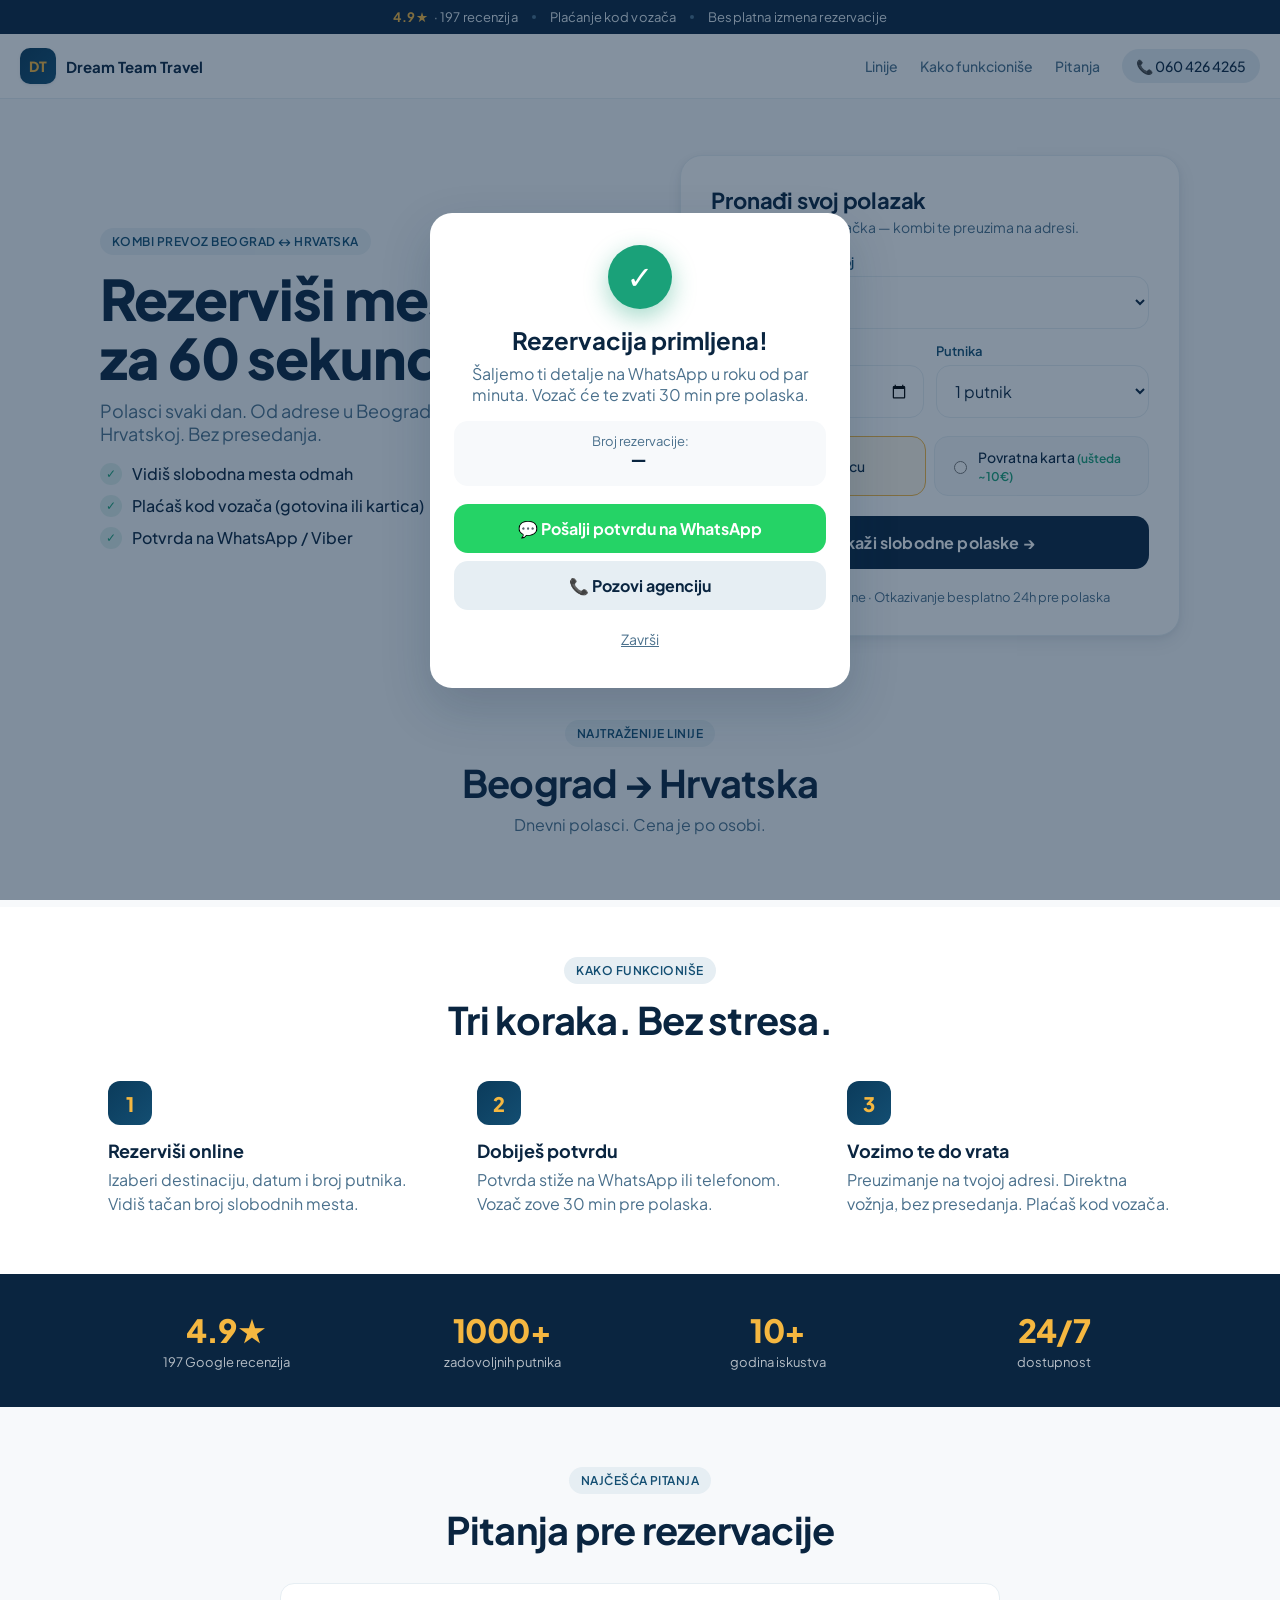
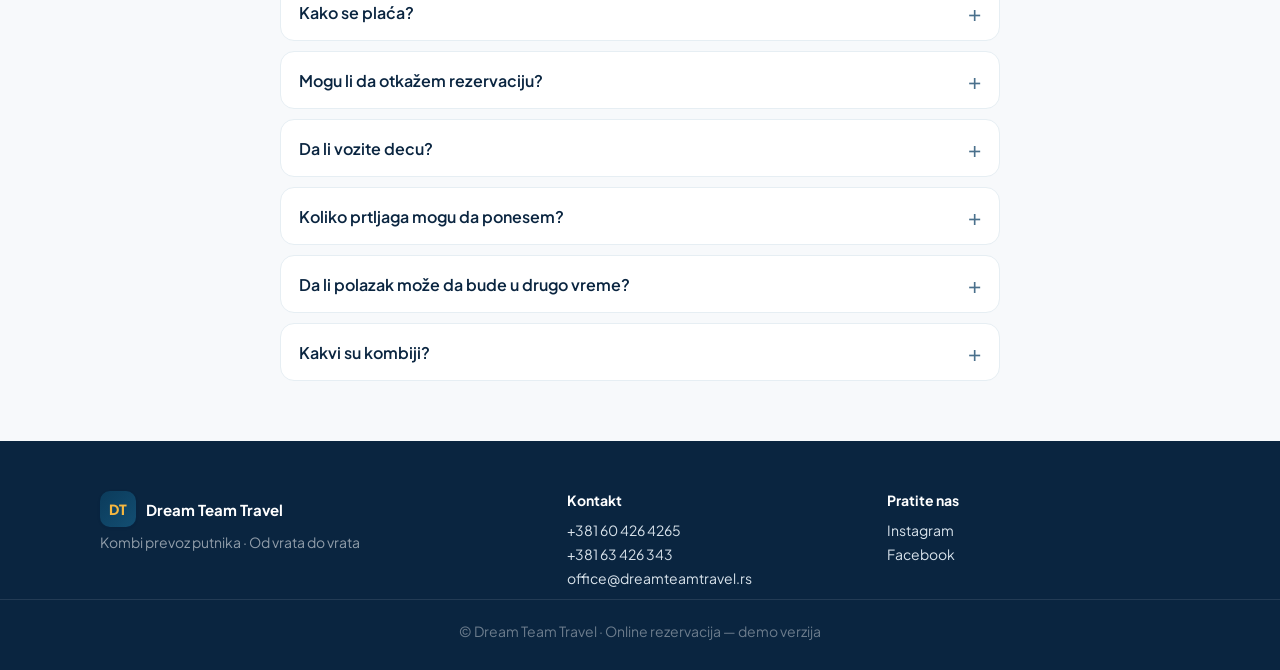
==== index.html @ 23966e34 "Initial demo — Dream Team Travel online booking" ====
<!DOCTYPE html>
<html lang="sr">
<head>
  <meta charset="UTF-8" />
  <meta name="viewport" content="width=device-width, initial-scale=1.0, viewport-fit=cover" />
  <meta name="theme-color" content="#0b3b5b" />
  <title>Dream Team Travel — Online rezervacija kombi prevoza</title>
  <meta name="description" content="Brza online rezervacija kombi prevoza iz Beograda za Hrvatsku, Sloveniju i šire. Od vrata do vrata, plaćanje kod vozača." />
  <link rel="preconnect" href="https://fonts.googleapis.com" />
  <link rel="preconnect" href="https://fonts.gstatic.com" crossorigin />
  <link href="https://fonts.googleapis.com/css2?family=Plus+Jakarta+Sans:wght@400;500;600;700;800&display=swap" rel="stylesheet" />
  <link rel="stylesheet" href="css/styles.css" />
</head>
<body>

  <!-- Trust bar -->
  <div class="trust-bar">
    <span><strong>4.9★</strong> · 197 recenzija</span>
    <span class="dot"></span>
    <span>Plaćanje kod vozača</span>
    <span class="dot hide-sm"></span>
    <span class="hide-sm">Besplatna izmena rezervacije</span>
  </div>

  <!-- Nav -->
  <header class="nav">
    <a href="#" class="brand" aria-label="Dream Team Travel početna">
      <span class="brand-mark">DT</span>
      <span class="brand-name">Dream Team Travel</span>
    </a>
    <nav class="nav-links">
      <a href="#linije">Linije</a>
      <a href="#kako">Kako funkcioniše</a>
      <a href="#faq">Pitanja</a>
      <a href="tel:+381604264265" class="nav-phone">📞 060 426 4265</a>
    </nav>
  </header>

  <!-- Hero / Booking entry -->
  <section class="hero">
    <div class="hero-text">
      <span class="eyebrow">Kombi prevoz Beograd ↔ Hrvatska</span>
      <h1>Rezerviši mesto<br/>za 60 sekundi.</h1>
      <p class="hero-sub">Polasci svaki dan. Od adrese u Beogradu do adrese u Hrvatskoj. Bez presedanja.</p>
      <ul class="hero-points">
        <li><span class="check">✓</span> Vidiš slobodna mesta odmah</li>
        <li><span class="check">✓</span> Plaćaš kod vozača (gotovina ili kartica)</li>
        <li><span class="check">✓</span> Potvrda na WhatsApp / Viber</li>
      </ul>
    </div>

    <!-- Booking card -->
    <div class="booking-card" id="booking">
      <div class="bc-header">
        <h2>Pronađi svoj polazak</h2>
        <p>Beograd je polazna tačka — kombi te preuzima na adresi.</p>
      </div>

      <form id="search-form" class="bc-form" novalidate>
        <label class="field">
          <span>Destinacija u Hrvatskoj</span>
          <select id="route" required></select>
        </label>

        <div class="grid-2">
          <label class="field">
            <span>Datum polaska</span>
            <input type="date" id="date" required />
          </label>
          <label class="field">
            <span>Putnika</span>
            <select id="pax" required>
              <option value="1">1 putnik</option>
              <option value="2">2 putnika</option>
              <option value="3">3 putnika</option>
              <option value="4">4 putnika</option>
              <option value="5">5 putnika</option>
              <option value="6">6 putnika</option>
              <option value="7">7 putnika</option>
              <option value="8">8 putnika</option>
            </select>
          </label>
        </div>

        <fieldset class="trip-type">
          <legend class="sr-only">Tip puta</legend>
          <label><input type="radio" name="tripType" value="oneWay" checked /><span>U jednom pravcu</span></label>
          <label><input type="radio" name="tripType" value="return" /><span>Povratna karta <em>(ušteda ~10€)</em></span></label>
        </fieldset>

        <button class="btn-primary btn-lg" type="submit">
          Prikaži slobodne polaske →
        </button>
        <p class="reassure">Bez plaćanja online · Otkazivanje besplatno 24h pre polaska</p>
      </form>
    </div>
  </section>

  <!-- Booking flow (skriveno, otvara se nakon submita) -->
  <section class="flow" id="flow" hidden>
    <div class="flow-inner">
      <div class="flow-header">
        <button class="back-btn" id="flow-back" aria-label="Nazad">‹</button>
        <div class="flow-progress">
          <div class="step" data-step="1">1</div>
          <div class="bar"></div>
          <div class="step" data-step="2">2</div>
          <div class="bar"></div>
          <div class="step" data-step="3">3</div>
        </div>
        <div class="flow-summary" id="flow-summary"></div>
      </div>

      <!-- KORAK 1: Izbor polaska -->
      <div class="flow-step" id="step-1">
        <h2>Slobodni polasci</h2>
        <p class="muted">Izaberi polazak. Kombi ima maksimalno 8 mesta.</p>
        <div class="departure-list" id="departure-list"></div>
      </div>

      <!-- KORAK 2: Pickup + putnici -->
      <div class="flow-step" id="step-2" hidden>
        <h2>Gde te preuzimamo?</h2>
        <p class="muted">Vozač dolazi na adresu u Beogradu. Bez dodatne naplate.</p>

        <label class="field">
          <span>Pickup adresa u Beogradu</span>
          <input type="text" id="pickup" placeholder="npr. Bulevar kralja Aleksandra 73, Vračar" />
          <small class="hint">Stan, hotel, aerodrom, restoran — gde god ti odgovara.</small>
        </label>

        <label class="field">
          <span>Adresa dolaska <span id="dropoff-city"></span></span>
          <input type="text" id="dropoff" placeholder="Hotel, apartman ili ulica" />
        </label>

        <h3 class="section-h3">Kontakt nosioca rezervacije</h3>
        <label class="field">
          <span>Ime i prezime</span>
          <input type="text" id="fullname" autocomplete="name" />
        </label>

        <div class="grid-2">
          <label class="field">
            <span>Telefon</span>
            <input type="tel" id="phone" placeholder="+381 ..." autocomplete="tel" />
          </label>
          <label class="field">
            <span>Email <em>(opciono)</em></span>
            <input type="email" id="email" autocomplete="email" />
          </label>
        </div>

        <label class="field">
          <span>Napomena za vozača <em>(opciono)</em></span>
          <textarea id="note" rows="2" placeholder="npr. Dete od 4 god — molim sedište. Veliki kofer."></textarea>
        </label>

        <label class="checkbox">
          <input type="checkbox" id="whatsapp-opt" checked />
          <span>Pošalji mi potvrdu i podsetnik na WhatsApp</span>
        </label>

        <button class="btn-primary btn-lg" id="to-step-3">Pregled rezervacije →</button>
      </div>

      <!-- KORAK 3: Pregled + potvrda -->
      <div class="flow-step" id="step-3" hidden>
        <h2>Pregled rezervacije</h2>
        <p class="muted">Pre potvrde proveri detalje. Plaćaš kod vozača.</p>

        <div class="review-card" id="review-card"></div>

        <div class="price-box">
          <div class="row"><span>Cena po osobi</span><span id="price-per"></span></div>
          <div class="row"><span>Broj putnika</span><span id="price-pax"></span></div>
          <div class="row total"><span>Ukupno</span><span id="price-total"></span></div>
          <small class="muted">Plaćanje kod vozača · EUR ili dinari po srednjem kursu</small>
        </div>

        <label class="checkbox">
          <input type="checkbox" id="terms" />
          <span>Slažem se sa <a href="#" onclick="return false">uslovima prevoza i otkazivanjem</a>.</span>
        </label>

        <button class="btn-primary btn-lg" id="confirm">Potvrdi rezervaciju</button>
        <p class="reassure">Bez online plaćanja · Slobodno otkazivanje 24h pre polaska</p>
      </div>
    </div>
  </section>

  <!-- Confirmation modal -->
  <div class="confirm-overlay" id="confirm-overlay" hidden>
    <div class="confirm-modal">
      <div class="confirm-icon">✓</div>
      <h2>Rezervacija primljena!</h2>
      <p>Šaljemo ti detalje na WhatsApp u roku od par minuta. Vozač će te zvati 30 min pre polaska.</p>
      <div class="confirm-ref">
        Broj rezervacije:<br/><strong id="confirm-code">—</strong>
      </div>
      <a class="btn-whatsapp" id="whatsapp-link" target="_blank" rel="noopener">
        💬 Pošalji potvrdu na WhatsApp
      </a>
      <a class="btn-secondary" href="tel:+381604264265">📞 Pozovi agenciju</a>
      <button class="btn-text" id="close-confirm">Završi</button>
    </div>
  </div>

  <!-- Routes section -->
  <section class="routes" id="linije">
    <div class="container">
      <span class="eyebrow center">Najtraženije linije</span>
      <h2 class="section-h2">Beograd → Hrvatska</h2>
      <p class="section-sub">Dnevni polasci. Cena je po osobi.</p>
      <div class="route-grid" id="route-grid"></div>
    </div>
  </section>

  <!-- How it works -->
  <section class="how" id="kako">
    <div class="container">
      <span class="eyebrow center">Kako funkcioniše</span>
      <h2 class="section-h2">Tri koraka. Bez stresa.</h2>
      <div class="how-grid">
        <div class="how-step">
          <div class="how-num">1</div>
          <h3>Rezerviši online</h3>
          <p>Izaberi destinaciju, datum i broj putnika. Vidiš tačan broj slobodnih mesta.</p>
        </div>
        <div class="how-step">
          <div class="how-num">2</div>
          <h3>Dobiješ potvrdu</h3>
          <p>Potvrda stiže na WhatsApp ili telefonom. Vozač zove 30 min pre polaska.</p>
        </div>
        <div class="how-step">
          <div class="how-num">3</div>
          <h3>Vozimo te do vrata</h3>
          <p>Preuzimanje na tvojoj adresi. Direktna vožnja, bez presedanja. Plaćaš kod vozača.</p>
        </div>
      </div>
    </div>
  </section>

  <!-- Social proof -->
  <section class="proof">
    <div class="container proof-grid">
      <div class="stat"><strong>4.9★</strong><span>197 Google recenzija</span></div>
      <div class="stat"><strong>1000+</strong><span>zadovoljnih putnika</span></div>
      <div class="stat"><strong>10+</strong><span>godina iskustva</span></div>
      <div class="stat"><strong>24/7</strong><span>dostupnost</span></div>
    </div>
  </section>

  <!-- FAQ -->
  <section class="faq" id="faq">
    <div class="container">
      <span class="eyebrow center">Najčešća pitanja</span>
      <h2 class="section-h2">Pitanja pre rezervacije</h2>
      <div class="faq-list">
        <details>
          <summary>Kako se plaća?</summary>
          <p>Plaćaš direktno kod vozača — gotovinski u EUR ili u dinarima po srednjem kursu NBS. Bez avansa, bez online plaćanja.</p>
        </details>
        <details>
          <summary>Mogu li da otkažem rezervaciju?</summary>
          <p>Da. Besplatno otkazivanje do 24h pre polaska. Pozovi nas ili odgovori na WhatsApp poruku sa potvrdom.</p>
        </details>
        <details>
          <summary>Da li vozite decu?</summary>
          <p>Naravno. Auto-sedište obezbeđujemo na zahtev — napomeni u rezervaciji uzrast deteta.</p>
        </details>
        <details>
          <summary>Koliko prtljaga mogu da ponesem?</summary>
          <p>Jedan kofer + ručni prtljag su standardno uključeni. Veći prtljag i sportsku opremu dogovorimo unapred.</p>
        </details>
        <details>
          <summary>Da li polazak može da bude u drugo vreme?</summary>
          <p>Standardni polazak za hrvatske linije je u 23:00 (preko noći). Za grupe od 4+ putnika dogovaramo i druge termine.</p>
        </details>
        <details>
          <summary>Kakvi su kombiji?</summary>
          <p>Novije generacije, sa klimom i WiFi-jem, do 8 putnika. Licencirani vozači sa višegodišnjim iskustvom.</p>
        </details>
      </div>
    </div>
  </section>

  <!-- Footer / Contact -->
  <footer class="foot">
    <div class="container foot-grid">
      <div>
        <div class="brand">
          <span class="brand-mark">DT</span>
          <span class="brand-name">Dream Team Travel</span>
        </div>
        <p class="foot-tag">Kombi prevoz putnika · Od vrata do vrata</p>
      </div>
      <div>
        <h4>Kontakt</h4>
        <p><a href="tel:+381604264265">+381 60 426 4265</a></p>
        <p><a href="tel:+381634263430">+381 63 426 343</a></p>
        <p><a href="mailto:office@dreamteamtravel.rs">office@dreamteamtravel.rs</a></p>
      </div>
      <div>
        <h4>Pratite nas</h4>
        <p><a href="https://www.instagram.com/dream.teamtravel/" target="_blank" rel="noopener">Instagram</a></p>
        <p><a href="https://www.facebook.com/Dream.Team.Travel.Kombi.Prevoz/" target="_blank" rel="noopener">Facebook</a></p>
      </div>
    </div>
    <p class="copyright">© Dream Team Travel · Online rezervacija — demo verzija</p>
  </footer>

  <!-- Sticky mobile CTA -->
  <a href="#booking" class="mobile-cta">Rezerviši mesto →</a>

  <script src="js/data.js"></script>
  <script src="js/app.js"></script>
</body>
</html>
---- css/styles.css ----
/* ============================================
   Dream Team Travel — Online rezervacija
   Mobile-first. Premium, ali jednostavno.
   ============================================ */

:root {
  /* Brand */
  --ink-900: #0a2540;
  --ink-800: #0b3b5b;
  --ink-700: #134e72;
  --ink-500: #4a708c;
  --ink-300: #9fb6c5;
  --ink-100: #e6eef3;
  --bg:      #f7f9fb;
  --paper:   #ffffff;

  --accent:    #f5b740; /* topli mediteranski žuti */
  --accent-d:  #d99a1f;
  --success:   #1aa179;
  --danger:    #d4524a;
  --whatsapp:  #25d366;

  /* Radii / shadows */
  --r-sm: 8px;
  --r-md: 14px;
  --r-lg: 22px;
  --shadow-sm: 0 1px 2px rgba(10,37,64,.06), 0 1px 4px rgba(10,37,64,.04);
  --shadow-md: 0 6px 18px rgba(10,37,64,.08), 0 2px 6px rgba(10,37,64,.05);
  --shadow-lg: 0 20px 50px rgba(10,37,64,.18);

  --maxw: 1120px;
  --gap:  16px;

  /* Type */
  --font: "Plus Jakarta Sans", system-ui, -apple-system, "Segoe UI", Roboto, Arial, sans-serif;
}

* { box-sizing: border-box; }
html, body {
  margin: 0; padding: 0;
  font-family: var(--font);
  background: var(--bg);
  color: var(--ink-900);
  -webkit-font-smoothing: antialiased;
  text-size-adjust: 100%;
}
body { padding-bottom: 80px; } /* prostor za mobile CTA */
@media (min-width: 820px) { body { padding-bottom: 0; } }

a { color: inherit; text-decoration: none; }
button { font-family: inherit; cursor: pointer; }
img { max-width: 100%; display: block; }

.sr-only { position: absolute; width: 1px; height: 1px; overflow: hidden; clip: rect(0 0 0 0); }
.container { max-width: var(--maxw); margin: 0 auto; padding: 0 20px; }
.hide-sm { display: none; }
@media (min-width: 720px) { .hide-sm { display: inline; } }

/* ============ Trust bar ============ */
.trust-bar {
  background: var(--ink-900);
  color: #e8eff5;
  font-size: 13px;
  display: flex; gap: 14px; align-items: center; justify-content: center;
  padding: 9px 16px;
  letter-spacing: .01em;
}
.trust-bar strong { color: var(--accent); margin-right: 4px; }
.trust-bar .dot {
  width: 4px; height: 4px; border-radius: 50%; background: #4a708c;
}

/* ============ Nav ============ */
.nav {
  display: flex; align-items: center; justify-content: space-between;
  padding: 14px 20px;
  background: var(--paper);
  border-bottom: 1px solid var(--ink-100);
  position: sticky; top: 0; z-index: 50;
  backdrop-filter: blur(8px);
  background: rgba(255,255,255,.92);
}
.brand { display: flex; align-items: center; gap: 10px; font-weight: 700; }
.brand-mark {
  width: 36px; height: 36px;
  background: linear-gradient(135deg, var(--ink-800), var(--ink-700));
  color: var(--accent);
  border-radius: 10px;
  display: grid; place-items: center;
  font-weight: 800; font-size: 14px;
  letter-spacing: .02em;
  box-shadow: var(--shadow-sm);
}
.brand-name { font-size: 15px; color: var(--ink-900); }
@media (max-width: 520px) {
  .brand-name { display: none; }
}
.nav-links { display: flex; align-items: center; gap: 22px; font-size: 14px; }
.nav-links a { color: var(--ink-500); font-weight: 500; }
.nav-links a:hover { color: var(--ink-900); }
.nav-phone {
  background: var(--ink-100); color: var(--ink-900) !important;
  padding: 8px 14px; border-radius: 999px; font-weight: 600;
}
@media (max-width: 720px) {
  .nav-links a:not(.nav-phone) { display: none; }
}

/* ============ Hero ============ */
.hero {
  display: grid; grid-template-columns: 1fr; gap: 24px;
  padding: 28px 20px 8px;
  max-width: var(--maxw); margin: 0 auto;
}
@media (min-width: 900px) {
  .hero {
    grid-template-columns: 1.05fr 1fr;
    gap: 56px;
    padding: 56px 20px 24px;
    align-items: center;
  }
}

.hero-text { padding-top: 4px; }
.eyebrow {
  display: inline-block;
  background: var(--ink-100); color: var(--ink-700);
  padding: 6px 12px; border-radius: 999px;
  font-size: 12px; font-weight: 600; letter-spacing: .04em;
  text-transform: uppercase;
}
.eyebrow.center { display: inline-block; }
.hero h1 {
  font-size: clamp(34px, 6.5vw, 56px);
  line-height: 1.05; letter-spacing: -.02em;
  margin: 14px 0 12px; font-weight: 800;
}
.hero-sub {
  color: var(--ink-500); font-size: clamp(16px, 1.6vw, 18px); margin: 0 0 18px;
  max-width: 480px;
}
.hero-points { list-style: none; padding: 0; margin: 0 0 18px; display: grid; gap: 10px; }
.hero-points li {
  display: flex; gap: 10px; align-items: center;
  color: var(--ink-900); font-weight: 500;
}
.check {
  width: 22px; height: 22px; flex-shrink: 0;
  background: rgba(26,161,121,.12); color: var(--success);
  border-radius: 50%; display: grid; place-items: center;
  font-weight: 800; font-size: 12px;
}

/* ============ Booking card ============ */
.booking-card {
  background: var(--paper);
  border-radius: var(--r-lg);
  box-shadow: var(--shadow-md);
  padding: 22px;
  border: 1px solid var(--ink-100);
}
@media (min-width: 900px) {
  .booking-card { padding: 30px; }
}
.bc-header h2 {
  font-size: 22px; margin: 0 0 4px; font-weight: 700;
  letter-spacing: -.01em;
}
.bc-header p { color: var(--ink-500); margin: 0 0 18px; font-size: 14px; }

.bc-form { display: grid; gap: 14px; }
.grid-2 { display: grid; grid-template-columns: 1fr 1fr; gap: 12px; }

.field { display: flex; flex-direction: column; gap: 6px; }
.field > span {
  font-size: 13px; font-weight: 600; color: var(--ink-700);
}
.field > span em { color: var(--ink-300); font-style: normal; font-weight: 400; }
.field input, .field select, .field textarea {
  padding: 14px 14px;
  border-radius: var(--r-md);
  border: 1.5px solid var(--ink-100);
  background: var(--paper);
  font-size: 16px; /* >=16 da iOS ne zumira */
  color: var(--ink-900);
  font-family: inherit;
  transition: border .15s, box-shadow .15s;
}
.field input:focus, .field select:focus, .field textarea:focus {
  outline: none;
  border-color: var(--ink-700);
  box-shadow: 0 0 0 3px rgba(19,78,114,.12);
}
.hint { color: var(--ink-300); font-size: 12px; margin-top: 4px; }

.trip-type {
  border: 0; padding: 0; margin: 4px 0 6px;
  display: flex; gap: 8px;
}
.trip-type label {
  flex: 1;
  display: flex; align-items: center; gap: 8px;
  padding: 11px 14px;
  background: var(--bg);
  border: 1.5px solid var(--ink-100);
  border-radius: var(--r-md);
  font-size: 14px; font-weight: 500;
  cursor: pointer;
  transition: all .15s;
}
.trip-type label:has(input:checked) {
  background: rgba(245,183,64,.12);
  border-color: var(--accent);
  color: var(--ink-900);
}
.trip-type input { accent-color: var(--ink-700); }
.trip-type em { color: var(--success); font-style: normal; font-weight: 600; font-size: 12px; }

.btn-primary {
  background: var(--ink-900);
  color: #fff;
  border: 0;
  padding: 14px 22px;
  border-radius: var(--r-md);
  font-size: 15px; font-weight: 700;
  letter-spacing: .01em;
  transition: transform .1s, background .15s;
}
.btn-primary:hover { background: var(--ink-800); }
.btn-primary:active { transform: scale(.985); }
.btn-lg { padding: 16px 22px; font-size: 16px; width: 100%; }

.reassure {
  text-align: center; color: var(--ink-500); font-size: 13px;
  margin: 6px 0 0;
}

/* ============ Flow ============ */
.flow {
  background: var(--bg);
  padding: 40px 20px 60px;
}
.flow-inner {
  max-width: 640px; margin: 0 auto;
  background: var(--paper);
  border-radius: var(--r-lg);
  padding: 22px;
  box-shadow: var(--shadow-md);
  border: 1px solid var(--ink-100);
}
@media (min-width: 720px) { .flow-inner { padding: 32px; } }

.flow-header {
  display: grid;
  grid-template-columns: 32px 1fr auto;
  align-items: center;
  gap: 12px;
  margin-bottom: 22px;
}
.back-btn {
  width: 36px; height: 36px;
  background: var(--ink-100); border: 0; border-radius: 50%;
  font-size: 22px; line-height: 1; color: var(--ink-700);
  display: grid; place-items: center;
}
.back-btn:hover { background: var(--ink-300); color: #fff; }
.flow-progress {
  display: flex; align-items: center; gap: 8px;
}
.flow-progress .step {
  width: 26px; height: 26px; border-radius: 50%;
  background: var(--ink-100); color: var(--ink-500);
  display: grid; place-items: center; font-size: 12px; font-weight: 700;
  transition: all .2s;
}
.flow-progress .step.active {
  background: var(--ink-900); color: #fff;
}
.flow-progress .step.done {
  background: var(--success); color: #fff;
}
.flow-progress .bar {
  flex: 1; height: 2px; background: var(--ink-100);
  min-width: 16px;
}
.flow-summary {
  font-size: 12px; color: var(--ink-500); text-align: right; line-height: 1.3;
}
.flow-summary strong { display: block; color: var(--ink-900); font-size: 13px; }

.flow-step h2 {
  font-size: 22px; margin: 0 0 6px; letter-spacing: -.01em;
}
.muted { color: var(--ink-500); font-size: 14px; margin: 0 0 18px; }
.section-h3 {
  font-size: 13px; text-transform: uppercase; letter-spacing: .06em;
  color: var(--ink-500); margin: 18px 0 4px; font-weight: 700;
}

/* Departure list */
.departure-list { display: grid; gap: 12px; margin-top: 6px; }
.departure {
  display: grid;
  grid-template-columns: auto 1fr auto;
  gap: 14px; align-items: center;
  padding: 16px;
  border: 1.5px solid var(--ink-100);
  border-radius: var(--r-md);
  background: var(--paper);
  text-align: left;
  transition: all .15s;
  cursor: pointer;
  width: 100%;
  font-family: inherit;
}
.departure:hover:not(:disabled) {
  border-color: var(--ink-700);
  box-shadow: var(--shadow-sm);
  transform: translateY(-1px);
}
.departure:disabled { opacity: .5; cursor: not-allowed; }
.dep-time {
  font-size: 22px; font-weight: 800; letter-spacing: -.02em;
  color: var(--ink-900);
}
.dep-time small { display: block; font-size: 11px; font-weight: 600; color: var(--ink-500); }
.dep-mid h3 { margin: 0 0 4px; font-size: 15px; font-weight: 700; }
.dep-mid p { margin: 0; color: var(--ink-500); font-size: 13px; }
.dep-right { text-align: right; }
.seats-pill {
  display: inline-block; padding: 4px 10px; border-radius: 999px;
  font-size: 12px; font-weight: 700;
}
.seats-pill.ok { background: rgba(26,161,121,.15); color: var(--success); }
.seats-pill.low { background: rgba(245,183,64,.18); color: var(--accent-d); }
.seats-pill.none { background: rgba(212,82,74,.12); color: var(--danger); }
.dep-price { font-size: 18px; font-weight: 800; margin-top: 6px; color: var(--ink-900); }
.dep-price small { font-size: 11px; color: var(--ink-500); font-weight: 500; display: block; }

.checkbox {
  display: flex; gap: 10px; align-items: flex-start;
  font-size: 14px; color: var(--ink-700);
  padding: 10px 0; cursor: pointer;
}
.checkbox input { margin-top: 2px; transform: scale(1.15); accent-color: var(--ink-900); }
.checkbox a { color: var(--ink-800); text-decoration: underline; }

/* Step 3 — review */
.review-card {
  background: var(--bg);
  border-radius: var(--r-md);
  padding: 16px;
  display: grid; gap: 10px;
  border: 1px solid var(--ink-100);
}
.review-card .r-row {
  display: grid; grid-template-columns: 110px 1fr; gap: 12px;
  font-size: 14px;
}
.review-card .r-row span:first-child { color: var(--ink-500); }
.review-card .r-row strong { color: var(--ink-900); font-weight: 600; }
.price-box {
  background: var(--ink-900); color: #fff;
  border-radius: var(--r-md);
  padding: 18px;
  margin: 18px 0;
}
.price-box .row {
  display: flex; justify-content: space-between; align-items: center;
  padding: 4px 0;
  color: rgba(255,255,255,.7); font-size: 14px;
}
.price-box .row.total {
  color: #fff; font-size: 22px; font-weight: 800;
  border-top: 1px solid rgba(255,255,255,.15);
  padding-top: 12px; margin-top: 4px;
}
.price-box .row.total span:last-child { color: var(--accent); }
.price-box small { color: rgba(255,255,255,.55); }

/* ============ Confirmation modal ============ */
.confirm-overlay {
  position: fixed; inset: 0;
  background: rgba(10,37,64,.5);
  display: grid; place-items: center;
  z-index: 100;
  padding: 16px;
  animation: fadeIn .2s;
}
@keyframes fadeIn { from { opacity: 0; } to { opacity: 1; } }
.confirm-modal {
  background: var(--paper);
  border-radius: var(--r-lg);
  padding: 32px 24px;
  max-width: 420px; width: 100%;
  text-align: center;
  box-shadow: var(--shadow-lg);
  animation: pop .25s cubic-bezier(.2,.9,.3,1.1);
}
@keyframes pop { from { transform: scale(.92); opacity: 0; } to { transform: scale(1); opacity: 1; } }
.confirm-icon {
  width: 64px; height: 64px;
  background: var(--success); color: #fff;
  border-radius: 50%;
  display: grid; place-items: center;
  font-size: 32px; font-weight: 800;
  margin: 0 auto 16px;
  box-shadow: 0 8px 24px rgba(26,161,121,.4);
}
.confirm-modal h2 { margin: 0 0 8px; font-size: 24px; }
.confirm-modal > p { color: var(--ink-500); margin: 0 0 16px; }
.confirm-ref {
  background: var(--bg); border-radius: var(--r-md);
  padding: 12px; font-size: 13px; color: var(--ink-500);
  margin: 12px 0 18px;
}
.confirm-ref strong {
  font-size: 22px; color: var(--ink-900); letter-spacing: .12em;
  font-family: ui-monospace, "SF Mono", Menlo, monospace;
}
.btn-whatsapp {
  display: block; width: 100%;
  background: var(--whatsapp); color: #fff;
  padding: 14px; border-radius: var(--r-md);
  font-weight: 700; margin-bottom: 8px;
  text-decoration: none;
}
.btn-secondary {
  display: block; width: 100%;
  background: var(--ink-100); color: var(--ink-900);
  padding: 14px; border-radius: var(--r-md);
  font-weight: 700;
}
.btn-text {
  background: none; border: 0; color: var(--ink-500);
  margin-top: 12px; font-size: 14px; padding: 8px;
  text-decoration: underline;
}

/* ============ Routes section ============ */
.routes { padding: 60px 0 40px; }
.section-h2 {
  font-size: clamp(28px, 4vw, 38px);
  margin: 12px 0 8px;
  letter-spacing: -.02em;
  text-align: center;
}
.section-sub { color: var(--ink-500); text-align: center; margin: 0 0 32px; }
.eyebrow.center { display: block; text-align: center; width: fit-content; margin: 0 auto; }

.route-grid {
  display: grid;
  grid-template-columns: 1fr;
  gap: 12px;
}
@media (min-width: 600px) { .route-grid { grid-template-columns: repeat(2, 1fr); } }
@media (min-width: 900px) { .route-grid { grid-template-columns: repeat(3, 1fr); gap: 16px; } }

.route-card {
  background: var(--paper);
  border: 1.5px solid var(--ink-100);
  border-radius: var(--r-md);
  padding: 18px 18px 16px;
  display: flex; flex-direction: column; gap: 4px;
  transition: all .15s;
  cursor: pointer;
  text-align: left;
  font-family: inherit;
}
.route-card:hover {
  border-color: var(--ink-700);
  transform: translateY(-2px);
  box-shadow: var(--shadow-md);
}
.route-card .route-flag { font-size: 22px; margin-bottom: 4px; }
.route-card h3 {
  margin: 0; font-size: 18px; font-weight: 700;
  display: flex; justify-content: space-between; align-items: baseline;
}
.route-card h3 .from-arrow { color: var(--ink-300); font-weight: 500; font-size: 14px; }
.route-card .region { color: var(--ink-500); font-size: 13px; margin: 2px 0 12px; }
.route-card .price-row {
  display: flex; justify-content: space-between; align-items: center;
  margin-top: auto;
  padding-top: 10px;
  border-top: 1px dashed var(--ink-100);
}
.route-card .price { font-size: 22px; font-weight: 800; color: var(--ink-900); }
.route-card .price small { font-size: 12px; font-weight: 500; color: var(--ink-500); }
.route-card .arrow {
  width: 32px; height: 32px; border-radius: 50%;
  background: var(--ink-100); color: var(--ink-700);
  display: grid; place-items: center;
  transition: all .15s;
  font-weight: 700;
}
.route-card:hover .arrow { background: var(--accent); color: var(--ink-900); }

/* ============ How it works ============ */
.how { padding: 50px 0; background: var(--paper); }
.how-grid {
  display: grid; gap: 22px;
  grid-template-columns: 1fr;
  margin-top: 30px;
}
@media (min-width: 720px) { .how-grid { grid-template-columns: repeat(3, 1fr); gap: 28px; } }
.how-step { padding: 8px; }
.how-num {
  width: 44px; height: 44px;
  background: linear-gradient(135deg, var(--ink-800), var(--ink-700));
  color: var(--accent);
  border-radius: 12px;
  display: grid; place-items: center;
  font-size: 20px; font-weight: 800;
  margin-bottom: 14px;
}
.how-step h3 { margin: 0 0 6px; font-size: 18px; }
.how-step p { color: var(--ink-500); margin: 0; line-height: 1.5; }

/* ============ Social proof ============ */
.proof { padding: 36px 0; background: var(--ink-900); color: #fff; }
.proof-grid {
  display: grid; gap: 24px;
  grid-template-columns: repeat(2, 1fr);
}
@media (min-width: 720px) { .proof-grid { grid-template-columns: repeat(4, 1fr); } }
.stat { text-align: center; }
.stat strong {
  display: block; font-size: 32px; font-weight: 800;
  color: var(--accent); letter-spacing: -.02em;
}
.stat span { font-size: 13px; color: rgba(255,255,255,.7); }

/* ============ FAQ ============ */
.faq { padding: 60px 0; }
.faq-list { max-width: 720px; margin: 30px auto 0; display: grid; gap: 10px; }
.faq details {
  background: var(--paper);
  border: 1.5px solid var(--ink-100);
  border-radius: var(--r-md);
  padding: 14px 18px;
  transition: border .15s;
}
.faq details[open] { border-color: var(--ink-700); }
.faq summary {
  font-weight: 600; cursor: pointer; list-style: none;
  display: flex; justify-content: space-between; align-items: center;
}
.faq summary::-webkit-details-marker { display: none; }
.faq summary::after {
  content: "+";
  font-size: 22px; color: var(--ink-500); font-weight: 400;
  transition: transform .2s;
}
.faq details[open] summary::after { content: "−"; }
.faq details p { margin: 10px 0 0; color: var(--ink-500); line-height: 1.55; }

/* ============ Footer ============ */
.foot { background: var(--ink-900); color: #d9e3eb; padding: 50px 0 24px; }
.foot-grid {
  display: grid; gap: 28px;
  grid-template-columns: 1fr;
}
@media (min-width: 720px) { .foot-grid { grid-template-columns: 1.5fr 1fr 1fr; } }
.foot h4 { color: #fff; font-size: 14px; margin: 0 0 12px; }
.foot p { margin: 6px 0; font-size: 14px; }
.foot a { color: #d9e3eb; }
.foot a:hover { color: var(--accent); }
.foot .brand-name { color: #fff; }
.foot-tag { color: rgba(255,255,255,.55); font-size: 14px; margin-top: 12px; }
.copyright {
  text-align: center;
  border-top: 1px solid rgba(255,255,255,.1);
  margin-top: 30px; padding-top: 22px;
  color: rgba(255,255,255,.4); font-size: 13px;
}

/* ============ Mobile sticky CTA ============ */
.mobile-cta {
  position: fixed; left: 12px; right: 12px; bottom: 12px;
  background: var(--ink-900); color: #fff;
  padding: 16px;
  border-radius: var(--r-md);
  text-align: center; font-weight: 700;
  box-shadow: 0 10px 30px rgba(10,37,64,.3);
  z-index: 40;
  font-size: 15px;
}
@media (min-width: 820px) { .mobile-cta { display: none; } }
.mobile-cta:active { transform: scale(.98); }

/* small refinements */
::placeholder { color: var(--ink-300); }
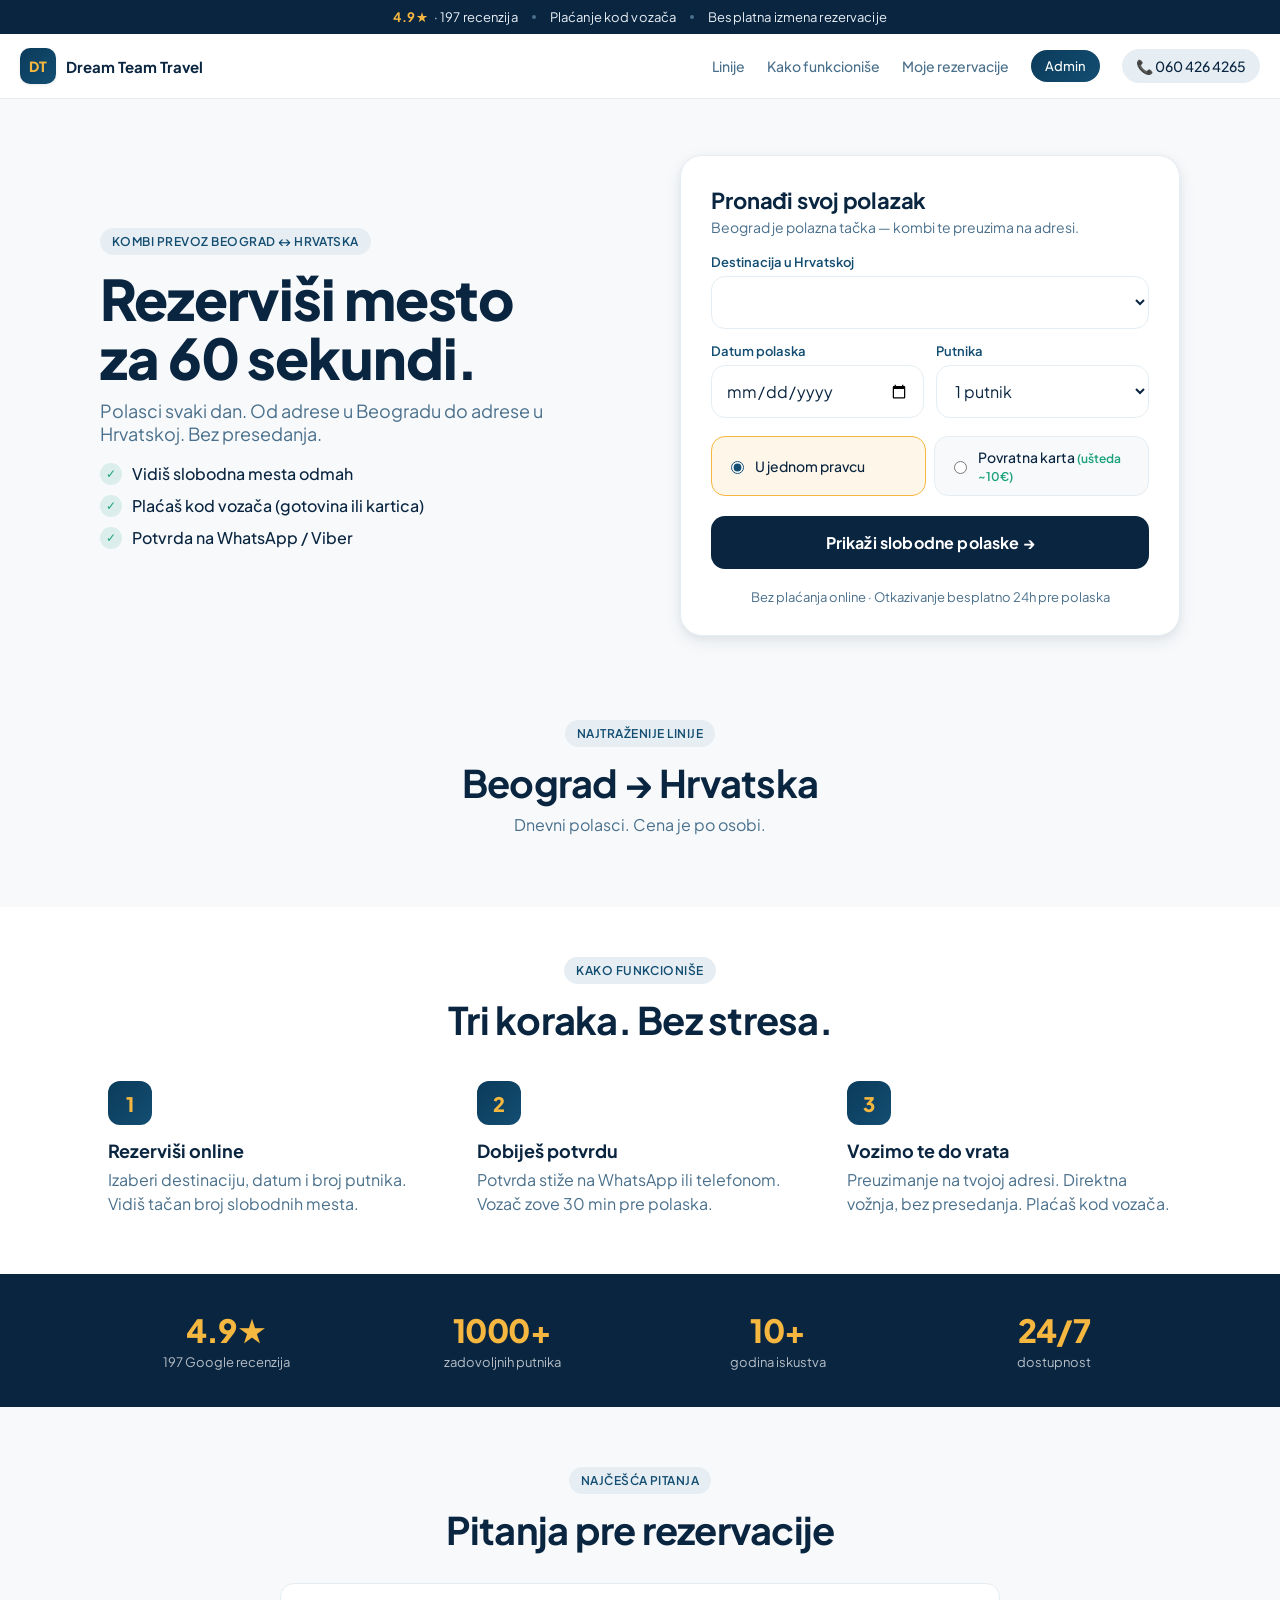
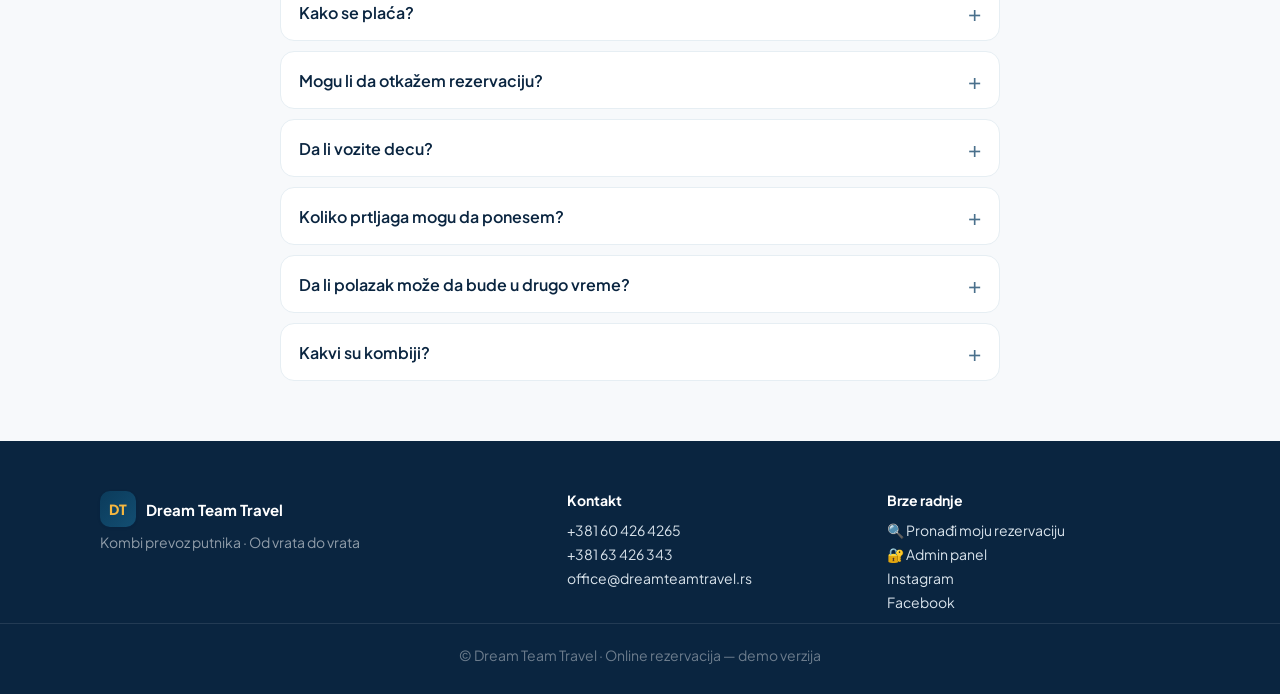
==== commit a4e40eef: "Make demo functional: persistent store + admin panel + lookup + calendar - Add js/store.js: localSto" ====
--- a/index.html
+++ b/index.html
@@ -31,7 +31,8 @@
     <nav class="nav-links">
       <a href="#linije">Linije</a>
       <a href="#kako">Kako funkcioniše</a>
-      <a href="#faq">Pitanja</a>
+      <a href="#" id="open-lookup">Moje rezervacije</a>
+      <a href="admin.html" class="nav-admin" target="_blank" rel="noopener">Admin</a>
       <a href="tel:+381604264265" class="nav-phone">📞 060 426 4265</a>
     </nav>
   </header>
@@ -113,8 +114,12 @@
 
       <!-- KORAK 1: Izbor polaska -->
       <div class="flow-step" id="step-1">
-        <h2>Slobodni polasci</h2>
-        <p class="muted">Izaberi polazak. Kombi ima maksimalno 8 mesta.</p>
+        <h2>Izaberi datum i polazak</h2>
+        <p class="muted">Klikni na dan u kalendaru — vidi tačan broj slobodnih mesta. Kombi ima 8 mesta.</p>
+
+        <div class="week-calendar" id="week-calendar"></div>
+
+        <div class="day-label">Polasci za <strong id="step-1-date"></strong></div>
         <div class="departure-list" id="departure-list"></div>
       </div>
 
@@ -302,7 +307,9 @@
         <p><a href="mailto:office@dreamteamtravel.rs">office@dreamteamtravel.rs</a></p>
       </div>
       <div>
-        <h4>Pratite nas</h4>
+        <h4>Brze radnje</h4>
+        <p><a href="#" id="open-lookup-foot">🔍 Pronađi moju rezervaciju</a></p>
+        <p><a href="admin.html" target="_blank" rel="noopener">🔐 Admin panel</a></p>
         <p><a href="https://www.instagram.com/dream.teamtravel/" target="_blank" rel="noopener">Instagram</a></p>
         <p><a href="https://www.facebook.com/Dream.Team.Travel.Kombi.Prevoz/" target="_blank" rel="noopener">Facebook</a></p>
       </div>
@@ -310,10 +317,28 @@
     <p class="copyright">© Dream Team Travel · Online rezervacija — demo verzija</p>
   </footer>
 
+  <!-- "Moje rezervacije" lookup modal -->
+  <div class="confirm-overlay" id="lookup-overlay" hidden>
+    <div class="confirm-modal lookup-modal">
+      <h2>Moje rezervacije</h2>
+      <p class="muted">Unesi telefonski broj sa kojim si rezervisao.</p>
+      <form id="lookup-form">
+        <label class="field">
+          <span>Telefon</span>
+          <input type="tel" id="lookup-phone" placeholder="+381 ..." />
+        </label>
+        <button class="btn-primary btn-lg" type="submit">Pronađi</button>
+      </form>
+      <div class="lookup-results" id="lookup-results"></div>
+      <button class="btn-text" id="close-lookup">Zatvori</button>
+    </div>
+  </div>
+
   <!-- Sticky mobile CTA -->
   <a href="#booking" class="mobile-cta">Rezerviši mesto →</a>
 
   <script src="js/data.js"></script>
+  <script src="js/store.js"></script>
   <script src="js/app.js"></script>
 </body>
 </html>
--- a/css/styles.css
+++ b/css/styles.css
@@ -36,6 +36,7 @@
 }
 
 * { box-sizing: border-box; }
+[hidden] { display: none !important; }
 html, body {
   margin: 0; padding: 0;
   font-family: var(--font);
@@ -103,7 +104,11 @@
   padding: 8px 14px; border-radius: 999px; font-weight: 600;
 }
 @media (max-width: 720px) {
-  .nav-links a:not(.nav-phone) { display: none; }
+  .nav-links a:not(.nav-phone):not(#open-lookup) { display: none; }
+  .nav-links #open-lookup { font-size: 13px; color: var(--ink-700); }
+}
+@media (max-width: 480px) {
+  .nav-links #open-lookup { display: none; }
 }
 
 /* ============ Hero ============ */
@@ -591,3 +596,388 @@
 
 /* small refinements */
 ::placeholder { color: var(--ink-300); }
+
+/* ============================================
+   WEEK CALENDAR (Step 1)
+   ============================================ */
+.week-calendar {
+  display: grid;
+  grid-template-columns: repeat(7, 1fr);
+  gap: 6px;
+  margin: 4px 0 16px;
+}
+.cal-day {
+  display: flex; flex-direction: column; align-items: center;
+  gap: 2px;
+  padding: 10px 4px;
+  background: var(--bg);
+  border: 1.5px solid transparent;
+  border-radius: var(--r-md);
+  font-family: inherit;
+  cursor: pointer;
+  transition: all .15s;
+}
+.cal-day:hover:not(:disabled) { border-color: var(--ink-300); }
+.cal-day.active {
+  background: var(--ink-900); color: #fff;
+  border-color: var(--ink-900);
+}
+.cal-day.active .cal-seats { color: var(--accent); }
+.cal-day.full { opacity: .55; }
+.cal-day.full .cal-seats { color: var(--danger); font-weight: 600; }
+.cal-day:disabled { cursor: not-allowed; }
+.cal-dow {
+  font-size: 11px; text-transform: uppercase; letter-spacing: .04em;
+  color: var(--ink-500); font-weight: 600;
+}
+.cal-day.active .cal-dow { color: rgba(255,255,255,.7); }
+.cal-day-num {
+  font-size: 22px; font-weight: 800; line-height: 1; margin: 2px 0;
+}
+.cal-seats {
+  font-size: 10px; color: var(--ink-500); font-weight: 600;
+}
+.day-label {
+  font-size: 14px; color: var(--ink-500); margin: 8px 0 4px;
+}
+.day-label strong { color: var(--ink-900); text-transform: capitalize; }
+.empty-banner {
+  padding: 14px; border-radius: 14px;
+  background: rgba(212,82,74,.08); color: #7a2620;
+  font-size: 14px; margin-top: 6px;
+}
+
+/* ============================================
+   LOOKUP modal
+   ============================================ */
+.lookup-modal {
+  max-width: 460px;
+  text-align: left;
+}
+.lookup-modal h2 { text-align: center; }
+.lookup-modal .muted { text-align: center; }
+.lookup-results { margin-top: 16px; max-height: 50vh; overflow-y: auto; }
+.lookup-item {
+  background: var(--bg); border-radius: var(--r-md);
+  padding: 14px; margin-bottom: 10px;
+  border: 1px solid var(--ink-100);
+}
+.lookup-item.cancelled { opacity: .55; }
+.li-head { display: flex; justify-content: space-between; align-items: center; gap: 10px; }
+.li-meta { color: var(--ink-500); font-size: 13px; margin-top: 4px; }
+.li-ref { font-size: 12px; color: var(--ink-500); margin-top: 4px; font-family: ui-monospace, monospace; }
+.li-ref strong { color: var(--ink-900); }
+.btn-cancel {
+  margin-top: 10px;
+  background: none; border: 1.5px solid var(--danger);
+  color: var(--danger);
+  padding: 8px 14px; border-radius: 10px;
+  font-size: 13px; font-weight: 600;
+}
+.btn-cancel:hover { background: rgba(212,82,74,.08); }
+
+.status-pill {
+  display: inline-block; padding: 3px 10px; border-radius: 999px;
+  font-size: 11px; font-weight: 700;
+}
+.status-pill.ok { background: rgba(26,161,121,.15); color: var(--success); }
+.status-pill.cancel { background: rgba(212,82,74,.12); color: var(--danger); }
+.status-pill.done { background: var(--ink-100); color: var(--ink-500); }
+
+.nav-admin {
+  background: linear-gradient(135deg, var(--ink-800), var(--ink-700));
+  color: #fff !important;
+  padding: 8px 14px; border-radius: 999px; font-weight: 600;
+  font-size: 13px;
+}
+.nav-admin:hover { color: var(--accent) !important; }
+
+/* ============================================
+   ADMIN PANEL
+   ============================================ */
+.admin-body { background: var(--bg); padding-bottom: 0; }
+
+/* gate */
+.admin-gate {
+  min-height: 100vh;
+  display: grid; place-items: center;
+  background: linear-gradient(135deg, var(--ink-900), var(--ink-700));
+  padding: 20px;
+}
+.gate-card {
+  background: var(--paper);
+  border-radius: var(--r-lg);
+  padding: 36px 28px;
+  width: 100%; max-width: 380px;
+  box-shadow: var(--shadow-lg);
+}
+.gate-card .brand.center {
+  justify-content: center; margin-bottom: 24px;
+}
+.gate-card h2 { margin: 0 0 4px; font-size: 22px; text-align: center; }
+.gate-card .muted { text-align: center; margin-bottom: 18px; }
+.gate-card code {
+  background: var(--ink-100); padding: 2px 8px; border-radius: 6px;
+  font-size: 13px; color: var(--ink-900); font-weight: 600;
+}
+.gate-card form { display: grid; gap: 14px; }
+.gate-card .reassure a { color: var(--ink-700); text-decoration: underline; }
+
+/* admin app */
+.admin-app { min-height: 100vh; }
+.admin-nav {
+  display: flex; justify-content: space-between; align-items: center;
+  padding: 14px 24px;
+  background: var(--ink-900); color: #fff;
+  position: sticky; top: 0; z-index: 30;
+}
+.admin-nav .brand-name { color: #fff; }
+.admin-nav .brand-name em { color: var(--accent); font-style: normal; font-weight: 500; }
+.admin-actions { display: flex; gap: 8px; }
+.btn-ghost {
+  background: rgba(255,255,255,.08); color: #fff;
+  border: 1px solid rgba(255,255,255,.15);
+  padding: 8px 14px; border-radius: 8px;
+  font-size: 13px; font-weight: 600;
+}
+.btn-ghost:hover { background: rgba(255,255,255,.15); }
+@media (max-width: 600px) {
+  .admin-actions .btn-ghost { padding: 8px 10px; font-size: 12px; }
+  #reseed-btn { display: none; }
+}
+
+/* KPI row */
+.kpi-row {
+  display: grid; gap: 12px;
+  grid-template-columns: repeat(2, 1fr);
+  padding: 20px 24px;
+  max-width: 1400px; margin: 0 auto;
+}
+@media (min-width: 720px) { .kpi-row { grid-template-columns: repeat(4, 1fr); } }
+.kpi {
+  background: var(--paper);
+  padding: 16px 18px;
+  border-radius: var(--r-md);
+  border: 1px solid var(--ink-100);
+  box-shadow: var(--shadow-sm);
+}
+.kpi span {
+  display: block; font-size: 12px; color: var(--ink-500);
+  text-transform: uppercase; letter-spacing: .04em; font-weight: 600;
+  margin-bottom: 6px;
+}
+.kpi strong {
+  display: block; font-size: 28px; font-weight: 800;
+  color: var(--ink-900); letter-spacing: -.02em;
+}
+
+/* tabs */
+.admin-tabs {
+  display: flex; gap: 4px;
+  padding: 0 24px;
+  max-width: 1400px; margin: 0 auto;
+  border-bottom: 1px solid var(--ink-100);
+  overflow-x: auto;
+}
+.admin-tabs button {
+  background: none; border: 0;
+  padding: 14px 18px;
+  font-size: 14px; font-weight: 600;
+  color: var(--ink-500);
+  border-bottom: 3px solid transparent;
+  margin-bottom: -1px;
+  white-space: nowrap;
+  cursor: pointer;
+}
+.admin-tabs button:hover { color: var(--ink-900); }
+.admin-tabs button.active {
+  color: var(--ink-900); border-bottom-color: var(--accent);
+}
+
+.admin-section {
+  padding: 24px;
+  max-width: 1400px; margin: 0 auto;
+}
+.section-h {
+  display: flex; justify-content: space-between; align-items: center;
+  gap: 16px; flex-wrap: wrap;
+  margin-bottom: 16px;
+}
+.section-h h2 { margin: 0; font-size: 22px; }
+.muted-sm { color: var(--ink-500); font-size: 13px; }
+#all-search {
+  padding: 10px 14px; border: 1.5px solid var(--ink-100);
+  border-radius: 10px; font-size: 14px;
+  font-family: inherit; min-width: 240px;
+}
+.empty {
+  background: var(--paper); padding: 32px;
+  border-radius: var(--r-md); text-align: center;
+  color: var(--ink-500); border: 1px dashed var(--ink-100);
+}
+
+/* Departure rows table */
+.dep-table { display: grid; gap: 18px; }
+.date-group {
+  background: var(--paper);
+  border-radius: var(--r-md);
+  border: 1px solid var(--ink-100);
+  overflow: hidden;
+}
+.date-head {
+  padding: 12px 18px;
+  background: var(--ink-100);
+  font-size: 13px; font-weight: 700;
+  text-transform: capitalize;
+  color: var(--ink-700);
+  letter-spacing: .02em;
+}
+.dep-row {
+  display: grid;
+  grid-template-columns: 60px 1fr 220px 80px 60px;
+  gap: 12px; align-items: center;
+  padding: 14px 18px;
+  border-top: 1px solid var(--ink-100);
+  cursor: pointer;
+  transition: background .12s;
+}
+.dep-row:first-of-type { border-top: 0; }
+.dep-row:hover { background: var(--bg); }
+.dep-row.closed { opacity: .65; }
+.dr-time { font-weight: 800; font-size: 16px; color: var(--ink-900); }
+.dr-route strong { display: block; font-size: 14px; }
+.dr-route small { color: var(--ink-500); font-size: 12px; }
+.dr-fill .fill-bar {
+  height: 8px; background: var(--ink-100); border-radius: 4px;
+  overflow: hidden;
+}
+.dr-fill .fill-fg { height: 100%; transition: width .3s; }
+.dr-fill .fill-fg.low  { background: var(--success); }
+.dr-fill .fill-fg.mid  { background: var(--accent); }
+.dr-fill .fill-fg.high { background: var(--accent-d); }
+.dr-fill .fill-fg.full { background: var(--danger); }
+.dr-fill .fill-text { font-size: 11px; color: var(--ink-500); margin-top: 4px; }
+.dr-revenue { font-weight: 700; color: var(--ink-900); text-align: right; }
+.dr-status { display: flex; justify-content: flex-end; align-items: center; gap: 8px; }
+.dr-status .chev { font-size: 22px; color: var(--ink-300); }
+@media (max-width: 800px) {
+  .dep-row { grid-template-columns: 50px 1fr auto; row-gap: 6px; }
+  .dr-fill { grid-column: 1 / -1; }
+  .dr-revenue { font-size: 14px; }
+  .dr-status { grid-column: 3; }
+}
+
+/* All bookings table */
+.bookings-table { background: var(--paper); border-radius: var(--r-md); border: 1px solid var(--ink-100); overflow: hidden; }
+.b-row {
+  display: grid;
+  grid-template-columns: 110px 1.4fr 1.2fr 1fr 60px 80px 110px;
+  gap: 12px; align-items: center;
+  padding: 12px 16px;
+  font-size: 14px;
+  border-top: 1px solid var(--ink-100);
+}
+.b-row:first-of-type { border-top: 0; }
+.b-row.b-head {
+  background: var(--ink-100); color: var(--ink-500);
+  font-size: 11px; text-transform: uppercase;
+  letter-spacing: .04em; font-weight: 700;
+}
+.b-row small { display: block; color: var(--ink-500); font-size: 12px; }
+.b-ref { font-family: ui-monospace, monospace; font-size: 13px; }
+.b-row.cancelled { opacity: .55; }
+@media (max-width: 900px) {
+  .b-row { grid-template-columns: 1fr 1fr; }
+  .b-row.b-head { display: none; }
+  .b-row > div::before {
+    content: attr(data-label);
+    display: block; font-size: 10px; color: var(--ink-500);
+    text-transform: uppercase; letter-spacing: .04em;
+  }
+}
+
+/* Routes table */
+.routes-table { background: var(--paper); border-radius: var(--r-md); border: 1px solid var(--ink-100); overflow: hidden; }
+.r-row {
+  display: grid;
+  grid-template-columns: 2fr 1fr 1fr 1fr 1fr;
+  gap: 12px; padding: 14px 16px;
+  border-top: 1px solid var(--ink-100);
+  font-size: 14px;
+}
+.r-row:first-of-type { border-top: 0; }
+.r-row.r-head {
+  background: var(--ink-100); color: var(--ink-500);
+  font-size: 11px; text-transform: uppercase;
+  letter-spacing: .04em; font-weight: 700;
+}
+.r-row small { color: var(--ink-500); font-weight: 400; }
+
+/* Manifest modal */
+.manifest-modal {
+  max-width: 640px; width: 100%;
+  text-align: left;
+  max-height: 90vh; overflow-y: auto;
+}
+.manifest-head {
+  display: flex; justify-content: space-between; align-items: flex-start;
+  gap: 12px;
+}
+.manifest-head h2 { margin: 0; font-size: 22px; flex: 1; }
+.manifest-sub { color: var(--ink-500); font-size: 13px; margin: 4px 0 18px; text-transform: capitalize; }
+.manifest-body { display: grid; gap: 12px; margin-bottom: 18px; }
+.mf-row {
+  background: var(--bg);
+  border-radius: var(--r-md);
+  padding: 14px; border: 1px solid var(--ink-100);
+}
+.mf-row.cancelled { opacity: .5; }
+.mf-main {
+  display: flex; justify-content: space-between; align-items: center;
+  gap: 10px; margin-bottom: 6px;
+}
+.mf-meta { font-size: 13px; color: var(--ink-500); margin-bottom: 4px; }
+.mf-meta a { color: var(--ink-800); text-decoration: underline; }
+.mf-pickup { font-size: 13px; color: var(--ink-700); margin: 2px 0; }
+.mf-pickup em { font-style: normal; color: var(--ink-500); font-size: 11px; text-transform: uppercase; margin-right: 4px; }
+.mf-note {
+  font-size: 13px; color: var(--ink-900);
+  background: rgba(245,183,64,.12); padding: 6px 10px; border-radius: 8px;
+  margin-top: 6px;
+}
+.btn-cancel-sm {
+  margin-top: 8px;
+  background: none; border: 1px solid var(--danger); color: var(--danger);
+  padding: 6px 12px; border-radius: 8px;
+  font-size: 12px; font-weight: 600;
+}
+.manifest-actions {
+  display: flex; gap: 10px; padding-top: 12px;
+  border-top: 1px solid var(--ink-100);
+}
+.manifest-actions button { flex: 1; }
+
+/* New booking modal */
+.new-modal {
+  max-width: 540px; text-align: left;
+  max-height: 90vh; overflow-y: auto;
+}
+.new-modal h2 { text-align: center; }
+.new-modal .muted { text-align: center; }
+.new-modal form { display: grid; gap: 12px; margin-top: 12px; }
+.new-price {
+  background: var(--ink-900); color: #fff;
+  padding: 12px 14px; border-radius: var(--r-md);
+  text-align: center; font-weight: 700;
+}
+.new-actions { display: flex; gap: 10px; margin-top: 8px; }
+.new-actions button { flex: 1; }
+
+/* Print: cisti manifest za vozača */
+@media print {
+  .admin-nav, .kpi-row, .admin-tabs, .admin-section,
+  .manifest-actions, #close-manifest, .btn-cancel-sm { display: none !important; }
+  .confirm-overlay { position: static; background: none; padding: 0; }
+  .manifest-modal { box-shadow: none; max-width: 100%; }
+}
+
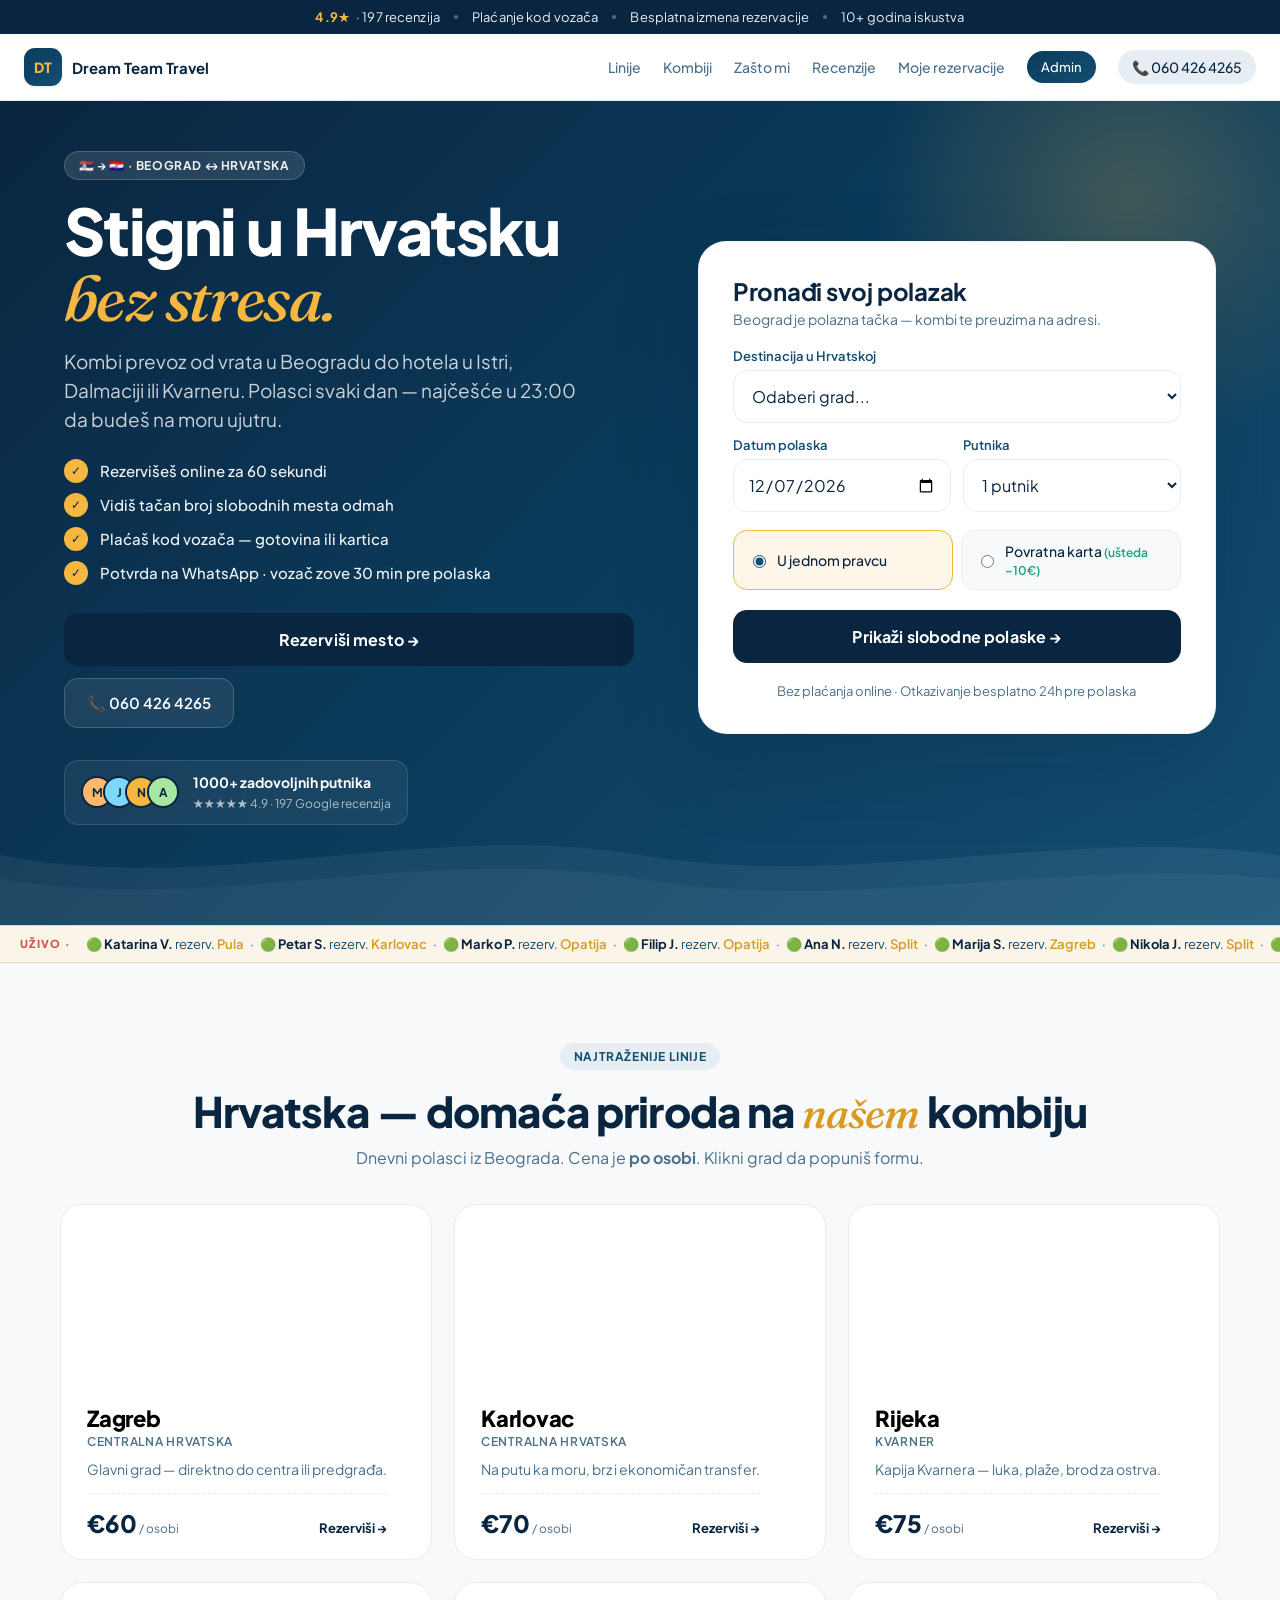
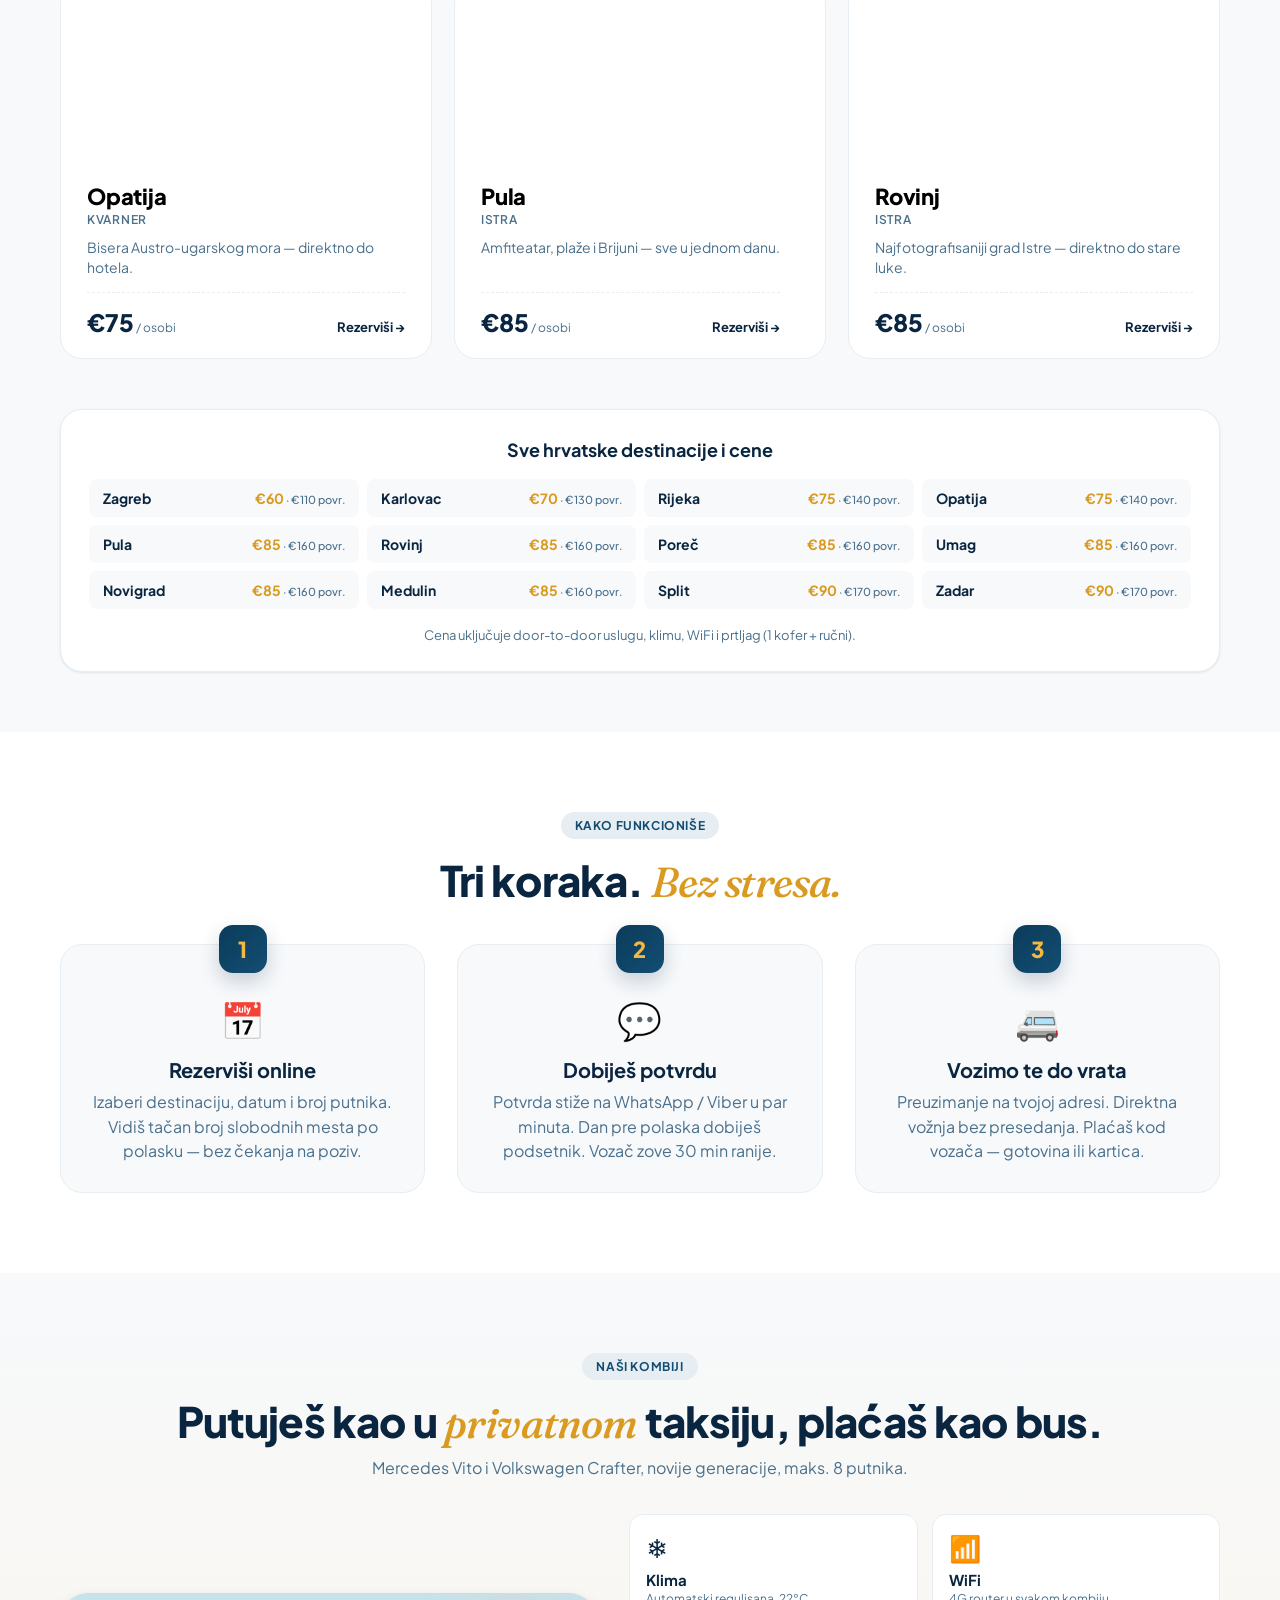
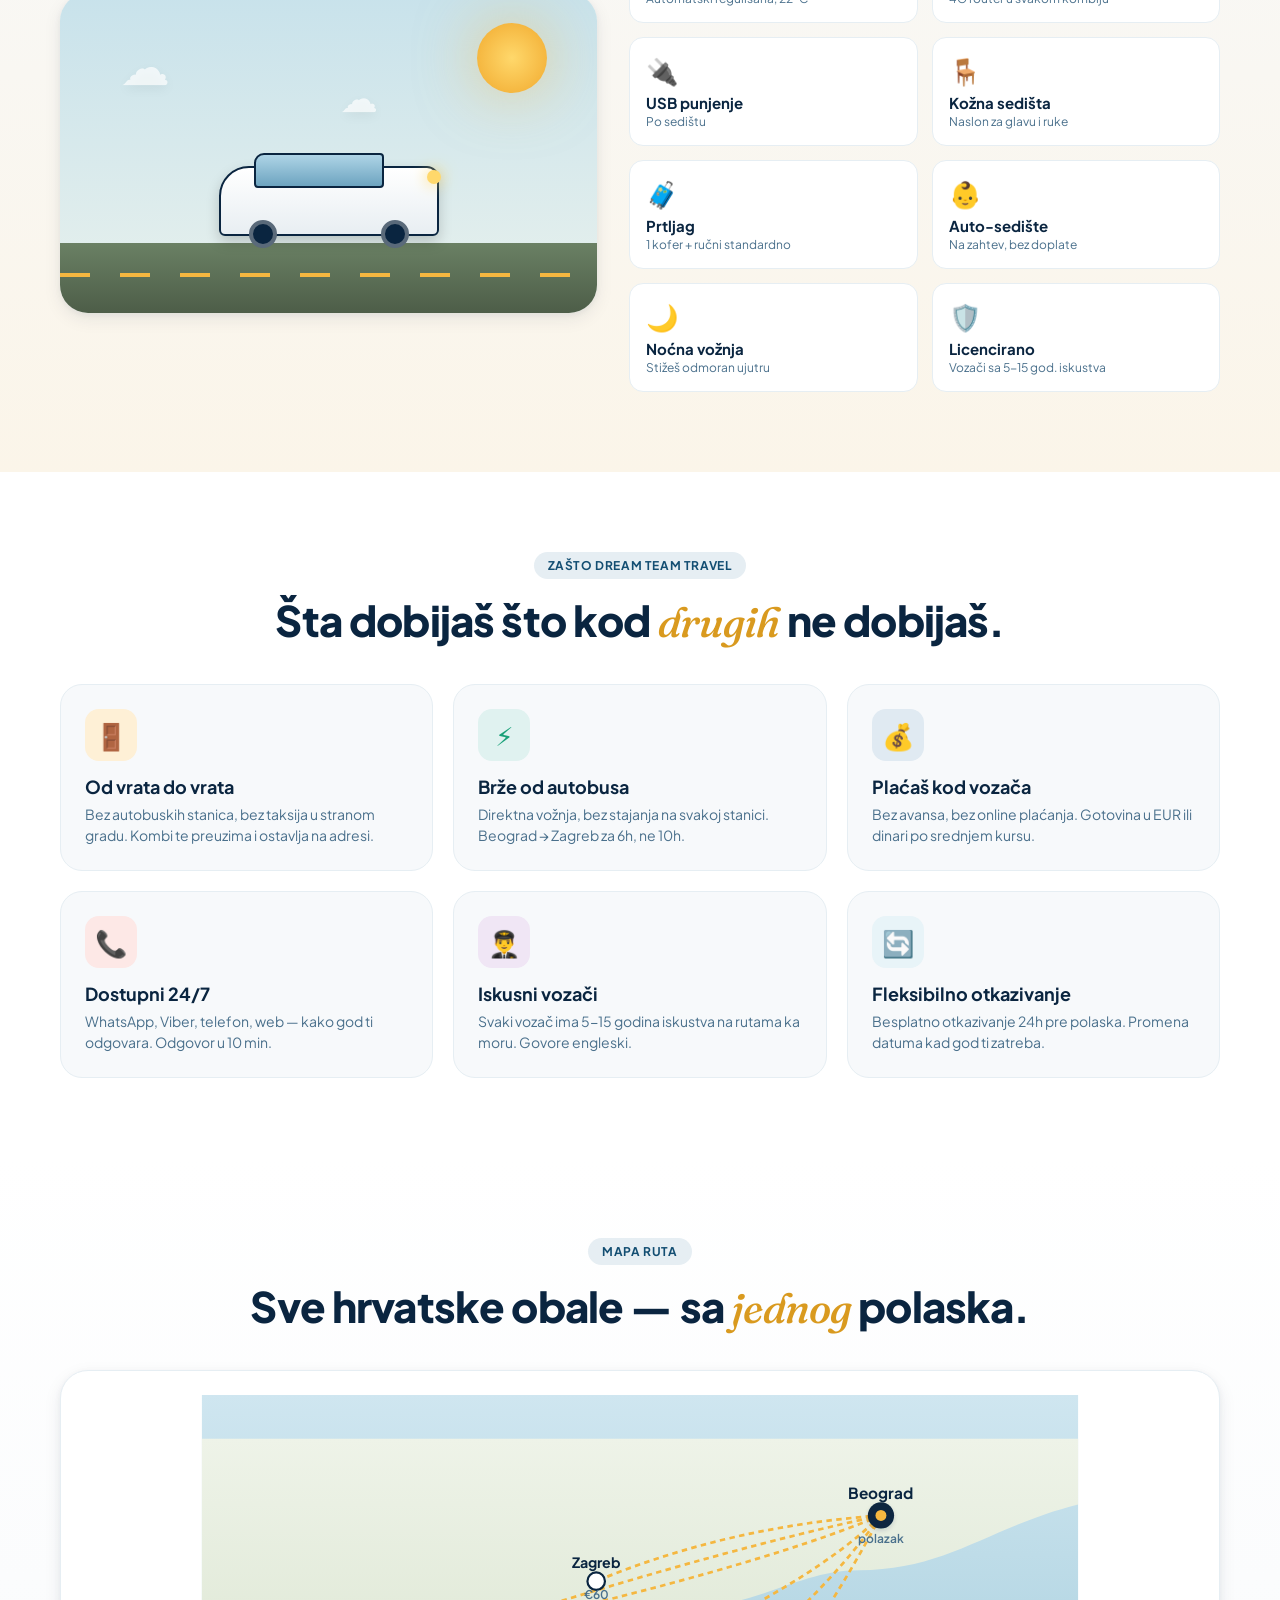
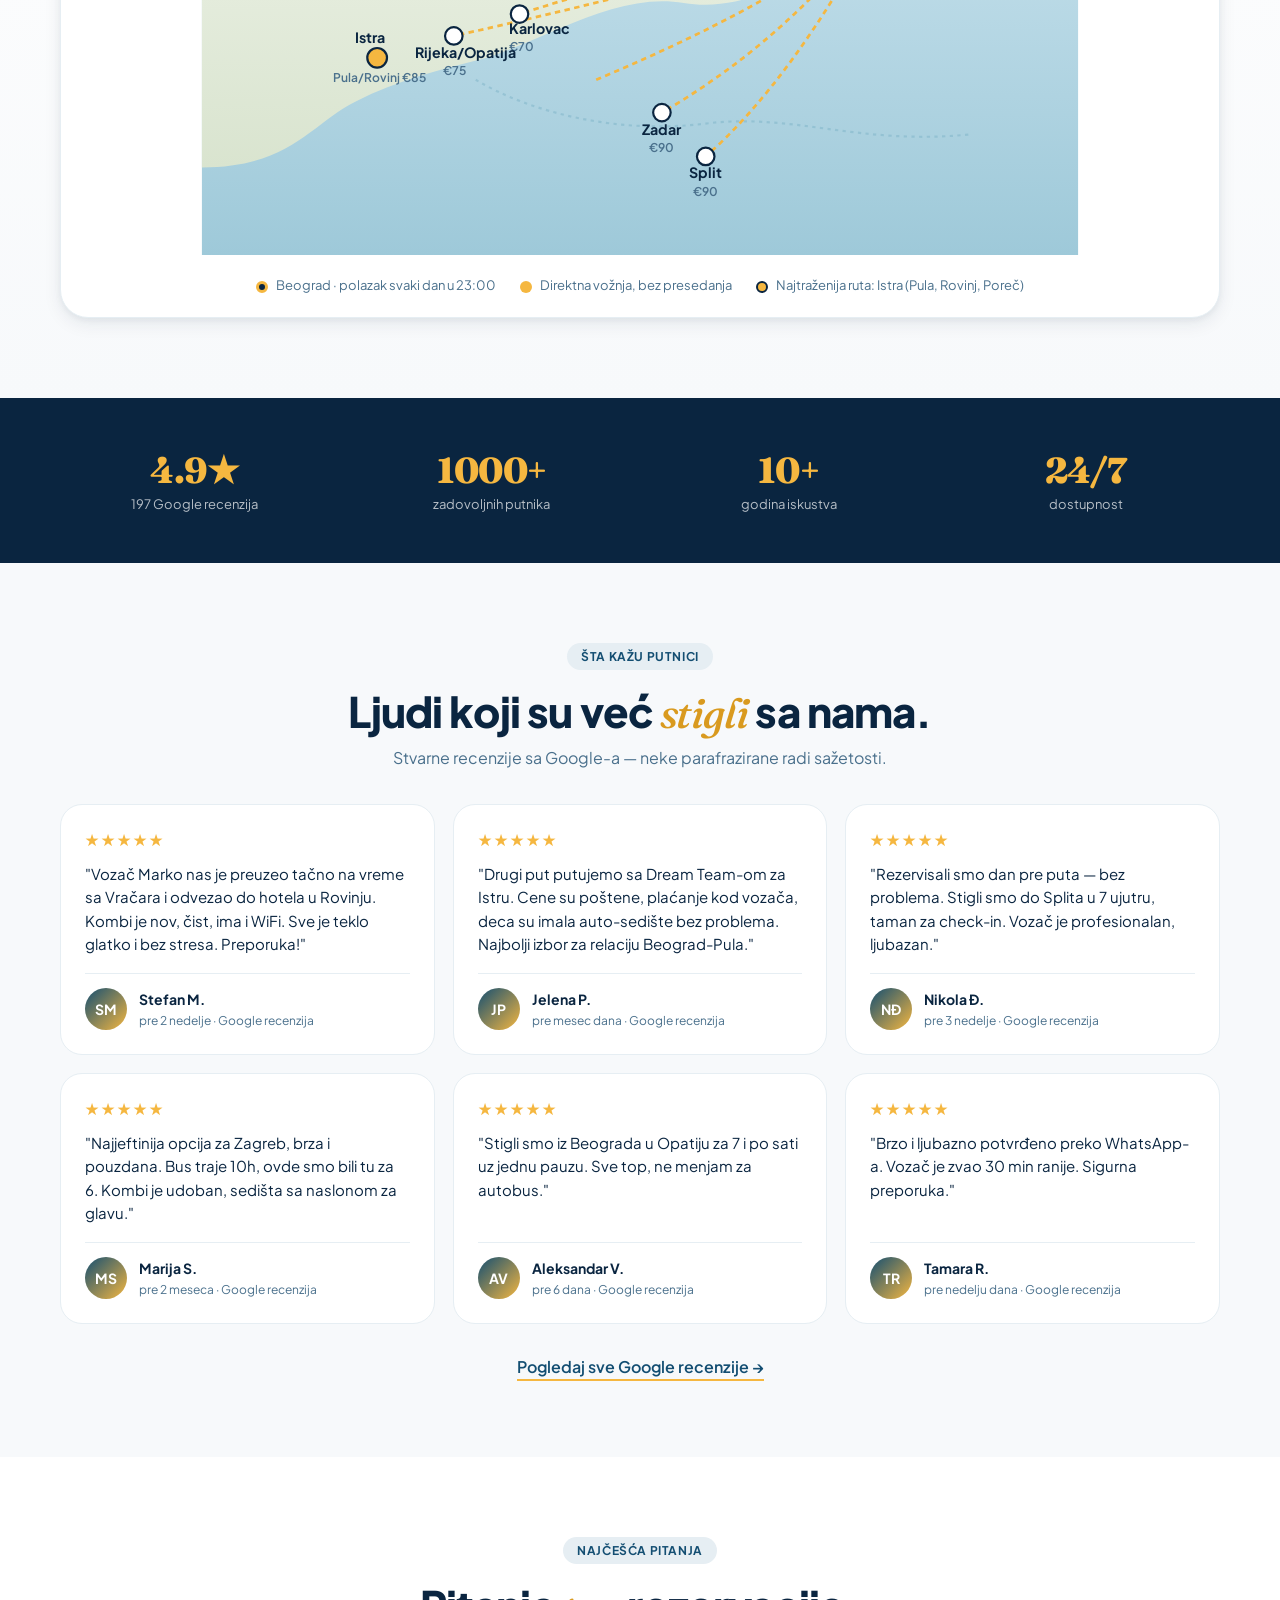
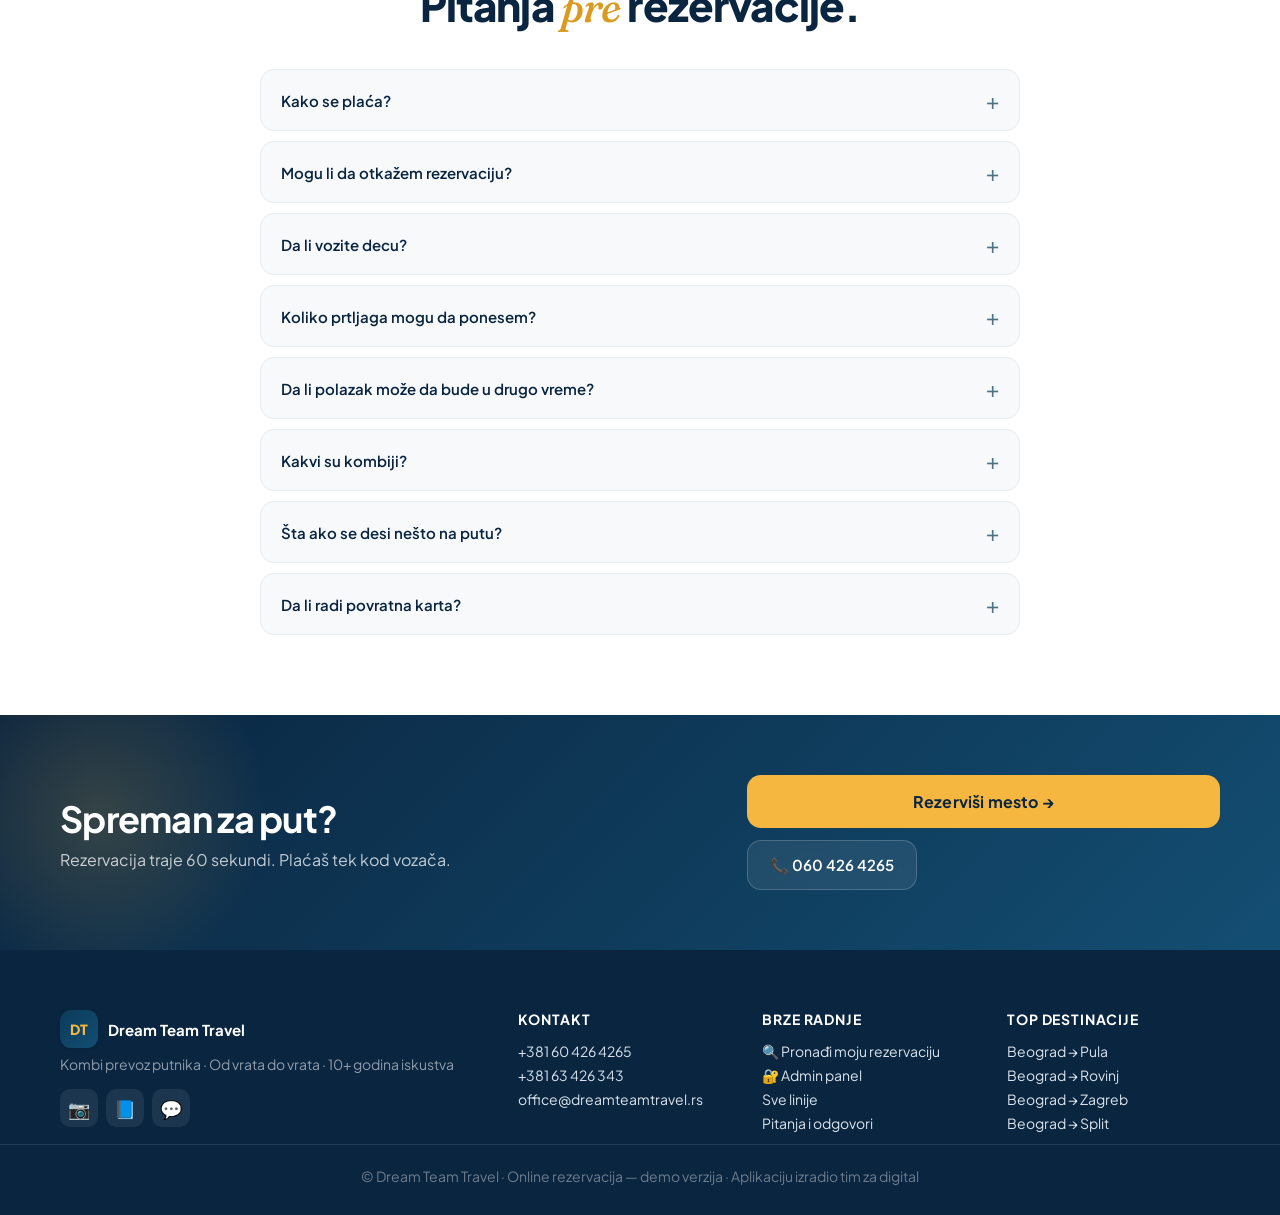
==== commit 1999454a: "Fix booking-flow SyntaxError + massive frontend upgrade CRITICAL FIX: - Wrapped data.js, store.js, a" ====
--- a/index.html
+++ b/index.html
@@ -4,11 +4,11 @@
   <meta charset="UTF-8" />
   <meta name="viewport" content="width=device-width, initial-scale=1.0, viewport-fit=cover" />
   <meta name="theme-color" content="#0b3b5b" />
-  <title>Dream Team Travel — Online rezervacija kombi prevoza</title>
+  <title>Dream Team Travel — Kombi prevoz Beograd ↔ Hrvatska</title>
   <meta name="description" content="Brza online rezervacija kombi prevoza iz Beograda za Hrvatsku, Sloveniju i šire. Od vrata do vrata, plaćanje kod vozača." />
   <link rel="preconnect" href="https://fonts.googleapis.com" />
   <link rel="preconnect" href="https://fonts.gstatic.com" crossorigin />
-  <link href="https://fonts.googleapis.com/css2?family=Plus+Jakarta+Sans:wght@400;500;600;700;800&display=swap" rel="stylesheet" />
+  <link href="https://fonts.googleapis.com/css2?family=Plus+Jakarta+Sans:wght@400;500;600;700;800&family=Fraunces:wght@500;700&display=swap" rel="stylesheet" />
   <link rel="stylesheet" href="css/styles.css" />
 </head>
 <body>
@@ -20,6 +20,8 @@
     <span>Plaćanje kod vozača</span>
     <span class="dot hide-sm"></span>
     <span class="hide-sm">Besplatna izmena rezervacije</span>
+    <span class="dot hide-sm"></span>
+    <span class="hide-sm">10+ godina iskustva</span>
   </div>
 
   <!-- Nav -->
@@ -30,74 +32,113 @@
     </a>
     <nav class="nav-links">
       <a href="#linije">Linije</a>
-      <a href="#kako">Kako funkcioniše</a>
+      <a href="#kombiji">Kombiji</a>
+      <a href="#zasto">Zašto mi</a>
+      <a href="#recenzije">Recenzije</a>
       <a href="#" id="open-lookup">Moje rezervacije</a>
       <a href="admin.html" class="nav-admin" target="_blank" rel="noopener">Admin</a>
       <a href="tel:+381604264265" class="nav-phone">📞 060 426 4265</a>
     </nav>
   </header>
 
-  <!-- Hero / Booking entry -->
+  <!-- Hero -->
   <section class="hero">
-    <div class="hero-text">
-      <span class="eyebrow">Kombi prevoz Beograd ↔ Hrvatska</span>
-      <h1>Rezerviši mesto<br/>za 60 sekundi.</h1>
-      <p class="hero-sub">Polasci svaki dan. Od adrese u Beogradu do adrese u Hrvatskoj. Bez presedanja.</p>
-      <ul class="hero-points">
-        <li><span class="check">✓</span> Vidiš slobodna mesta odmah</li>
-        <li><span class="check">✓</span> Plaćaš kod vozača (gotovina ili kartica)</li>
-        <li><span class="check">✓</span> Potvrda na WhatsApp / Viber</li>
-      </ul>
-    </div>
-
-    <!-- Booking card -->
-    <div class="booking-card" id="booking">
-      <div class="bc-header">
-        <h2>Pronađi svoj polazak</h2>
-        <p>Beograd je polazna tačka — kombi te preuzima na adresi.</p>
-      </div>
-
-      <form id="search-form" class="bc-form" novalidate>
-        <label class="field">
-          <span>Destinacija u Hrvatskoj</span>
-          <select id="route" required></select>
-        </label>
-
-        <div class="grid-2">
+    <!-- pozadinski dekor: gradient mora + valovi -->
+    <div class="hero-decor" aria-hidden="true">
+      <div class="hero-glow"></div>
+      <svg class="hero-wave" viewBox="0 0 1440 200" preserveAspectRatio="none">
+        <path d="M0,80 C240,150 480,20 720,80 C960,140 1200,30 1440,80 L1440,200 L0,200 Z" fill="rgba(255,255,255,.06)"/>
+        <path d="M0,120 C240,180 480,60 720,120 C960,180 1200,80 1440,120 L1440,200 L0,200 Z" fill="rgba(255,255,255,.04)"/>
+      </svg>
+    </div>
+
+    <div class="hero-grid">
+      <div class="hero-text">
+        <span class="eyebrow eyebrow-on-dark">🇷🇸 → 🇭🇷 · Beograd ↔ Hrvatska</span>
+        <h1>Stigni u Hrvatsku <span class="h1-accent">bez stresa.</span></h1>
+        <p class="hero-sub">Kombi prevoz od vrata u Beogradu do hotela u Istri, Dalmaciji ili Kvarneru. Polasci svaki dan — najčešće u 23:00 da budeš na moru ujutru.</p>
+
+        <ul class="hero-points">
+          <li><span class="check">✓</span> Rezervišeš online za 60 sekundi</li>
+          <li><span class="check">✓</span> Vidiš tačan broj slobodnih mesta odmah</li>
+          <li><span class="check">✓</span> Plaćaš kod vozača — gotovina ili kartica</li>
+          <li><span class="check">✓</span> Potvrda na WhatsApp · vozač zove 30 min pre polaska</li>
+        </ul>
+
+        <div class="hero-cta-row">
+          <a href="#booking" class="btn-primary btn-lg btn-pulse">Rezerviši mesto →</a>
+          <a href="tel:+381604264265" class="btn-ghost-dark">📞 060 426 4265</a>
+        </div>
+
+        <div class="hero-mini-proof">
+          <div class="avatar-stack">
+            <span style="background:#ffb86c">M</span>
+            <span style="background:#7ed7ff">J</span>
+            <span style="background:#f5b740">N</span>
+            <span style="background:#a8e6a3">A</span>
+          </div>
+          <div>
+            <strong>1000+ zadovoljnih putnika</strong>
+            <small>★★★★★ 4.9 · 197 Google recenzija</small>
+          </div>
+        </div>
+      </div>
+
+      <!-- Booking card -->
+      <div class="booking-card" id="booking">
+        <div class="bc-header">
+          <h2>Pronađi svoj polazak</h2>
+          <p>Beograd je polazna tačka — kombi te preuzima na adresi.</p>
+        </div>
+
+        <form id="search-form" class="bc-form" novalidate>
           <label class="field">
-            <span>Datum polaska</span>
-            <input type="date" id="date" required />
+            <span>Destinacija u Hrvatskoj</span>
+            <select id="route" required></select>
           </label>
-          <label class="field">
-            <span>Putnika</span>
-            <select id="pax" required>
-              <option value="1">1 putnik</option>
-              <option value="2">2 putnika</option>
-              <option value="3">3 putnika</option>
-              <option value="4">4 putnika</option>
-              <option value="5">5 putnika</option>
-              <option value="6">6 putnika</option>
-              <option value="7">7 putnika</option>
-              <option value="8">8 putnika</option>
-            </select>
-          </label>
-        </div>
-
-        <fieldset class="trip-type">
-          <legend class="sr-only">Tip puta</legend>
-          <label><input type="radio" name="tripType" value="oneWay" checked /><span>U jednom pravcu</span></label>
-          <label><input type="radio" name="tripType" value="return" /><span>Povratna karta <em>(ušteda ~10€)</em></span></label>
-        </fieldset>
-
-        <button class="btn-primary btn-lg" type="submit">
-          Prikaži slobodne polaske →
-        </button>
-        <p class="reassure">Bez plaćanja online · Otkazivanje besplatno 24h pre polaska</p>
-      </form>
-    </div>
-  </section>
-
-  <!-- Booking flow (skriveno, otvara se nakon submita) -->
+
+          <div class="grid-2">
+            <label class="field">
+              <span>Datum polaska</span>
+              <input type="date" id="date" required />
+            </label>
+            <label class="field">
+              <span>Putnika</span>
+              <select id="pax" required>
+                <option value="1">1 putnik</option>
+                <option value="2">2 putnika</option>
+                <option value="3">3 putnika</option>
+                <option value="4">4 putnika</option>
+                <option value="5">5 putnika</option>
+                <option value="6">6 putnika</option>
+                <option value="7">7 putnika</option>
+                <option value="8">8 putnika</option>
+              </select>
+            </label>
+          </div>
+
+          <fieldset class="trip-type">
+            <legend class="sr-only">Tip puta</legend>
+            <label><input type="radio" name="tripType" value="oneWay" checked /><span>U jednom pravcu</span></label>
+            <label><input type="radio" name="tripType" value="return" /><span>Povratna karta <em>(ušteda ~10€)</em></span></label>
+          </fieldset>
+
+          <button class="btn-primary btn-lg" type="submit">
+            Prikaži slobodne polaske →
+          </button>
+          <p class="reassure">Bez plaćanja online · Otkazivanje besplatno 24h pre polaska</p>
+        </form>
+      </div>
+    </div>
+  </section>
+
+  <!-- Live activity ticker -->
+  <section class="activity-bar" aria-label="Skorašnja aktivnost">
+    <span class="ticker-label">UŽIVO ·</span>
+    <div class="ticker-track" id="activity-ticker">Sistem aktivan</div>
+  </section>
+
+  <!-- Booking flow (otvara se nakon submita) -->
   <section class="flow" id="flow" hidden>
     <div class="flow-inner">
       <div class="flow-header">
@@ -112,18 +153,14 @@
         <div class="flow-summary" id="flow-summary"></div>
       </div>
 
-      <!-- KORAK 1: Izbor polaska -->
       <div class="flow-step" id="step-1">
         <h2>Izaberi datum i polazak</h2>
         <p class="muted">Klikni na dan u kalendaru — vidi tačan broj slobodnih mesta. Kombi ima 8 mesta.</p>
-
         <div class="week-calendar" id="week-calendar"></div>
-
         <div class="day-label">Polasci za <strong id="step-1-date"></strong></div>
         <div class="departure-list" id="departure-list"></div>
       </div>
 
-      <!-- KORAK 2: Pickup + putnici -->
       <div class="flow-step" id="step-2" hidden>
         <h2>Gde te preuzimamo?</h2>
         <p class="muted">Vozač dolazi na adresu u Beogradu. Bez dodatne naplate.</p>
@@ -169,25 +206,20 @@
         <button class="btn-primary btn-lg" id="to-step-3">Pregled rezervacije →</button>
       </div>
 
-      <!-- KORAK 3: Pregled + potvrda -->
       <div class="flow-step" id="step-3" hidden>
         <h2>Pregled rezervacije</h2>
         <p class="muted">Pre potvrde proveri detalje. Plaćaš kod vozača.</p>
-
         <div class="review-card" id="review-card"></div>
-
         <div class="price-box">
           <div class="row"><span>Cena po osobi</span><span id="price-per"></span></div>
           <div class="row"><span>Broj putnika</span><span id="price-pax"></span></div>
           <div class="row total"><span>Ukupno</span><span id="price-total"></span></div>
           <small class="muted">Plaćanje kod vozača · EUR ili dinari po srednjem kursu</small>
         </div>
-
         <label class="checkbox">
           <input type="checkbox" id="terms" />
           <span>Slažem se sa <a href="#" onclick="return false">uslovima prevoza i otkazivanjem</a>.</span>
         </label>
-
         <button class="btn-primary btn-lg" id="confirm">Potvrdi rezervaciju</button>
         <p class="reassure">Bez online plaćanja · Slobodno otkazivanje 24h pre polaska</p>
       </div>
@@ -211,36 +243,235 @@
     </div>
   </div>
 
-  <!-- Routes section -->
+  <!-- Featured destinations -->
   <section class="routes" id="linije">
     <div class="container">
-      <span class="eyebrow center">Najtraženije linije</span>
-      <h2 class="section-h2">Beograd → Hrvatska</h2>
-      <p class="section-sub">Dnevni polasci. Cena je po osobi.</p>
-      <div class="route-grid" id="route-grid"></div>
+      <div class="section-head">
+        <span class="eyebrow center">Najtraženije linije</span>
+        <h2 class="section-h2 fancy">Hrvatska — domaća priroda na <em>našem</em> kombiju</h2>
+        <p class="section-sub">Dnevni polasci iz Beograda. Cena je <strong>po osobi</strong>. Klikni grad da popuniš formu.</p>
+      </div>
+      <div class="route-grid-rich" id="route-grid"></div>
+
+      <div class="all-routes-table">
+        <h3>Sve hrvatske destinacije i cene</h3>
+        <div class="ar-grid">
+          <div><strong>Zagreb</strong><span>€60 <small>· €110 povr.</small></span></div>
+          <div><strong>Karlovac</strong><span>€70 <small>· €130 povr.</small></span></div>
+          <div><strong>Rijeka</strong><span>€75 <small>· €140 povr.</small></span></div>
+          <div><strong>Opatija</strong><span>€75 <small>· €140 povr.</small></span></div>
+          <div><strong>Pula</strong><span>€85 <small>· €160 povr.</small></span></div>
+          <div><strong>Rovinj</strong><span>€85 <small>· €160 povr.</small></span></div>
+          <div><strong>Poreč</strong><span>€85 <small>· €160 povr.</small></span></div>
+          <div><strong>Umag</strong><span>€85 <small>· €160 povr.</small></span></div>
+          <div><strong>Novigrad</strong><span>€85 <small>· €160 povr.</small></span></div>
+          <div><strong>Medulin</strong><span>€85 <small>· €160 povr.</small></span></div>
+          <div><strong>Split</strong><span>€90 <small>· €170 povr.</small></span></div>
+          <div><strong>Zadar</strong><span>€90 <small>· €170 povr.</small></span></div>
+        </div>
+        <p class="ar-foot">Cena uključuje door-to-door uslugu, klimu, WiFi i prtljag (1 kofer + ručni).</p>
+      </div>
     </div>
   </section>
 
   <!-- How it works -->
   <section class="how" id="kako">
     <div class="container">
-      <span class="eyebrow center">Kako funkcioniše</span>
-      <h2 class="section-h2">Tri koraka. Bez stresa.</h2>
+      <div class="section-head">
+        <span class="eyebrow center">Kako funkcioniše</span>
+        <h2 class="section-h2 fancy">Tri koraka. <em>Bez stresa.</em></h2>
+      </div>
       <div class="how-grid">
         <div class="how-step">
           <div class="how-num">1</div>
+          <div class="how-ico">📅</div>
           <h3>Rezerviši online</h3>
-          <p>Izaberi destinaciju, datum i broj putnika. Vidiš tačan broj slobodnih mesta.</p>
+          <p>Izaberi destinaciju, datum i broj putnika. Vidiš tačan broj slobodnih mesta po polasku — bez čekanja na poziv.</p>
         </div>
         <div class="how-step">
           <div class="how-num">2</div>
+          <div class="how-ico">💬</div>
           <h3>Dobiješ potvrdu</h3>
-          <p>Potvrda stiže na WhatsApp ili telefonom. Vozač zove 30 min pre polaska.</p>
+          <p>Potvrda stiže na WhatsApp / Viber u par minuta. Dan pre polaska dobiješ podsetnik. Vozač zove 30 min ranije.</p>
         </div>
         <div class="how-step">
           <div class="how-num">3</div>
+          <div class="how-ico">🚐</div>
           <h3>Vozimo te do vrata</h3>
-          <p>Preuzimanje na tvojoj adresi. Direktna vožnja, bez presedanja. Plaćaš kod vozača.</p>
+          <p>Preuzimanje na tvojoj adresi. Direktna vožnja bez presedanja. Plaćaš kod vozača — gotovina ili kartica.</p>
+        </div>
+      </div>
+    </div>
+  </section>
+
+  <!-- Naši kombiji -->
+  <section class="fleet" id="kombiji">
+    <div class="container">
+      <div class="section-head">
+        <span class="eyebrow center">Naši kombiji</span>
+        <h2 class="section-h2 fancy">Putuješ kao u <em>privatnom</em> taksiju, plaćaš kao bus.</h2>
+        <p class="section-sub">Mercedes Vito i Volkswagen Crafter, novije generacije, maks. 8 putnika.</p>
+      </div>
+
+      <div class="fleet-grid">
+        <div class="fleet-img" aria-hidden="true">
+          <div class="fleet-illustration">
+            <div class="fi-sun"></div>
+            <div class="fi-road"></div>
+            <div class="fi-van">
+              <div class="fi-van-body"></div>
+              <div class="fi-van-window"></div>
+              <div class="fi-van-wheel fi-w1"></div>
+              <div class="fi-van-wheel fi-w2"></div>
+              <div class="fi-van-headlight"></div>
+            </div>
+            <div class="fi-cloud fi-c1">☁</div>
+            <div class="fi-cloud fi-c2">☁</div>
+          </div>
+        </div>
+
+        <div class="fleet-features">
+          <div class="ff-row">
+            <div class="ff-card"><span class="ff-ico">❄️</span><strong>Klima</strong><small>Automatski regulisana, 22°C</small></div>
+            <div class="ff-card"><span class="ff-ico">📶</span><strong>WiFi</strong><small>4G router u svakom kombiju</small></div>
+            <div class="ff-card"><span class="ff-ico">🔌</span><strong>USB punjenje</strong><small>Po sedištu</small></div>
+            <div class="ff-card"><span class="ff-ico">🪑</span><strong>Kožna sedišta</strong><small>Naslon za glavu i ruke</small></div>
+            <div class="ff-card"><span class="ff-ico">🧳</span><strong>Prtljag</strong><small>1 kofer + ručni standardno</small></div>
+            <div class="ff-card"><span class="ff-ico">👶</span><strong>Auto-sedište</strong><small>Na zahtev, bez doplate</small></div>
+            <div class="ff-card"><span class="ff-ico">🌙</span><strong>Noćna vožnja</strong><small>Stižeš odmoran ujutru</small></div>
+            <div class="ff-card"><span class="ff-ico">🛡️</span><strong>Licencirano</strong><small>Vozači sa 5-15 god. iskustva</small></div>
+          </div>
+        </div>
+      </div>
+    </div>
+  </section>
+
+  <!-- Zašto mi -->
+  <section class="why" id="zasto">
+    <div class="container">
+      <div class="section-head">
+        <span class="eyebrow center">Zašto Dream Team Travel</span>
+        <h2 class="section-h2 fancy">Šta dobijaš što kod <em>drugih</em> ne dobijaš.</h2>
+      </div>
+      <div class="why-grid">
+        <div class="why-card">
+          <div class="why-ico" style="background:#fef0d6;color:#d99a1f">🚪</div>
+          <h3>Od vrata do vrata</h3>
+          <p>Bez autobuskih stanica, bez taksija u stranom gradu. Kombi te preuzima i ostavlja na adresi.</p>
+        </div>
+        <div class="why-card">
+          <div class="why-ico" style="background:#e0f2f0;color:#1aa179">⚡</div>
+          <h3>Brže od autobusa</h3>
+          <p>Direktna vožnja, bez stajanja na svakoj stanici. Beograd → Zagreb za 6h, ne 10h.</p>
+        </div>
+        <div class="why-card">
+          <div class="why-ico" style="background:#e0eaf2;color:#134e72">💰</div>
+          <h3>Plaćaš kod vozača</h3>
+          <p>Bez avansa, bez online plaćanja. Gotovina u EUR ili dinari po srednjem kursu.</p>
+        </div>
+        <div class="why-card">
+          <div class="why-ico" style="background:#fde8e6;color:#d4524a">📞</div>
+          <h3>Dostupni 24/7</h3>
+          <p>WhatsApp, Viber, telefon, web — kako god ti odgovara. Odgovor u 10 min.</p>
+        </div>
+        <div class="why-card">
+          <div class="why-ico" style="background:#f0e6f5;color:#8b56b3">👨‍✈️</div>
+          <h3>Iskusni vozači</h3>
+          <p>Svaki vozač ima 5-15 godina iskustva na rutama ka moru. Govore engleski.</p>
+        </div>
+        <div class="why-card">
+          <div class="why-ico" style="background:#e8f4f8;color:#0a6c8c">🔄</div>
+          <h3>Fleksibilno otkazivanje</h3>
+          <p>Besplatno otkazivanje 24h pre polaska. Promena datuma kad god ti zatreba.</p>
+        </div>
+      </div>
+    </div>
+  </section>
+
+  <!-- Mapa ruta -->
+  <section class="map-section">
+    <div class="container">
+      <div class="section-head">
+        <span class="eyebrow center">Mapa ruta</span>
+        <h2 class="section-h2 fancy">Sve hrvatske obale — sa <em>jednog</em> polaska.</h2>
+      </div>
+      <div class="map-wrap">
+        <svg viewBox="0 0 800 420" class="route-map" xmlns="http://www.w3.org/2000/svg" aria-label="Mapa ruta">
+          <!-- Land -->
+          <defs>
+            <linearGradient id="seaG" x1="0" y1="0" x2="0" y2="1">
+              <stop offset="0%" stop-color="#cfe6f0"/>
+              <stop offset="100%" stop-color="#9ec9d9"/>
+            </linearGradient>
+            <linearGradient id="landG" x1="0" y1="0" x2="0" y2="1">
+              <stop offset="0%" stop-color="#eef3e8"/>
+              <stop offset="100%" stop-color="#d9e4cf"/>
+            </linearGradient>
+            <filter id="dropS" x="-50%" y="-50%" width="200%" height="200%">
+              <feDropShadow dx="0" dy="2" stdDeviation="2" flood-color="#0a2540" flood-opacity=".15"/>
+            </filter>
+          </defs>
+
+          <rect width="800" height="420" fill="url(#seaG)"/>
+          <!-- Pojednostavljena kopno linija -->
+          <path d="M0,40 L800,40 L800,100 C720,120 680,160 600,160 C540,160 500,200 440,190 C380,180 320,220 260,240 C220,250 180,260 140,280 C100,300 80,340 0,340 Z" fill="url(#landG)"/>
+          <!-- More -->
+          <path d="M250,260 C300,290 380,310 460,300 C540,290 600,320 700,310" stroke="#7fb3c7" stroke-width="2" fill="none" stroke-dasharray="3 4" opacity=".5"/>
+
+          <!-- Linije rute (Beograd → grad) -->
+          <g class="map-routes">
+            <path d="M620,110 Q480,120 360,170" stroke="#f5b740" stroke-width="2.5" fill="none" stroke-dasharray="5 4" />
+            <path d="M620,110 Q480,140 290,200" stroke="#f5b740" stroke-width="2.5" fill="none" stroke-dasharray="5 4" />
+            <path d="M620,110 Q500,160 230,220" stroke="#f5b740" stroke-width="2.5" fill="none" stroke-dasharray="5 4" />
+            <path d="M620,110 Q550,180 360,260" stroke="#f5b740" stroke-width="2.5" fill="none" stroke-dasharray="5 4" />
+            <path d="M620,110 Q540,220 420,290" stroke="#f5b740" stroke-width="2.5" fill="none" stroke-dasharray="5 4" />
+            <path d="M620,110 Q540,260 460,330" stroke="#f5b740" stroke-width="2.5" fill="none" stroke-dasharray="5 4" />
+          </g>
+
+          <!-- Beograd (polazna) -->
+          <g class="map-city map-origin">
+            <circle cx="620" cy="110" r="12" fill="#0a2540" filter="url(#dropS)"/>
+            <circle cx="620" cy="110" r="5" fill="#f5b740"/>
+            <text x="620" y="95" text-anchor="middle" class="city-name origin">Beograd</text>
+            <text x="620" y="135" text-anchor="middle" class="city-sub">polazak</text>
+          </g>
+
+          <!-- Destinacije -->
+          <g class="map-city">
+            <circle cx="360" cy="170" r="8" fill="#fff" stroke="#0a2540" stroke-width="2"/>
+            <text x="360" y="158" text-anchor="middle" class="city-name">Zagreb</text>
+            <text x="360" y="186" text-anchor="middle" class="city-sub">€60</text>
+          </g>
+          <g class="map-city">
+            <circle cx="290" cy="200" r="8" fill="#fff" stroke="#0a2540" stroke-width="2"/>
+            <text x="280" y="218" class="city-name">Karlovac</text>
+            <text x="280" y="234" class="city-sub">€70</text>
+          </g>
+          <g class="map-city">
+            <circle cx="230" cy="220" r="8" fill="#fff" stroke="#0a2540" stroke-width="2"/>
+            <text x="195" y="240" class="city-name">Rijeka/Opatija</text>
+            <text x="220" y="256" class="city-sub">€75</text>
+          </g>
+          <g class="map-city">
+            <circle cx="160" cy="240" r="9" fill="#f5b740" stroke="#0a2540" stroke-width="2"/>
+            <text x="140" y="226" class="city-name">Istra</text>
+            <text x="120" y="262" class="city-sub">Pula/Rovinj €85</text>
+          </g>
+          <g class="map-city">
+            <circle cx="420" cy="290" r="8" fill="#fff" stroke="#0a2540" stroke-width="2"/>
+            <text x="420" y="310" text-anchor="middle" class="city-name">Zadar</text>
+            <text x="420" y="326" text-anchor="middle" class="city-sub">€90</text>
+          </g>
+          <g class="map-city">
+            <circle cx="460" cy="330" r="8" fill="#fff" stroke="#0a2540" stroke-width="2"/>
+            <text x="460" y="350" text-anchor="middle" class="city-name">Split</text>
+            <text x="460" y="366" text-anchor="middle" class="city-sub">€90</text>
+          </g>
+        </svg>
+        <div class="map-legend">
+          <div><span class="lg-dot lg-belgrade"></span> Beograd · polazak svaki dan u 23:00</div>
+          <div><span class="lg-dot lg-route"></span> Direktna vožnja, bez presedanja</div>
+          <div><span class="lg-dot lg-priority"></span> Najtraženija ruta: Istra (Pula, Rovinj, Poreč)</div>
         </div>
       </div>
     </div>
@@ -256,11 +487,30 @@
     </div>
   </section>
 
+  <!-- Testimonials -->
+  <section class="testimonials-section" id="recenzije">
+    <div class="container">
+      <div class="section-head">
+        <span class="eyebrow center">Šta kažu putnici</span>
+        <h2 class="section-h2 fancy">Ljudi koji su već <em>stigli</em> sa nama.</h2>
+        <p class="section-sub">Stvarne recenzije sa Google-a — neke parafrazirane radi sažetosti.</p>
+      </div>
+      <div class="testimonials-grid" id="testimonials"></div>
+      <div class="testimonials-cta">
+        <a href="https://www.google.com/search?q=Dream+Team+Travel+Beograd" target="_blank" rel="noopener" class="btn-text-arrow">
+          Pogledaj sve Google recenzije →
+        </a>
+      </div>
+    </div>
+  </section>
+
   <!-- FAQ -->
   <section class="faq" id="faq">
     <div class="container">
-      <span class="eyebrow center">Najčešća pitanja</span>
-      <h2 class="section-h2">Pitanja pre rezervacije</h2>
+      <div class="section-head">
+        <span class="eyebrow center">Najčešća pitanja</span>
+        <h2 class="section-h2 fancy">Pitanja <em>pre</em> rezervacije.</h2>
+      </div>
       <div class="faq-list">
         <details>
           <summary>Kako se plaća?</summary>
@@ -268,29 +518,51 @@
         </details>
         <details>
           <summary>Mogu li da otkažem rezervaciju?</summary>
-          <p>Da. Besplatno otkazivanje do 24h pre polaska. Pozovi nas ili odgovori na WhatsApp poruku sa potvrdom.</p>
+          <p>Da. Besplatno otkazivanje do 24h pre polaska. Klikni "Moje rezervacije" gore u meniju, unesi telefon i otkaži jednim klikom.</p>
         </details>
         <details>
           <summary>Da li vozite decu?</summary>
-          <p>Naravno. Auto-sedište obezbeđujemo na zahtev — napomeni u rezervaciji uzrast deteta.</p>
+          <p>Naravno. Auto-sedište obezbeđujemo na zahtev bez doplate — napomeni u rezervaciji uzrast deteta. Mlađa deca putuju besplatno.</p>
         </details>
         <details>
           <summary>Koliko prtljaga mogu da ponesem?</summary>
-          <p>Jedan kofer + ručni prtljag su standardno uključeni. Veći prtljag i sportsku opremu dogovorimo unapred.</p>
+          <p>Jedan kofer + ručni prtljag su standardno uključeni. Veći prtljag, skije ili biciklo dogovorimo unapred bez problema.</p>
         </details>
         <details>
           <summary>Da li polazak može da bude u drugo vreme?</summary>
-          <p>Standardni polazak za hrvatske linije je u 23:00 (preko noći). Za grupe od 4+ putnika dogovaramo i druge termine.</p>
+          <p>Standardni polazak za hrvatske linije je u 23:00 (preko noći — stižeš ujutru i imaš ceo dan). Vikendima i za grupe od 4+ putnika imamo i jutarnji polazak u 07:00.</p>
         </details>
         <details>
           <summary>Kakvi su kombiji?</summary>
-          <p>Novije generacije, sa klimom i WiFi-jem, do 8 putnika. Licencirani vozači sa višegodišnjim iskustvom.</p>
-        </details>
-      </div>
-    </div>
-  </section>
-
-  <!-- Footer / Contact -->
+          <p>Novije generacije Mercedes Vito ili Volkswagen Crafter, sa klimom, WiFi-jem, USB punjačima, do 8 putnika. Vozači su licencirani sa višegodišnjim iskustvom.</p>
+        </details>
+        <details>
+          <summary>Šta ako se desi nešto na putu?</summary>
+          <p>Vozač ima 24/7 vezu sa dispečerom. Imamo rezervno vozilo u Beogradu i Zagrebu — u retkom slučaju kvara, drugi kombi stiže za 30 min.</p>
+        </details>
+        <details>
+          <summary>Da li radi povratna karta?</summary>
+          <p>Da, povratna karta je oko 10€ jeftinija od dva odvojena pravca. Datum povratka možeš odrediti kasnije — zovi nas 24h pre.</p>
+        </details>
+      </div>
+    </div>
+  </section>
+
+  <!-- CTA band -->
+  <section class="cta-band">
+    <div class="container cta-inner">
+      <div>
+        <h2>Spreman za put?</h2>
+        <p>Rezervacija traje 60 sekundi. Plaćaš tek kod vozača.</p>
+      </div>
+      <div class="cta-actions">
+        <a href="#booking" class="btn-primary btn-lg">Rezerviši mesto →</a>
+        <a href="tel:+381604264265" class="btn-ghost-dark">📞 060 426 4265</a>
+      </div>
+    </div>
+  </section>
+
+  <!-- Footer -->
   <footer class="foot">
     <div class="container foot-grid">
       <div>
@@ -298,7 +570,12 @@
           <span class="brand-mark">DT</span>
           <span class="brand-name">Dream Team Travel</span>
         </div>
-        <p class="foot-tag">Kombi prevoz putnika · Od vrata do vrata</p>
+        <p class="foot-tag">Kombi prevoz putnika · Od vrata do vrata · 10+ godina iskustva</p>
+        <div class="foot-socials">
+          <a href="https://www.instagram.com/dream.teamtravel/" target="_blank" rel="noopener" aria-label="Instagram">📷</a>
+          <a href="https://www.facebook.com/Dream.Team.Travel.Kombi.Prevoz/" target="_blank" rel="noopener" aria-label="Facebook">📘</a>
+          <a href="https://wa.me/381604264265" target="_blank" rel="noopener" aria-label="WhatsApp">💬</a>
+        </div>
       </div>
       <div>
         <h4>Kontakt</h4>
@@ -310,14 +587,21 @@
         <h4>Brze radnje</h4>
         <p><a href="#" id="open-lookup-foot">🔍 Pronađi moju rezervaciju</a></p>
         <p><a href="admin.html" target="_blank" rel="noopener">🔐 Admin panel</a></p>
-        <p><a href="https://www.instagram.com/dream.teamtravel/" target="_blank" rel="noopener">Instagram</a></p>
-        <p><a href="https://www.facebook.com/Dream.Team.Travel.Kombi.Prevoz/" target="_blank" rel="noopener">Facebook</a></p>
-      </div>
-    </div>
-    <p class="copyright">© Dream Team Travel · Online rezervacija — demo verzija</p>
+        <p><a href="#linije">Sve linije</a></p>
+        <p><a href="#faq">Pitanja i odgovori</a></p>
+      </div>
+      <div>
+        <h4>Top destinacije</h4>
+        <p><a href="#linije">Beograd → Pula</a></p>
+        <p><a href="#linije">Beograd → Rovinj</a></p>
+        <p><a href="#linije">Beograd → Zagreb</a></p>
+        <p><a href="#linije">Beograd → Split</a></p>
+      </div>
+    </div>
+    <p class="copyright">© Dream Team Travel · Online rezervacija — demo verzija · Aplikaciju izradio tim za digital</p>
   </footer>
 
-  <!-- "Moje rezervacije" lookup modal -->
+  <!-- Lookup modal -->
   <div class="confirm-overlay" id="lookup-overlay" hidden>
     <div class="confirm-modal lookup-modal">
       <h2>Moje rezervacije</h2>
--- a/css/styles.css
+++ b/css/styles.css
@@ -1,6 +1,6 @@
 /* ============================================
-   Dream Team Travel — Online rezervacija
-   Mobile-first. Premium, ali jednostavno.
+   Dream Team Travel — Premium booking site
+   Adriatic-inspired, mobile-first.
    ============================================ */
 
 :root {
@@ -11,32 +11,35 @@
   --ink-500: #4a708c;
   --ink-300: #9fb6c5;
   --ink-100: #e6eef3;
+  --ink-50:  #f3f7fa;
   --bg:      #f7f9fb;
   --paper:   #ffffff;
+  --cream:   #fbf5e9;
 
   --accent:    #f5b740; /* topli mediteranski žuti */
   --accent-d:  #d99a1f;
   --success:   #1aa179;
   --danger:    #d4524a;
   --whatsapp:  #25d366;
-
-  /* Radii / shadows */
+  --sea:       #4a9fb8;
+
   --r-sm: 8px;
   --r-md: 14px;
   --r-lg: 22px;
+  --r-xl: 28px;
   --shadow-sm: 0 1px 2px rgba(10,37,64,.06), 0 1px 4px rgba(10,37,64,.04);
   --shadow-md: 0 6px 18px rgba(10,37,64,.08), 0 2px 6px rgba(10,37,64,.05);
   --shadow-lg: 0 20px 50px rgba(10,37,64,.18);
-
-  --maxw: 1120px;
-  --gap:  16px;
-
-  /* Type */
+  --shadow-xl: 0 30px 80px rgba(10,37,64,.22);
+
+  --maxw: 1200px;
   --font: "Plus Jakarta Sans", system-ui, -apple-system, "Segoe UI", Roboto, Arial, sans-serif;
+  --serif: "Fraunces", Georgia, serif;
 }
 
 * { box-sizing: border-box; }
 [hidden] { display: none !important; }
+html { scroll-behavior: smooth; }
 html, body {
   margin: 0; padding: 0;
   font-family: var(--font);
@@ -45,7 +48,7 @@
   -webkit-font-smoothing: antialiased;
   text-size-adjust: 100%;
 }
-body { padding-bottom: 80px; } /* prostor za mobile CTA */
+body { padding-bottom: 80px; }
 @media (min-width: 820px) { body { padding-bottom: 0; } }
 
 a { color: inherit; text-decoration: none; }
@@ -65,37 +68,33 @@
   display: flex; gap: 14px; align-items: center; justify-content: center;
   padding: 9px 16px;
   letter-spacing: .01em;
+  flex-wrap: wrap;
 }
 .trust-bar strong { color: var(--accent); margin-right: 4px; }
-.trust-bar .dot {
-  width: 4px; height: 4px; border-radius: 50%; background: #4a708c;
-}
+.trust-bar .dot { width: 4px; height: 4px; border-radius: 50%; background: #4a708c; }
 
 /* ============ Nav ============ */
 .nav {
   display: flex; align-items: center; justify-content: space-between;
-  padding: 14px 20px;
-  background: var(--paper);
+  padding: 14px 24px;
+  background: rgba(255,255,255,.94);
   border-bottom: 1px solid var(--ink-100);
   position: sticky; top: 0; z-index: 50;
-  backdrop-filter: blur(8px);
-  background: rgba(255,255,255,.92);
+  backdrop-filter: blur(10px);
 }
 .brand { display: flex; align-items: center; gap: 10px; font-weight: 700; }
 .brand-mark {
-  width: 36px; height: 36px;
+  width: 38px; height: 38px;
   background: linear-gradient(135deg, var(--ink-800), var(--ink-700));
   color: var(--accent);
-  border-radius: 10px;
+  border-radius: 11px;
   display: grid; place-items: center;
   font-weight: 800; font-size: 14px;
   letter-spacing: .02em;
   box-shadow: var(--shadow-sm);
 }
 .brand-name { font-size: 15px; color: var(--ink-900); }
-@media (max-width: 520px) {
-  .brand-name { display: none; }
-}
+@media (max-width: 520px) { .brand-name { display: none; } }
 .nav-links { display: flex; align-items: center; gap: 22px; font-size: 14px; }
 .nav-links a { color: var(--ink-500); font-weight: 500; }
 .nav-links a:hover { color: var(--ink-900); }
@@ -103,75 +102,166 @@
   background: var(--ink-100); color: var(--ink-900) !important;
   padding: 8px 14px; border-radius: 999px; font-weight: 600;
 }
+.nav-admin {
+  background: linear-gradient(135deg, var(--ink-800), var(--ink-700));
+  color: #fff !important;
+  padding: 8px 14px; border-radius: 999px; font-weight: 600;
+  font-size: 13px;
+}
+.nav-admin:hover { color: var(--accent) !important; }
+@media (max-width: 920px) {
+  .nav-links a:not(.nav-phone):not(.nav-admin):not(#open-lookup) { display: none; }
+}
 @media (max-width: 720px) {
-  .nav-links a:not(.nav-phone):not(#open-lookup) { display: none; }
-  .nav-links #open-lookup { font-size: 13px; color: var(--ink-700); }
+  .nav-links #open-lookup, .nav-links .nav-admin { font-size: 12px; padding: 6px 10px; }
 }
 @media (max-width: 480px) {
-  .nav-links #open-lookup { display: none; }
+  .nav-links #open-lookup, .nav-links .nav-admin { display: none; }
 }
 
 /* ============ Hero ============ */
 .hero {
-  display: grid; grid-template-columns: 1fr; gap: 24px;
-  padding: 28px 20px 8px;
-  max-width: var(--maxw); margin: 0 auto;
-}
-@media (min-width: 900px) {
-  .hero {
-    grid-template-columns: 1.05fr 1fr;
-    gap: 56px;
-    padding: 56px 20px 24px;
-    align-items: center;
-  }
-}
-
-.hero-text { padding-top: 4px; }
+  position: relative;
+  background: linear-gradient(135deg, #0a2540 0%, #0b3b5b 50%, #134e72 100%);
+  color: #fff;
+  overflow: hidden;
+  padding: 50px 0 100px;
+}
+.hero-decor {
+  position: absolute; inset: 0; pointer-events: none;
+}
+.hero-glow {
+  position: absolute;
+  top: -200px; right: -150px;
+  width: 600px; height: 600px;
+  background: radial-gradient(circle, rgba(245,183,64,.22) 0%, transparent 60%);
+  border-radius: 50%;
+}
+.hero-wave {
+  position: absolute; left: 0; right: 0; bottom: -2px;
+  width: 100%; height: 120px;
+}
+
+.hero-grid {
+  position: relative; z-index: 1;
+  max-width: var(--maxw); margin: 0 auto; padding: 0 24px;
+  display: grid; grid-template-columns: 1fr; gap: 40px;
+  align-items: center;
+}
+@media (min-width: 980px) {
+  .hero-grid { grid-template-columns: 1.1fr 1fr; gap: 64px; }
+}
+
 .eyebrow {
   display: inline-block;
   background: var(--ink-100); color: var(--ink-700);
-  padding: 6px 12px; border-radius: 999px;
-  font-size: 12px; font-weight: 600; letter-spacing: .04em;
+  padding: 6px 14px; border-radius: 999px;
+  font-size: 12px; font-weight: 700; letter-spacing: .05em;
   text-transform: uppercase;
 }
-.eyebrow.center { display: inline-block; }
+.eyebrow-on-dark {
+  background: rgba(255,255,255,.12);
+  color: rgba(255,255,255,.92);
+  backdrop-filter: blur(6px);
+  border: 1px solid rgba(255,255,255,.18);
+}
+.eyebrow.center { display: block; text-align: center; width: fit-content; margin: 0 auto; }
+
 .hero h1 {
-  font-size: clamp(34px, 6.5vw, 56px);
-  line-height: 1.05; letter-spacing: -.02em;
-  margin: 14px 0 12px; font-weight: 800;
+  font-size: clamp(38px, 6.5vw, 64px);
+  line-height: 1.02; letter-spacing: -.025em;
+  margin: 18px 0 16px; font-weight: 800;
+}
+.h1-accent {
+  font-family: var(--serif); font-weight: 500;
+  font-style: italic; color: var(--accent);
 }
 .hero-sub {
-  color: var(--ink-500); font-size: clamp(16px, 1.6vw, 18px); margin: 0 0 18px;
-  max-width: 480px;
-}
-.hero-points { list-style: none; padding: 0; margin: 0 0 18px; display: grid; gap: 10px; }
+  color: rgba(255,255,255,.78);
+  font-size: clamp(16px, 1.6vw, 19px);
+  margin: 0 0 24px; max-width: 520px;
+  line-height: 1.55;
+}
+.hero-points { list-style: none; padding: 0; margin: 0 0 28px; display: grid; gap: 10px; }
 .hero-points li {
-  display: flex; gap: 10px; align-items: center;
-  color: var(--ink-900); font-weight: 500;
+  display: flex; gap: 12px; align-items: center;
+  color: rgba(255,255,255,.95); font-weight: 500;
+  font-size: 15px;
 }
 .check {
-  width: 22px; height: 22px; flex-shrink: 0;
-  background: rgba(26,161,121,.12); color: var(--success);
+  width: 24px; height: 24px; flex-shrink: 0;
+  background: var(--accent); color: var(--ink-900);
   border-radius: 50%; display: grid; place-items: center;
   font-weight: 800; font-size: 12px;
 }
 
-/* ============ Booking card ============ */
+.hero-cta-row {
+  display: flex; gap: 12px; flex-wrap: wrap;
+  margin-bottom: 32px;
+}
+.btn-ghost-dark {
+  background: rgba(255,255,255,.08);
+  color: #fff;
+  border: 1px solid rgba(255,255,255,.18);
+  padding: 14px 22px; border-radius: var(--r-md);
+  font-weight: 600; font-size: 15px;
+  backdrop-filter: blur(6px);
+  transition: background .15s;
+}
+.btn-ghost-dark:hover { background: rgba(255,255,255,.16); }
+.btn-pulse { position: relative; }
+.btn-pulse::after {
+  content: ""; position: absolute; inset: 0;
+  border-radius: var(--r-md);
+  box-shadow: 0 0 0 0 rgba(245,183,64,.55);
+  animation: pulse 2.2s infinite;
+  pointer-events: none;
+}
+@keyframes pulse {
+  0% { box-shadow: 0 0 0 0 rgba(245,183,64,.55); }
+  70% { box-shadow: 0 0 0 16px rgba(245,183,64,0); }
+  100% { box-shadow: 0 0 0 0 rgba(245,183,64,0); }
+}
+
+.hero-mini-proof {
+  display: flex; gap: 14px; align-items: center;
+  padding: 12px 16px;
+  background: rgba(255,255,255,.06);
+  border: 1px solid rgba(255,255,255,.12);
+  border-radius: var(--r-md);
+  backdrop-filter: blur(6px);
+  width: fit-content;
+}
+.hero-mini-proof strong { display: block; font-size: 14px; }
+.hero-mini-proof small { color: rgba(255,255,255,.65); font-size: 12px; }
+.avatar-stack { display: flex; }
+.avatar-stack span {
+  width: 32px; height: 32px;
+  border-radius: 50%;
+  display: grid; place-items: center;
+  font-size: 12px; font-weight: 700;
+  color: var(--ink-900);
+  border: 2px solid var(--ink-900);
+  margin-left: -10px;
+}
+.avatar-stack span:first-child { margin-left: 0; }
+
+/* Booking card */
 .booking-card {
   background: var(--paper);
-  border-radius: var(--r-lg);
-  box-shadow: var(--shadow-md);
-  padding: 22px;
-  border: 1px solid var(--ink-100);
-}
-@media (min-width: 900px) {
-  .booking-card { padding: 30px; }
-}
+  color: var(--ink-900);
+  border-radius: var(--r-xl);
+  box-shadow: var(--shadow-xl);
+  padding: 28px;
+  border: 1px solid rgba(0,0,0,.05);
+  position: relative; z-index: 2;
+}
+@media (min-width: 980px) { .booking-card { padding: 34px; } }
 .bc-header h2 {
-  font-size: 22px; margin: 0 0 4px; font-weight: 700;
+  font-size: 24px; margin: 0 0 4px; font-weight: 700;
   letter-spacing: -.01em;
 }
-.bc-header p { color: var(--ink-500); margin: 0 0 18px; font-size: 14px; }
+.bc-header p { color: var(--ink-500); margin: 0 0 20px; font-size: 14px; }
 
 .bc-form { display: grid; gap: 14px; }
 .grid-2 { display: grid; grid-template-columns: 1fr 1fr; gap: 12px; }
@@ -182,11 +272,11 @@
 }
 .field > span em { color: var(--ink-300); font-style: normal; font-weight: 400; }
 .field input, .field select, .field textarea {
-  padding: 14px 14px;
+  padding: 14px;
   border-radius: var(--r-md);
   border: 1.5px solid var(--ink-100);
   background: var(--paper);
-  font-size: 16px; /* >=16 da iOS ne zumira */
+  font-size: 16px;
   color: var(--ink-900);
   font-family: inherit;
   transition: border .15s, box-shadow .15s;
@@ -216,7 +306,6 @@
 .trip-type label:has(input:checked) {
   background: rgba(245,183,64,.12);
   border-color: var(--accent);
-  color: var(--ink-900);
 }
 .trip-type input { accent-color: var(--ink-700); }
 .trip-type em { color: var(--success); font-style: normal; font-weight: 600; font-size: 12px; }
@@ -230,6 +319,8 @@
   font-size: 15px; font-weight: 700;
   letter-spacing: .01em;
   transition: transform .1s, background .15s;
+  display: inline-block;
+  text-align: center;
 }
 .btn-primary:hover { background: var(--ink-800); }
 .btn-primary:active { transform: scale(.985); }
@@ -238,6 +329,38 @@
 .reassure {
   text-align: center; color: var(--ink-500); font-size: 13px;
   margin: 6px 0 0;
+}
+
+/* ============ Activity ticker ============ */
+.activity-bar {
+  background: var(--cream);
+  border-top: 1px solid #e9d9b4;
+  border-bottom: 1px solid #e9d9b4;
+  display: flex; align-items: center;
+  overflow: hidden;
+  padding: 10px 0;
+  gap: 12px;
+}
+.ticker-label {
+  padding-left: 20px;
+  font-size: 11px; font-weight: 800;
+  color: var(--danger);
+  letter-spacing: .12em;
+  flex-shrink: 0;
+}
+.ticker-track {
+  display: inline-block;
+  white-space: nowrap;
+  animation: tickerScroll 40s linear infinite;
+  font-size: 13px;
+  color: var(--ink-700);
+}
+.tk-item { padding: 0 4px; }
+.tk-item strong { color: var(--ink-900); }
+.tk-item em { font-style: normal; color: var(--accent-d); font-weight: 600; }
+@keyframes tickerScroll {
+  0% { transform: translateX(0); }
+  100% { transform: translateX(-50%); }
 }
 
 /* ============ Flow ============ */
@@ -246,21 +369,21 @@
   padding: 40px 20px 60px;
 }
 .flow-inner {
-  max-width: 640px; margin: 0 auto;
+  max-width: 680px; margin: 0 auto;
   background: var(--paper);
-  border-radius: var(--r-lg);
-  padding: 22px;
+  border-radius: var(--r-xl);
+  padding: 24px;
   box-shadow: var(--shadow-md);
   border: 1px solid var(--ink-100);
 }
-@media (min-width: 720px) { .flow-inner { padding: 32px; } }
+@media (min-width: 720px) { .flow-inner { padding: 36px; } }
 
 .flow-header {
   display: grid;
-  grid-template-columns: 32px 1fr auto;
+  grid-template-columns: 36px 1fr auto;
   align-items: center;
   gap: 12px;
-  margin-bottom: 22px;
+  margin-bottom: 24px;
 }
 .back-btn {
   width: 36px; height: 36px;
@@ -269,37 +392,66 @@
   display: grid; place-items: center;
 }
 .back-btn:hover { background: var(--ink-300); color: #fff; }
-.flow-progress {
-  display: flex; align-items: center; gap: 8px;
-}
+.flow-progress { display: flex; align-items: center; gap: 8px; }
 .flow-progress .step {
-  width: 26px; height: 26px; border-radius: 50%;
+  width: 28px; height: 28px; border-radius: 50%;
   background: var(--ink-100); color: var(--ink-500);
   display: grid; place-items: center; font-size: 12px; font-weight: 700;
   transition: all .2s;
 }
-.flow-progress .step.active {
-  background: var(--ink-900); color: #fff;
-}
-.flow-progress .step.done {
-  background: var(--success); color: #fff;
-}
+.flow-progress .step.active { background: var(--ink-900); color: #fff; }
+.flow-progress .step.done { background: var(--success); color: #fff; }
 .flow-progress .bar {
-  flex: 1; height: 2px; background: var(--ink-100);
-  min-width: 16px;
+  flex: 1; height: 2px; background: var(--ink-100); min-width: 16px;
 }
 .flow-summary {
   font-size: 12px; color: var(--ink-500); text-align: right; line-height: 1.3;
 }
 .flow-summary strong { display: block; color: var(--ink-900); font-size: 13px; }
 
-.flow-step h2 {
-  font-size: 22px; margin: 0 0 6px; letter-spacing: -.01em;
-}
+.flow-step h2 { font-size: 24px; margin: 0 0 6px; letter-spacing: -.01em; }
 .muted { color: var(--ink-500); font-size: 14px; margin: 0 0 18px; }
 .section-h3 {
-  font-size: 13px; text-transform: uppercase; letter-spacing: .06em;
-  color: var(--ink-500); margin: 18px 0 4px; font-weight: 700;
+  font-size: 12px; text-transform: uppercase; letter-spacing: .08em;
+  color: var(--ink-500); margin: 22px 0 6px; font-weight: 700;
+}
+
+/* Week calendar */
+.week-calendar {
+  display: grid; grid-template-columns: repeat(7, 1fr);
+  gap: 6px; margin: 4px 0 18px;
+}
+.cal-day {
+  display: flex; flex-direction: column; align-items: center; gap: 2px;
+  padding: 12px 4px;
+  background: var(--bg);
+  border: 1.5px solid transparent;
+  border-radius: var(--r-md);
+  font-family: inherit;
+  cursor: pointer;
+  transition: all .15s;
+}
+.cal-day:hover { border-color: var(--ink-300); }
+.cal-day.active {
+  background: var(--ink-900); color: #fff;
+  border-color: var(--ink-900);
+}
+.cal-day.active .cal-seats { color: var(--accent); }
+.cal-day.full { opacity: .55; }
+.cal-day.full .cal-seats { color: var(--danger); font-weight: 700; }
+.cal-dow {
+  font-size: 11px; text-transform: uppercase; letter-spacing: .04em;
+  color: var(--ink-500); font-weight: 700;
+}
+.cal-day.active .cal-dow { color: rgba(255,255,255,.7); }
+.cal-day-num { font-size: 22px; font-weight: 800; line-height: 1; margin: 2px 0; }
+.cal-seats { font-size: 10px; color: var(--ink-500); font-weight: 600; }
+.day-label { font-size: 14px; color: var(--ink-500); margin: 8px 0 8px; }
+.day-label strong { color: var(--ink-900); text-transform: capitalize; }
+.empty-banner {
+  padding: 14px; border-radius: 14px;
+  background: rgba(212,82,74,.08); color: #7a2620;
+  font-size: 14px; margin-top: 6px;
 }
 
 /* Departure list */
@@ -314,8 +466,7 @@
   background: var(--paper);
   text-align: left;
   transition: all .15s;
-  cursor: pointer;
-  width: 100%;
+  cursor: pointer; width: 100%;
   font-family: inherit;
 }
 .departure:hover:not(:disabled) {
@@ -386,21 +537,23 @@
 /* ============ Confirmation modal ============ */
 .confirm-overlay {
   position: fixed; inset: 0;
-  background: rgba(10,37,64,.5);
+  background: rgba(10,37,64,.55);
   display: grid; place-items: center;
   z-index: 100;
   padding: 16px;
   animation: fadeIn .2s;
+  backdrop-filter: blur(4px);
 }
 @keyframes fadeIn { from { opacity: 0; } to { opacity: 1; } }
 .confirm-modal {
   background: var(--paper);
-  border-radius: var(--r-lg);
+  border-radius: var(--r-xl);
   padding: 32px 24px;
   max-width: 420px; width: 100%;
   text-align: center;
-  box-shadow: var(--shadow-lg);
+  box-shadow: var(--shadow-xl);
   animation: pop .25s cubic-bezier(.2,.9,.3,1.1);
+  max-height: 95vh; overflow-y: auto;
 }
 @keyframes pop { from { transform: scale(.92); opacity: 0; } to { transform: scale(1); opacity: 1; } }
 .confirm-icon {
@@ -441,115 +594,441 @@
   margin-top: 12px; font-size: 14px; padding: 8px;
   text-decoration: underline;
 }
-
-/* ============ Routes section ============ */
-.routes { padding: 60px 0 40px; }
+.btn-text-arrow {
+  color: var(--ink-700); font-weight: 600;
+  text-decoration: none; border-bottom: 2px solid var(--accent);
+  padding-bottom: 2px;
+}
+.btn-text-arrow:hover { color: var(--ink-900); }
+
+/* ============ Section heads ============ */
+.section-head { text-align: center; margin-bottom: 36px; }
 .section-h2 {
-  font-size: clamp(28px, 4vw, 38px);
-  margin: 12px 0 8px;
+  font-size: clamp(28px, 4vw, 42px);
+  margin: 14px 0 8px;
   letter-spacing: -.02em;
-  text-align: center;
-}
-.section-sub { color: var(--ink-500); text-align: center; margin: 0 0 32px; }
-.eyebrow.center { display: block; text-align: center; width: fit-content; margin: 0 auto; }
-
-.route-grid {
+  font-weight: 800;
+}
+.section-h2.fancy em {
+  font-family: var(--serif);
+  font-weight: 500; font-style: italic;
+  color: var(--accent-d);
+}
+.section-sub { color: var(--ink-500); margin: 0 auto; max-width: 600px; }
+
+/* ============ Routes (rich cards) ============ */
+.routes { padding: 80px 0 60px; }
+.route-grid-rich {
   display: grid;
   grid-template-columns: 1fr;
-  gap: 12px;
-}
-@media (min-width: 600px) { .route-grid { grid-template-columns: repeat(2, 1fr); } }
-@media (min-width: 900px) { .route-grid { grid-template-columns: repeat(3, 1fr); gap: 16px; } }
-
-.route-card {
+  gap: 16px;
+}
+@media (min-width: 640px) { .route-grid-rich { grid-template-columns: repeat(2, 1fr); } }
+@media (min-width: 980px) { .route-grid-rich { grid-template-columns: repeat(3, 1fr); gap: 22px; } }
+
+.route-card-rich {
   background: var(--paper);
+  border-radius: var(--r-lg);
+  overflow: hidden;
   border: 1.5px solid var(--ink-100);
-  border-radius: var(--r-md);
-  padding: 18px 18px 16px;
-  display: flex; flex-direction: column; gap: 4px;
-  transition: all .15s;
   cursor: pointer;
+  transition: all .25s;
   text-align: left;
   font-family: inherit;
-}
-.route-card:hover {
+  display: flex; flex-direction: column;
+}
+.route-card-rich:hover {
+  transform: translateY(-4px);
+  box-shadow: var(--shadow-md);
   border-color: var(--ink-700);
-  transform: translateY(-2px);
-  box-shadow: var(--shadow-md);
-}
-.route-card .route-flag { font-size: 22px; margin-bottom: 4px; }
-.route-card h3 {
-  margin: 0; font-size: 18px; font-weight: 700;
+}
+.rcr-img {
+  height: 180px;
+  position: relative;
+  background: linear-gradient(135deg, #4a9fb8, #134e72);
+  overflow: hidden;
+}
+.rcr-img[data-city="zagreb"]   { background: linear-gradient(135deg, #d4524a, #7a2620); }
+.rcr-img[data-city="rijeka"]   { background: linear-gradient(135deg, #4a9fb8, #134e72); }
+.rcr-img[data-city="opatija"]  { background: linear-gradient(135deg, #5fb3d4, #2c6c8f); }
+.rcr-img[data-city="pula"]     { background: linear-gradient(135deg, #f5b740, #d4794a); }
+.rcr-img[data-city="rovinj"]   { background: linear-gradient(135deg, #d4794a, #8c4520); }
+.rcr-img[data-city="porec"]    { background: linear-gradient(135deg, #6bb368, #2e6b4a); }
+.rcr-img[data-city="split"]    { background: linear-gradient(135deg, #c4a45e, #7a5e30); }
+.rcr-img[data-city="zadar"]    { background: linear-gradient(135deg, #8c7fbf, #4a3b80); }
+.rcr-img[data-city="umag"]     { background: linear-gradient(135deg, #5fb3a0, #2e6b6b); }
+.rcr-img[data-city="novigrad"] { background: linear-gradient(135deg, #e9af5e, #b07530); }
+.rcr-img[data-city="vrsar"]    { background: linear-gradient(135deg, #b89fcf, #5c4080); }
+.rcr-img[data-city="medulin"]  { background: linear-gradient(135deg, #6fc4d4, #2c7090); }
+.rcr-img[data-city="karlovac"] { background: linear-gradient(135deg, #8a9c4f, #4a5825); }
+/* dekorativni val u kartici */
+.rcr-img::before {
+  content: ""; position: absolute; inset: 0;
+  background:
+    radial-gradient(circle at 20% 30%, rgba(255,255,255,.18) 0%, transparent 50%),
+    radial-gradient(circle at 80% 70%, rgba(0,0,0,.12) 0%, transparent 50%);
+}
+.rcr-img::after {
+  content: ""; position: absolute; left: 0; right: 0; bottom: 0;
+  height: 50%;
+  background: linear-gradient(to top, rgba(0,0,0,.35), transparent);
+}
+.rcr-flag {
+  position: absolute; top: 14px; left: 14px;
+  font-size: 24px;
+  filter: drop-shadow(0 2px 6px rgba(0,0,0,.3));
+}
+.rcr-badge {
+  position: absolute; top: 14px; right: 14px;
+  background: rgba(255,255,255,.92);
+  color: var(--ink-900);
+  padding: 5px 10px; border-radius: 999px;
+  font-size: 11px; font-weight: 700;
+  z-index: 1;
+}
+.rcr-body { padding: 18px 20px 20px; flex: 1; display: flex; flex-direction: column; }
+.rcr-body h3 {
+  font-size: 22px; margin: 0 0 2px; font-weight: 800;
+  letter-spacing: -.01em;
+}
+.rcr-region {
+  margin: 0 0 10px; font-size: 12px;
+  text-transform: uppercase; letter-spacing: .06em;
+  color: var(--ink-500); font-weight: 600;
+}
+.rcr-blurb {
+  margin: 0 0 14px; font-size: 14px; line-height: 1.45;
+  color: var(--ink-500);
+  flex: 1;
+}
+.rcr-foot {
   display: flex; justify-content: space-between; align-items: baseline;
-}
-.route-card h3 .from-arrow { color: var(--ink-300); font-weight: 500; font-size: 14px; }
-.route-card .region { color: var(--ink-500); font-size: 13px; margin: 2px 0 12px; }
-.route-card .price-row {
-  display: flex; justify-content: space-between; align-items: center;
-  margin-top: auto;
-  padding-top: 10px;
+  padding-top: 14px;
   border-top: 1px dashed var(--ink-100);
 }
-.route-card .price { font-size: 22px; font-weight: 800; color: var(--ink-900); }
-.route-card .price small { font-size: 12px; font-weight: 500; color: var(--ink-500); }
-.route-card .arrow {
-  width: 32px; height: 32px; border-radius: 50%;
-  background: var(--ink-100); color: var(--ink-700);
-  display: grid; place-items: center;
-  transition: all .15s;
-  font-weight: 700;
-}
-.route-card:hover .arrow { background: var(--accent); color: var(--ink-900); }
+.rcr-price { font-size: 24px; font-weight: 800; color: var(--ink-900); }
+.rcr-foot small { color: var(--ink-500); font-size: 12px; }
+.rcr-cta {
+  font-size: 13px; font-weight: 700;
+  color: var(--ink-900);
+}
+
+/* Sve linije tabela */
+.all-routes-table {
+  margin-top: 50px;
+  background: var(--paper);
+  border-radius: var(--r-lg);
+  padding: 28px;
+  border: 1px solid var(--ink-100);
+  box-shadow: var(--shadow-sm);
+}
+.all-routes-table h3 {
+  margin: 0 0 18px; font-size: 18px; font-weight: 700;
+  text-align: center;
+}
+.ar-grid {
+  display: grid;
+  grid-template-columns: repeat(2, 1fr);
+  gap: 8px;
+}
+@media (min-width: 640px) { .ar-grid { grid-template-columns: repeat(3, 1fr); } }
+@media (min-width: 980px) { .ar-grid { grid-template-columns: repeat(4, 1fr); } }
+.ar-grid > div {
+  display: flex; justify-content: space-between; align-items: baseline;
+  padding: 10px 14px;
+  background: var(--bg);
+  border-radius: var(--r-sm);
+  font-size: 14px;
+}
+.ar-grid strong { color: var(--ink-900); }
+.ar-grid span { color: var(--accent-d); font-weight: 700; }
+.ar-grid small { color: var(--ink-500); font-weight: 500; font-size: 11px; }
+.ar-foot {
+  text-align: center; color: var(--ink-500);
+  font-size: 13px; margin: 18px 0 0;
+}
 
 /* ============ How it works ============ */
-.how { padding: 50px 0; background: var(--paper); }
+.how { padding: 80px 0; background: var(--paper); }
 .how-grid {
-  display: grid; gap: 22px;
+  display: grid; gap: 28px;
   grid-template-columns: 1fr;
-  margin-top: 30px;
-}
-@media (min-width: 720px) { .how-grid { grid-template-columns: repeat(3, 1fr); gap: 28px; } }
-.how-step { padding: 8px; }
+  margin-top: 20px;
+}
+@media (min-width: 720px) { .how-grid { grid-template-columns: repeat(3, 1fr); gap: 32px; } }
+.how-step {
+  position: relative;
+  padding: 28px;
+  background: var(--bg);
+  border-radius: var(--r-lg);
+  text-align: center;
+  border: 1px solid var(--ink-100);
+}
 .how-num {
-  width: 44px; height: 44px;
+  position: absolute; top: -20px; left: 50%;
+  transform: translateX(-50%);
+  width: 48px; height: 48px;
   background: linear-gradient(135deg, var(--ink-800), var(--ink-700));
   color: var(--accent);
-  border-radius: 12px;
+  border-radius: 14px;
   display: grid; place-items: center;
-  font-size: 20px; font-weight: 800;
+  font-size: 22px; font-weight: 800;
+  box-shadow: 0 8px 20px rgba(10,37,64,.2);
+}
+.how-ico { font-size: 36px; margin: 24px 0 14px; }
+.how-step h3 { margin: 0 0 8px; font-size: 20px; }
+.how-step p { color: var(--ink-500); margin: 0; line-height: 1.55; }
+
+/* ============ Fleet ============ */
+.fleet { padding: 80px 0; background: linear-gradient(180deg, var(--bg), var(--cream) 100%); }
+.fleet-grid {
+  display: grid; gap: 32px;
+  grid-template-columns: 1fr;
+  margin-top: 20px;
+  align-items: center;
+}
+@media (min-width: 900px) { .fleet-grid { grid-template-columns: 1fr 1.1fr; } }
+
+/* Pure-CSS van illustration */
+.fleet-img {
+  height: 320px;
+  background: linear-gradient(180deg, #c8e2eb 0%, #e8f1ed 100%);
+  border-radius: var(--r-xl);
+  position: relative; overflow: hidden;
+  box-shadow: var(--shadow-md);
+}
+.fleet-illustration { position: absolute; inset: 0; }
+.fi-sun {
+  position: absolute; top: 30px; right: 50px;
+  width: 70px; height: 70px;
+  background: radial-gradient(circle, #ffd86b 0%, #f5b740 70%);
+  border-radius: 50%;
+  box-shadow: 0 0 60px rgba(245,183,64,.5);
+}
+.fi-road {
+  position: absolute; left: 0; right: 0; bottom: 0;
+  height: 70px;
+  background: linear-gradient(180deg, #6a8064 0%, #4d5d48 100%);
+}
+.fi-road::before {
+  content: ""; position: absolute; left: 0; right: 0; top: 30px;
+  height: 4px;
+  background: repeating-linear-gradient(to right,
+    #f5b740 0 30px, transparent 30px 60px);
+}
+.fi-van {
+  position: absolute; bottom: 65px; left: 50%;
+  transform: translateX(-50%);
+  width: 220px; height: 110px;
+}
+.fi-van-body {
+  position: absolute; left: 0; bottom: 12px;
+  width: 220px; height: 70px;
+  background: linear-gradient(180deg, #fff 0%, #e8eef2 100%);
+  border-radius: 30px 12px 6px 6px;
+  border: 2px solid var(--ink-900);
+  box-shadow: 0 6px 14px rgba(0,0,0,.18);
+}
+.fi-van-window {
+  position: absolute; left: 35px; top: 15px;
+  width: 130px; height: 35px;
+  background: linear-gradient(180deg, #aed4e6, #6da4c0);
+  border-radius: 10px 4px 4px 4px;
+  border: 2px solid var(--ink-900);
+}
+.fi-van-wheel {
+  position: absolute; bottom: 0;
+  width: 28px; height: 28px;
+  background: var(--ink-900);
+  border-radius: 50%;
+  border: 4px solid #5a6a7a;
+}
+.fi-w1 { left: 30px; }
+.fi-w2 { right: 30px; }
+.fi-van-headlight {
+  position: absolute; right: -2px; top: 32px;
+  width: 14px; height: 14px;
+  background: #ffd86b;
+  border-radius: 50%;
+  box-shadow: 0 0 16px #ffd86b;
+}
+.fi-cloud {
+  position: absolute;
+  font-size: 50px; color: rgba(255,255,255,.7);
+  text-shadow: 0 4px 12px rgba(0,0,0,.05);
+  animation: cloudFloat 14s ease-in-out infinite;
+}
+.fi-c1 { top: 40px; left: 60px; animation-delay: 0s; }
+.fi-c2 { top: 80px; left: 280px; font-size: 38px; animation-delay: -5s; }
+@keyframes cloudFloat {
+  0%, 100% { transform: translateX(0); }
+  50% { transform: translateX(20px); }
+}
+
+.fleet-features {}
+.ff-row {
+  display: grid;
+  grid-template-columns: 1fr 1fr;
+  gap: 14px;
+}
+@media (min-width: 540px) { .ff-row { grid-template-columns: repeat(2, 1fr); } }
+@media (min-width: 980px) { .ff-row { grid-template-columns: repeat(2, 1fr); } }
+.ff-card {
+  background: var(--paper);
+  padding: 16px;
+  border-radius: var(--r-md);
+  border: 1px solid var(--ink-100);
+  display: flex; flex-direction: column;
+  transition: all .15s;
+}
+.ff-card:hover { transform: translateY(-2px); box-shadow: var(--shadow-sm); }
+.ff-ico { font-size: 26px; margin-bottom: 6px; }
+.ff-card strong { font-size: 15px; }
+.ff-card small { color: var(--ink-500); font-size: 12px; margin-top: 2px; }
+
+/* ============ Why us ============ */
+.why { padding: 80px 0; background: var(--paper); }
+.why-grid {
+  display: grid; gap: 16px;
+  grid-template-columns: 1fr;
+}
+@media (min-width: 640px) { .why-grid { grid-template-columns: repeat(2, 1fr); } }
+@media (min-width: 900px) { .why-grid { grid-template-columns: repeat(3, 1fr); gap: 20px; } }
+.why-card {
+  padding: 24px;
+  background: var(--bg);
+  border-radius: var(--r-lg);
+  border: 1px solid var(--ink-100);
+  transition: all .2s;
+}
+.why-card:hover {
+  transform: translateY(-3px);
+  box-shadow: var(--shadow-md);
+}
+.why-ico {
+  width: 52px; height: 52px;
+  border-radius: 14px;
+  display: grid; place-items: center;
+  font-size: 26px;
   margin-bottom: 14px;
 }
-.how-step h3 { margin: 0 0 6px; font-size: 18px; }
-.how-step p { color: var(--ink-500); margin: 0; line-height: 1.5; }
+.why-card h3 { margin: 0 0 6px; font-size: 18px; }
+.why-card p { color: var(--ink-500); margin: 0; line-height: 1.5; font-size: 14px; }
+
+/* ============ Map ============ */
+.map-section { padding: 80px 0; background: linear-gradient(180deg, var(--paper), var(--bg)); }
+.map-wrap {
+  background: var(--paper);
+  border-radius: var(--r-xl);
+  padding: 24px;
+  box-shadow: var(--shadow-md);
+  border: 1px solid var(--ink-100);
+}
+.route-map {
+  width: 100%; height: auto; max-height: 460px;
+  border-radius: var(--r-lg);
+}
+.route-map .city-name {
+  font-family: var(--font);
+  font-size: 13px; font-weight: 700;
+  fill: var(--ink-900);
+}
+.route-map .city-name.origin { fill: var(--ink-900); font-size: 14px; }
+.route-map .city-sub {
+  font-size: 11px; fill: var(--ink-500); font-weight: 600;
+}
+.route-map .map-routes path {
+  animation: dashFlow 30s linear infinite;
+}
+@keyframes dashFlow {
+  to { stroke-dashoffset: -200; }
+}
+.map-legend {
+  display: flex; flex-wrap: wrap; gap: 24px;
+  justify-content: center;
+  margin-top: 18px; font-size: 13px;
+  color: var(--ink-500);
+}
+.lg-dot {
+  display: inline-block; width: 12px; height: 12px;
+  border-radius: 50%; margin-right: 6px;
+  vertical-align: middle;
+}
+.lg-belgrade { background: var(--ink-900); border: 3px solid var(--accent); }
+.lg-route { background: var(--accent); }
+.lg-priority { background: var(--accent); border: 2px solid var(--ink-900); }
 
 /* ============ Social proof ============ */
-.proof { padding: 36px 0; background: var(--ink-900); color: #fff; }
+.proof { padding: 50px 0; background: var(--ink-900); color: #fff; }
 .proof-grid {
-  display: grid; gap: 24px;
+  display: grid; gap: 28px;
   grid-template-columns: repeat(2, 1fr);
 }
 @media (min-width: 720px) { .proof-grid { grid-template-columns: repeat(4, 1fr); } }
 .stat { text-align: center; }
 .stat strong {
-  display: block; font-size: 32px; font-weight: 800;
+  display: block; font-size: 36px; font-weight: 800;
   color: var(--accent); letter-spacing: -.02em;
+  font-family: var(--serif);
 }
 .stat span { font-size: 13px; color: rgba(255,255,255,.7); }
 
+/* ============ Testimonials ============ */
+.testimonials-section { padding: 80px 0; background: var(--bg); }
+.testimonials-grid {
+  display: grid; gap: 18px;
+  grid-template-columns: 1fr;
+}
+@media (min-width: 720px) { .testimonials-grid { grid-template-columns: repeat(2, 1fr); } }
+@media (min-width: 1000px) { .testimonials-grid { grid-template-columns: repeat(3, 1fr); } }
+.testimonial {
+  background: var(--paper);
+  border-radius: var(--r-lg);
+  padding: 24px;
+  border: 1px solid var(--ink-100);
+  display: flex; flex-direction: column;
+  transition: all .2s;
+}
+.testimonial:hover { transform: translateY(-3px); box-shadow: var(--shadow-md); }
+.t-stars { color: var(--accent); font-size: 16px; margin-bottom: 12px; letter-spacing: 2px; }
+.t-text {
+  margin: 0 0 18px; font-size: 15px; line-height: 1.55;
+  color: var(--ink-900); flex: 1;
+}
+.t-meta {
+  display: flex; gap: 12px; align-items: center;
+  padding-top: 14px; border-top: 1px solid var(--ink-100);
+}
+.t-avatar {
+  width: 42px; height: 42px;
+  background: linear-gradient(135deg, var(--ink-700), var(--accent));
+  color: #fff; border-radius: 50%;
+  display: grid; place-items: center;
+  font-weight: 700; font-size: 14px;
+}
+.t-meta strong { display: block; font-size: 14px; }
+.t-meta small { color: var(--ink-500); font-size: 12px; }
+.testimonials-cta { text-align: center; margin-top: 32px; }
+
 /* ============ FAQ ============ */
-.faq { padding: 60px 0; }
-.faq-list { max-width: 720px; margin: 30px auto 0; display: grid; gap: 10px; }
+.faq { padding: 80px 0; background: var(--paper); }
+.faq-list { max-width: 760px; margin: 30px auto 0; display: grid; gap: 10px; }
 .faq details {
-  background: var(--paper);
+  background: var(--bg);
   border: 1.5px solid var(--ink-100);
   border-radius: var(--r-md);
-  padding: 14px 18px;
-  transition: border .15s;
-}
-.faq details[open] { border-color: var(--ink-700); }
+  padding: 16px 20px;
+  transition: all .15s;
+}
+.faq details[open] {
+  border-color: var(--ink-700);
+  background: var(--paper);
+  box-shadow: var(--shadow-sm);
+}
 .faq summary {
   font-weight: 600; cursor: pointer; list-style: none;
   display: flex; justify-content: space-between; align-items: center;
+  font-size: 15px;
 }
 .faq summary::-webkit-details-marker { display: none; }
 .faq summary::after {
@@ -557,106 +1036,95 @@
   font-size: 22px; color: var(--ink-500); font-weight: 400;
   transition: transform .2s;
 }
-.faq details[open] summary::after { content: "−"; }
-.faq details p { margin: 10px 0 0; color: var(--ink-500); line-height: 1.55; }
+.faq details[open] summary::after { content: "−"; color: var(--ink-900); }
+.faq details p { margin: 12px 0 0; color: var(--ink-500); line-height: 1.55; }
+
+/* ============ CTA band ============ */
+.cta-band {
+  background: linear-gradient(135deg, var(--ink-900), var(--ink-700));
+  color: #fff;
+  padding: 60px 0;
+  position: relative; overflow: hidden;
+}
+.cta-band::before {
+  content: ""; position: absolute;
+  top: -100px; left: -100px; width: 400px; height: 400px;
+  background: radial-gradient(circle, rgba(245,183,64,.18), transparent 60%);
+  border-radius: 50%;
+}
+.cta-inner {
+  position: relative; z-index: 1;
+  display: grid; gap: 24px;
+  grid-template-columns: 1fr;
+  align-items: center;
+}
+@media (min-width: 820px) { .cta-inner { grid-template-columns: 1.4fr 1fr; } }
+.cta-inner h2 {
+  font-size: clamp(28px, 4vw, 36px);
+  margin: 0 0 8px; letter-spacing: -.02em;
+}
+.cta-inner p { margin: 0; color: rgba(255,255,255,.75); font-size: 16px; }
+.cta-actions { display: flex; gap: 12px; flex-wrap: wrap; }
+.cta-actions .btn-primary {
+  background: var(--accent); color: var(--ink-900);
+}
+.cta-actions .btn-primary:hover { background: var(--accent-d); }
 
 /* ============ Footer ============ */
-.foot { background: var(--ink-900); color: #d9e3eb; padding: 50px 0 24px; }
+.foot { background: var(--ink-900); color: #d9e3eb; padding: 60px 0 24px; }
 .foot-grid {
-  display: grid; gap: 28px;
+  display: grid; gap: 32px;
   grid-template-columns: 1fr;
 }
-@media (min-width: 720px) { .foot-grid { grid-template-columns: 1.5fr 1fr 1fr; } }
-.foot h4 { color: #fff; font-size: 14px; margin: 0 0 12px; }
+@media (min-width: 720px) { .foot-grid { grid-template-columns: 2fr 1fr 1fr 1fr; } }
+.foot h4 { color: #fff; font-size: 14px; margin: 0 0 14px; text-transform: uppercase; letter-spacing: .06em; }
 .foot p { margin: 6px 0; font-size: 14px; }
 .foot a { color: #d9e3eb; }
 .foot a:hover { color: var(--accent); }
 .foot .brand-name { color: #fff; }
-.foot-tag { color: rgba(255,255,255,.55); font-size: 14px; margin-top: 12px; }
+.foot-tag { color: rgba(255,255,255,.55); font-size: 14px; margin-top: 14px; line-height: 1.5; }
+.foot-socials { display: flex; gap: 8px; margin-top: 14px; }
+.foot-socials a {
+  width: 38px; height: 38px;
+  background: rgba(255,255,255,.08);
+  border-radius: 10px;
+  display: grid; place-items: center;
+  font-size: 18px;
+  transition: all .15s;
+}
+.foot-socials a:hover { background: var(--accent); }
 .copyright {
   text-align: center;
   border-top: 1px solid rgba(255,255,255,.1);
-  margin-top: 30px; padding-top: 22px;
+  margin-top: 40px; padding-top: 22px;
   color: rgba(255,255,255,.4); font-size: 13px;
 }
 
 /* ============ Mobile sticky CTA ============ */
 .mobile-cta {
   position: fixed; left: 12px; right: 12px; bottom: 12px;
-  background: var(--ink-900); color: #fff;
+  background: var(--accent); color: var(--ink-900);
   padding: 16px;
   border-radius: var(--r-md);
-  text-align: center; font-weight: 700;
-  box-shadow: 0 10px 30px rgba(10,37,64,.3);
+  text-align: center; font-weight: 800;
+  box-shadow: 0 10px 30px rgba(245,183,64,.4);
   z-index: 40;
   font-size: 15px;
 }
 @media (min-width: 820px) { .mobile-cta { display: none; } }
 .mobile-cta:active { transform: scale(.98); }
 
-/* small refinements */
-::placeholder { color: var(--ink-300); }
-
-/* ============================================
-   WEEK CALENDAR (Step 1)
-   ============================================ */
-.week-calendar {
-  display: grid;
-  grid-template-columns: repeat(7, 1fr);
-  gap: 6px;
-  margin: 4px 0 16px;
-}
-.cal-day {
-  display: flex; flex-direction: column; align-items: center;
-  gap: 2px;
-  padding: 10px 4px;
-  background: var(--bg);
-  border: 1.5px solid transparent;
-  border-radius: var(--r-md);
-  font-family: inherit;
-  cursor: pointer;
-  transition: all .15s;
-}
-.cal-day:hover:not(:disabled) { border-color: var(--ink-300); }
-.cal-day.active {
-  background: var(--ink-900); color: #fff;
-  border-color: var(--ink-900);
-}
-.cal-day.active .cal-seats { color: var(--accent); }
-.cal-day.full { opacity: .55; }
-.cal-day.full .cal-seats { color: var(--danger); font-weight: 600; }
-.cal-day:disabled { cursor: not-allowed; }
-.cal-dow {
-  font-size: 11px; text-transform: uppercase; letter-spacing: .04em;
-  color: var(--ink-500); font-weight: 600;
-}
-.cal-day.active .cal-dow { color: rgba(255,255,255,.7); }
-.cal-day-num {
-  font-size: 22px; font-weight: 800; line-height: 1; margin: 2px 0;
-}
-.cal-seats {
-  font-size: 10px; color: var(--ink-500); font-weight: 600;
-}
-.day-label {
-  font-size: 14px; color: var(--ink-500); margin: 8px 0 4px;
-}
-.day-label strong { color: var(--ink-900); text-transform: capitalize; }
-.empty-banner {
-  padding: 14px; border-radius: 14px;
-  background: rgba(212,82,74,.08); color: #7a2620;
-  font-size: 14px; margin-top: 6px;
-}
-
-/* ============================================
-   LOOKUP modal
-   ============================================ */
-.lookup-modal {
-  max-width: 460px;
-  text-align: left;
-}
+/* ============ Lookup modal ============ */
+.lookup-modal { max-width: 480px; text-align: left; }
 .lookup-modal h2 { text-align: center; }
 .lookup-modal .muted { text-align: center; }
 .lookup-results { margin-top: 16px; max-height: 50vh; overflow-y: auto; }
+.lookup-empty {
+  text-align: center; padding: 24px; color: var(--ink-500);
+  background: var(--bg); border-radius: var(--r-md);
+  border: 1px dashed var(--ink-100);
+}
+.lookup-empty small { display: block; margin-top: 8px; font-size: 12px; }
 .lookup-item {
   background: var(--bg); border-radius: var(--r-md);
   padding: 14px; margin-bottom: 10px;
@@ -684,20 +1152,13 @@
 .status-pill.cancel { background: rgba(212,82,74,.12); color: var(--danger); }
 .status-pill.done { background: var(--ink-100); color: var(--ink-500); }
 
-.nav-admin {
-  background: linear-gradient(135deg, var(--ink-800), var(--ink-700));
-  color: #fff !important;
-  padding: 8px 14px; border-radius: 999px; font-weight: 600;
-  font-size: 13px;
-}
-.nav-admin:hover { color: var(--accent) !important; }
+::placeholder { color: var(--ink-300); }
 
 /* ============================================
    ADMIN PANEL
    ============================================ */
 .admin-body { background: var(--bg); padding-bottom: 0; }
 
-/* gate */
 .admin-gate {
   min-height: 100vh;
   display: grid; place-items: center;
@@ -706,15 +1167,16 @@
 }
 .gate-card {
   background: var(--paper);
-  border-radius: var(--r-lg);
-  padding: 36px 28px;
-  width: 100%; max-width: 380px;
-  box-shadow: var(--shadow-lg);
+  border-radius: var(--r-xl);
+  padding: 40px 28px;
+  width: 100%; max-width: 400px;
+  box-shadow: var(--shadow-xl);
 }
 .gate-card .brand.center {
   justify-content: center; margin-bottom: 24px;
-}
-.gate-card h2 { margin: 0 0 4px; font-size: 22px; text-align: center; }
+  display: flex;
+}
+.gate-card h2 { margin: 0 0 4px; font-size: 24px; text-align: center; }
 .gate-card .muted { text-align: center; margin-bottom: 18px; }
 .gate-card code {
   background: var(--ink-100); padding: 2px 8px; border-radius: 6px;
@@ -723,11 +1185,10 @@
 .gate-card form { display: grid; gap: 14px; }
 .gate-card .reassure a { color: var(--ink-700); text-decoration: underline; }
 
-/* admin app */
 .admin-app { min-height: 100vh; }
 .admin-nav {
   display: flex; justify-content: space-between; align-items: center;
-  padding: 14px 24px;
+  padding: 16px 24px;
   background: var(--ink-900); color: #fff;
   position: sticky; top: 0; z-index: 30;
 }
@@ -746,32 +1207,30 @@
   #reseed-btn { display: none; }
 }
 
-/* KPI row */
 .kpi-row {
   display: grid; gap: 12px;
   grid-template-columns: repeat(2, 1fr);
-  padding: 20px 24px;
+  padding: 24px;
   max-width: 1400px; margin: 0 auto;
 }
 @media (min-width: 720px) { .kpi-row { grid-template-columns: repeat(4, 1fr); } }
 .kpi {
   background: var(--paper);
-  padding: 16px 18px;
+  padding: 18px 20px;
   border-radius: var(--r-md);
   border: 1px solid var(--ink-100);
   box-shadow: var(--shadow-sm);
 }
 .kpi span {
-  display: block; font-size: 12px; color: var(--ink-500);
-  text-transform: uppercase; letter-spacing: .04em; font-weight: 600;
+  display: block; font-size: 11px; color: var(--ink-500);
+  text-transform: uppercase; letter-spacing: .06em; font-weight: 700;
   margin-bottom: 6px;
 }
 .kpi strong {
-  display: block; font-size: 28px; font-weight: 800;
+  display: block; font-size: 32px; font-weight: 800;
   color: var(--ink-900); letter-spacing: -.02em;
 }
 
-/* tabs */
 .admin-tabs {
   display: flex; gap: 4px;
   padding: 0 24px;
@@ -787,17 +1246,11 @@
   border-bottom: 3px solid transparent;
   margin-bottom: -1px;
   white-space: nowrap;
-  cursor: pointer;
 }
 .admin-tabs button:hover { color: var(--ink-900); }
-.admin-tabs button.active {
-  color: var(--ink-900); border-bottom-color: var(--accent);
-}
-
-.admin-section {
-  padding: 24px;
-  max-width: 1400px; margin: 0 auto;
-}
+.admin-tabs button.active { color: var(--ink-900); border-bottom-color: var(--accent); }
+
+.admin-section { padding: 24px; max-width: 1400px; margin: 0 auto; }
 .section-h {
   display: flex; justify-content: space-between; align-items: center;
   gap: 16px; flex-wrap: wrap;
@@ -816,7 +1269,6 @@
   color: var(--ink-500); border: 1px dashed var(--ink-100);
 }
 
-/* Departure rows table */
 .dep-table { display: grid; gap: 18px; }
 .date-group {
   background: var(--paper);
@@ -867,7 +1319,6 @@
   .dr-status { grid-column: 3; }
 }
 
-/* All bookings table */
 .bookings-table { background: var(--paper); border-radius: var(--r-md); border: 1px solid var(--ink-100); overflow: hidden; }
 .b-row {
   display: grid;
@@ -893,10 +1344,10 @@
     content: attr(data-label);
     display: block; font-size: 10px; color: var(--ink-500);
     text-transform: uppercase; letter-spacing: .04em;
+    margin-bottom: 2px;
   }
 }
 
-/* Routes table */
 .routes-table { background: var(--paper); border-radius: var(--r-md); border: 1px solid var(--ink-100); overflow: hidden; }
 .r-row {
   display: grid;
@@ -913,16 +1364,12 @@
 }
 .r-row small { color: var(--ink-500); font-weight: 400; }
 
-/* Manifest modal */
 .manifest-modal {
-  max-width: 640px; width: 100%;
+  max-width: 660px; width: 100%;
   text-align: left;
   max-height: 90vh; overflow-y: auto;
 }
-.manifest-head {
-  display: flex; justify-content: space-between; align-items: flex-start;
-  gap: 12px;
-}
+.manifest-head { display: flex; justify-content: space-between; align-items: flex-start; gap: 12px; }
 .manifest-head h2 { margin: 0; font-size: 22px; flex: 1; }
 .manifest-sub { color: var(--ink-500); font-size: 13px; margin: 4px 0 18px; text-transform: capitalize; }
 .manifest-body { display: grid; gap: 12px; margin-bottom: 18px; }
@@ -957,9 +1404,8 @@
 }
 .manifest-actions button { flex: 1; }
 
-/* New booking modal */
 .new-modal {
-  max-width: 540px; text-align: left;
+  max-width: 560px; text-align: left;
   max-height: 90vh; overflow-y: auto;
 }
 .new-modal h2 { text-align: center; }
@@ -973,11 +1419,9 @@
 .new-actions { display: flex; gap: 10px; margin-top: 8px; }
 .new-actions button { flex: 1; }
 
-/* Print: cisti manifest za vozača */
 @media print {
   .admin-nav, .kpi-row, .admin-tabs, .admin-section,
   .manifest-actions, #close-manifest, .btn-cancel-sm { display: none !important; }
-  .confirm-overlay { position: static; background: none; padding: 0; }
+  .confirm-overlay { position: static; background: none; padding: 0; backdrop-filter: none; }
   .manifest-modal { box-shadow: none; max-width: 100%; }
 }
-
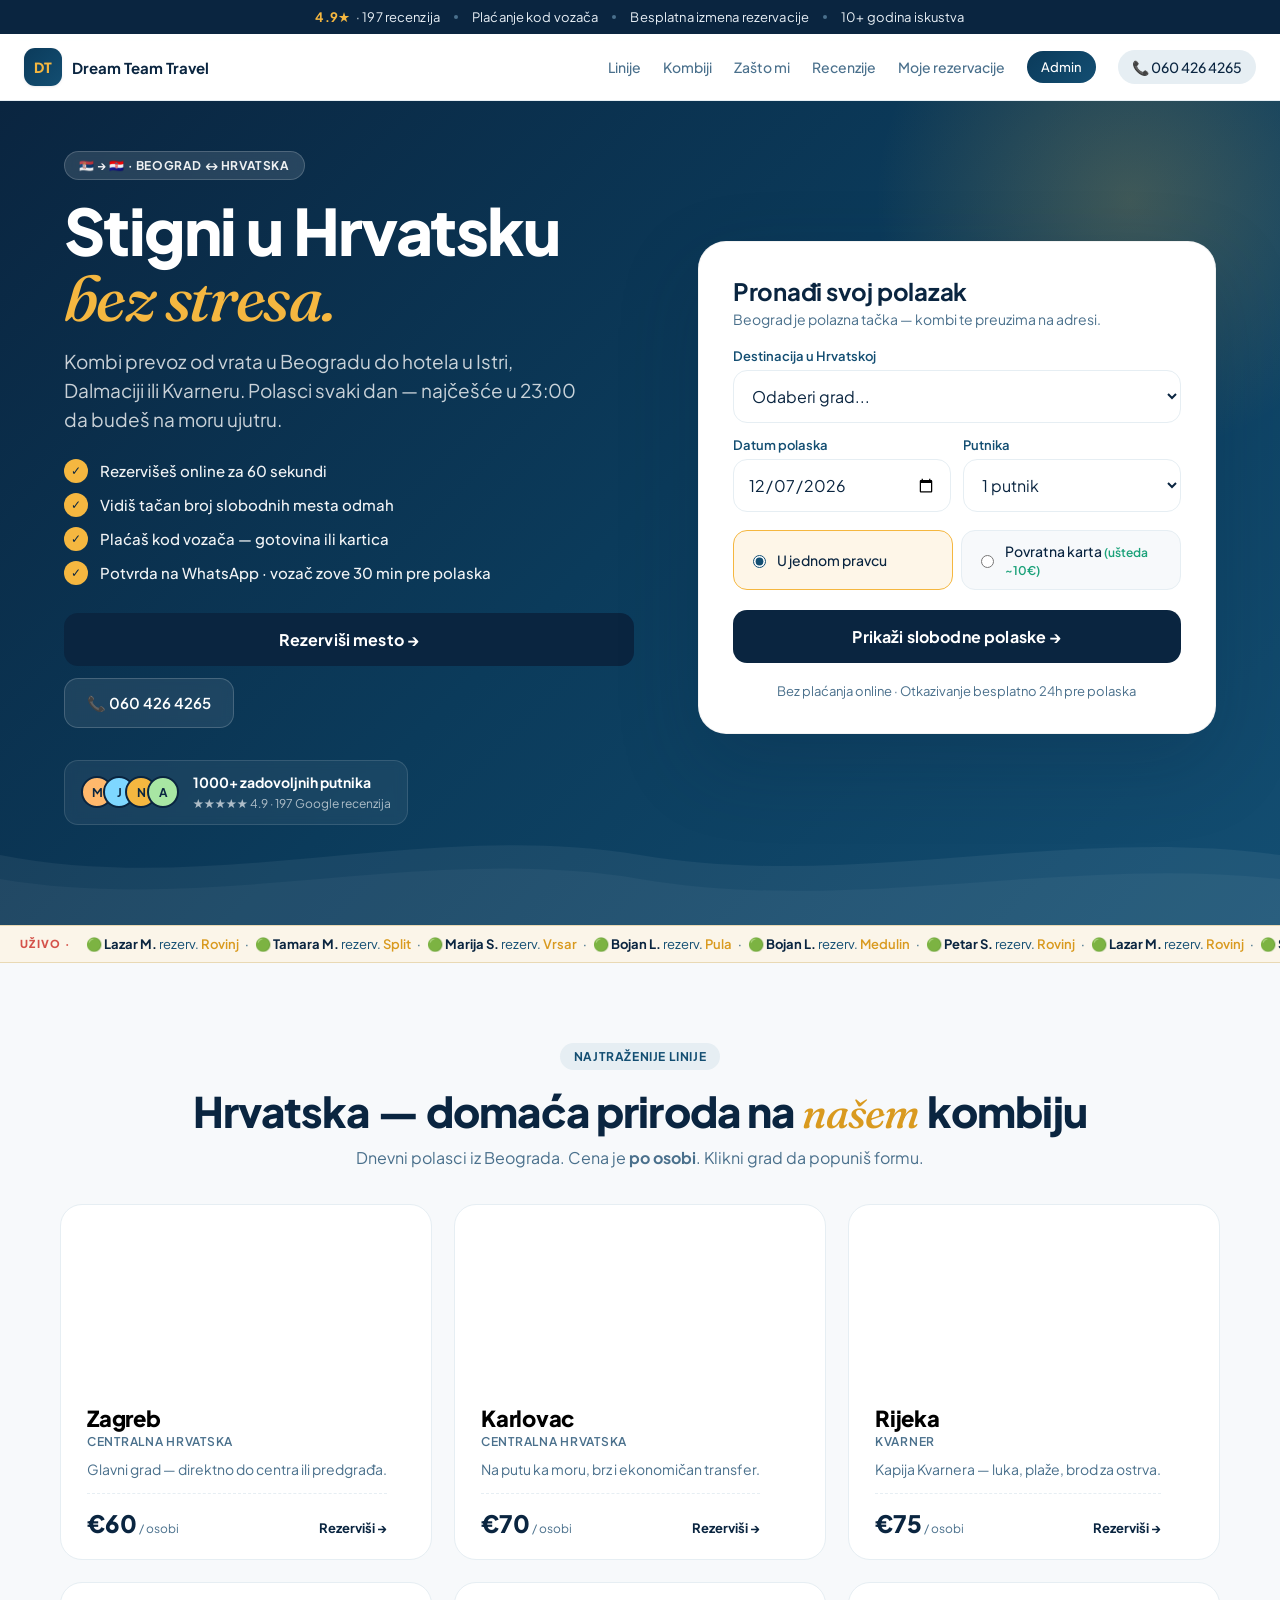
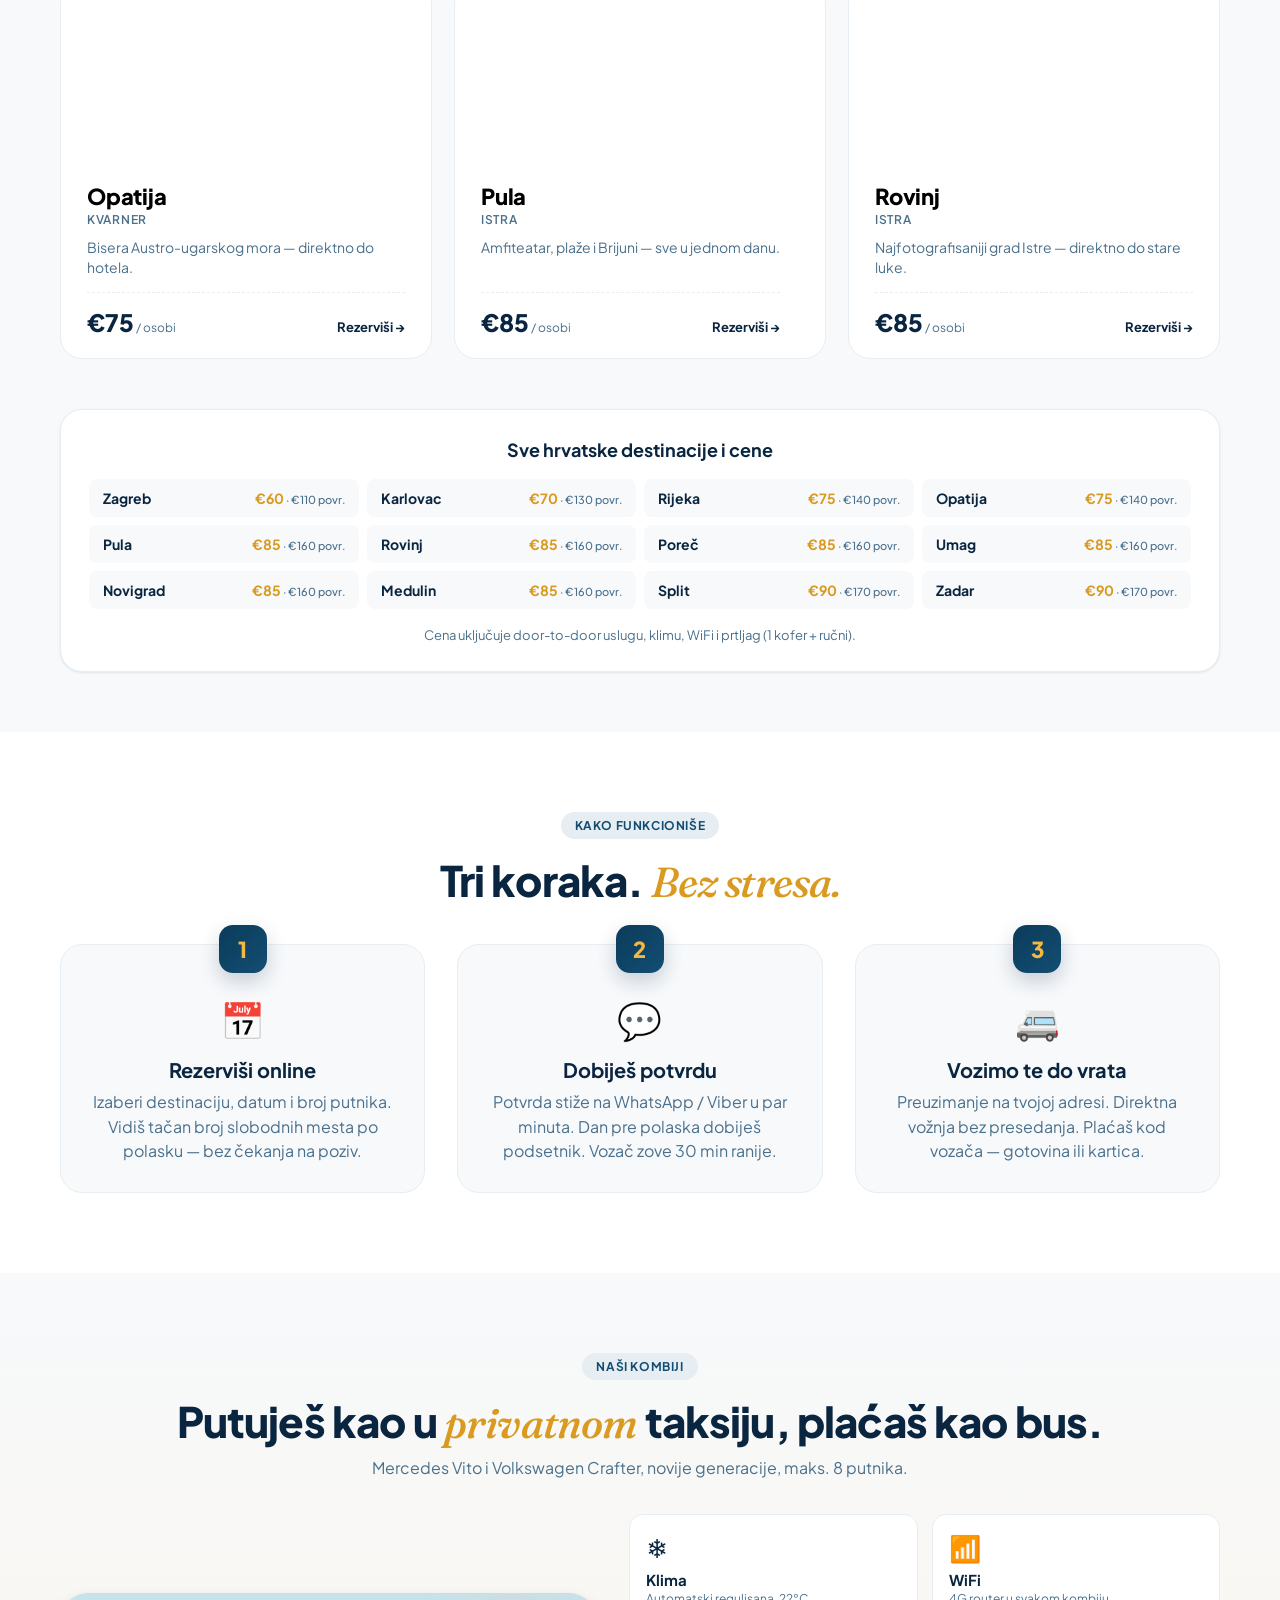
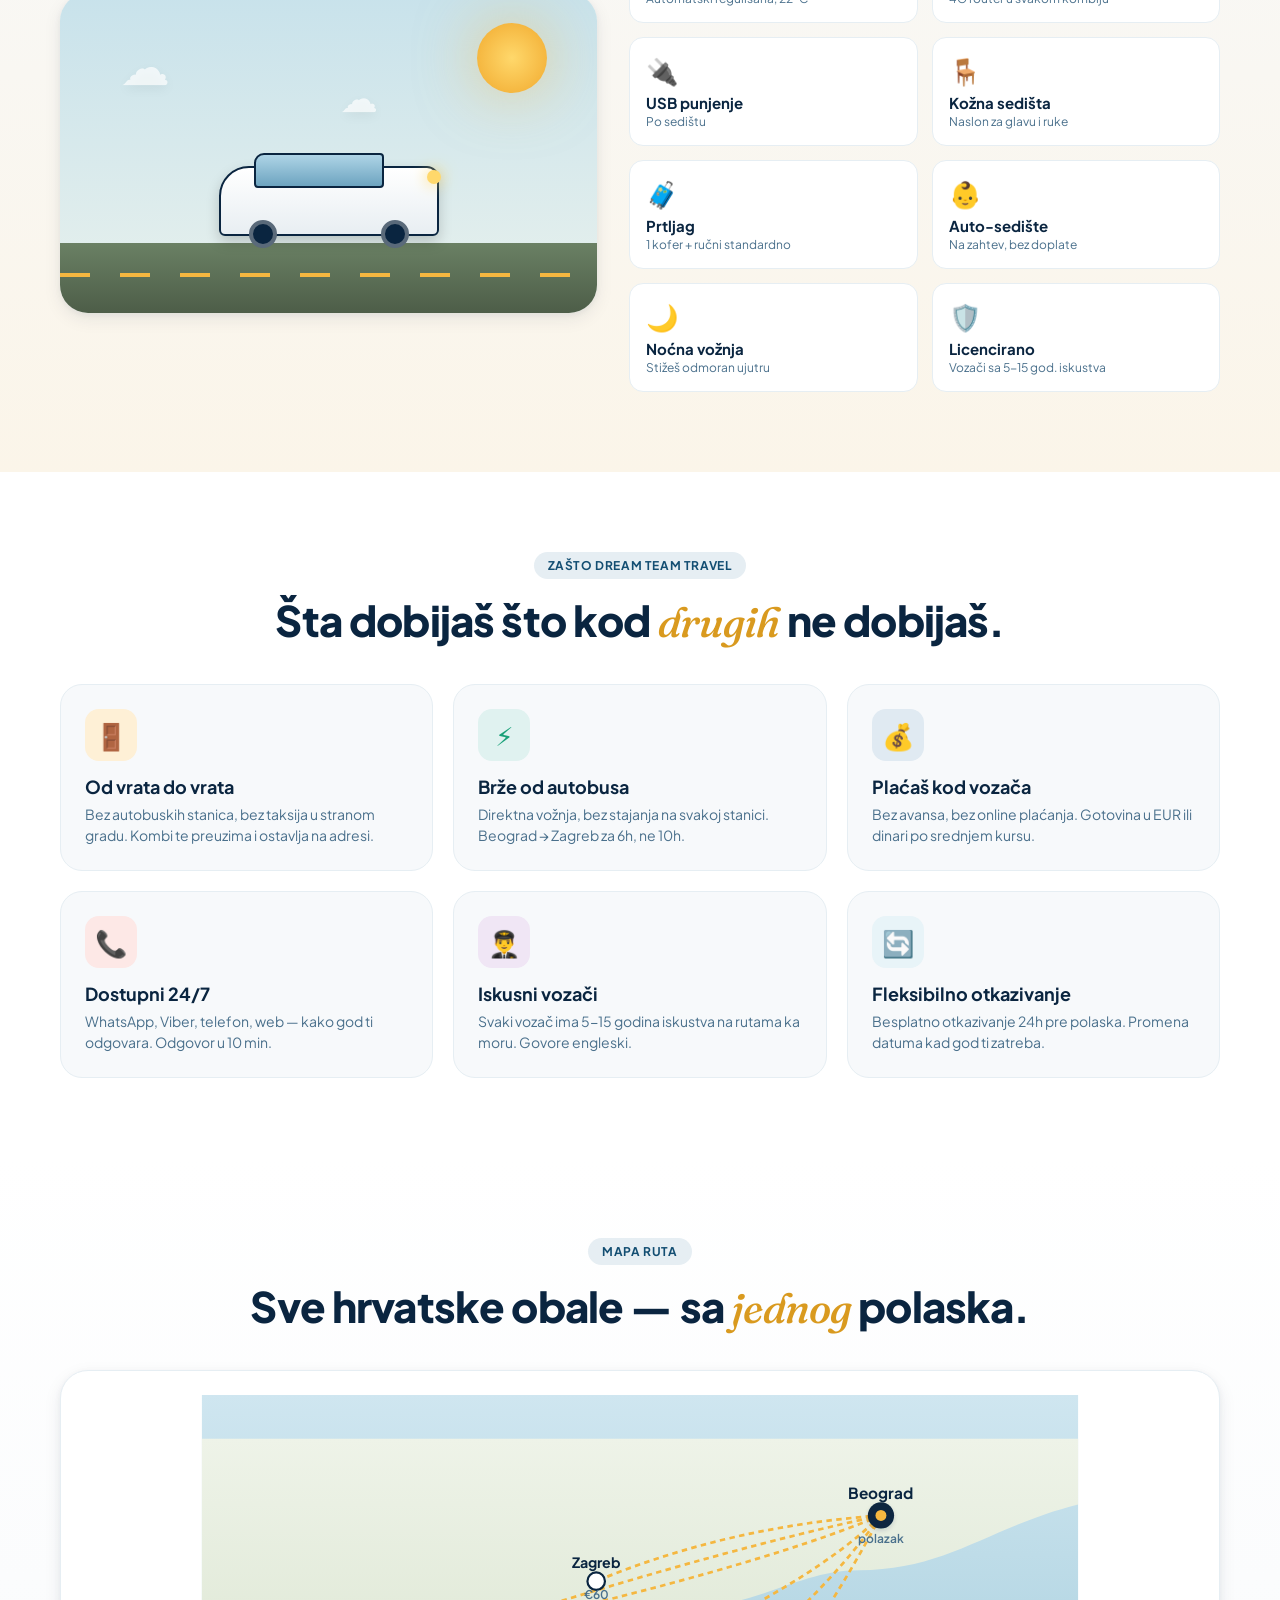
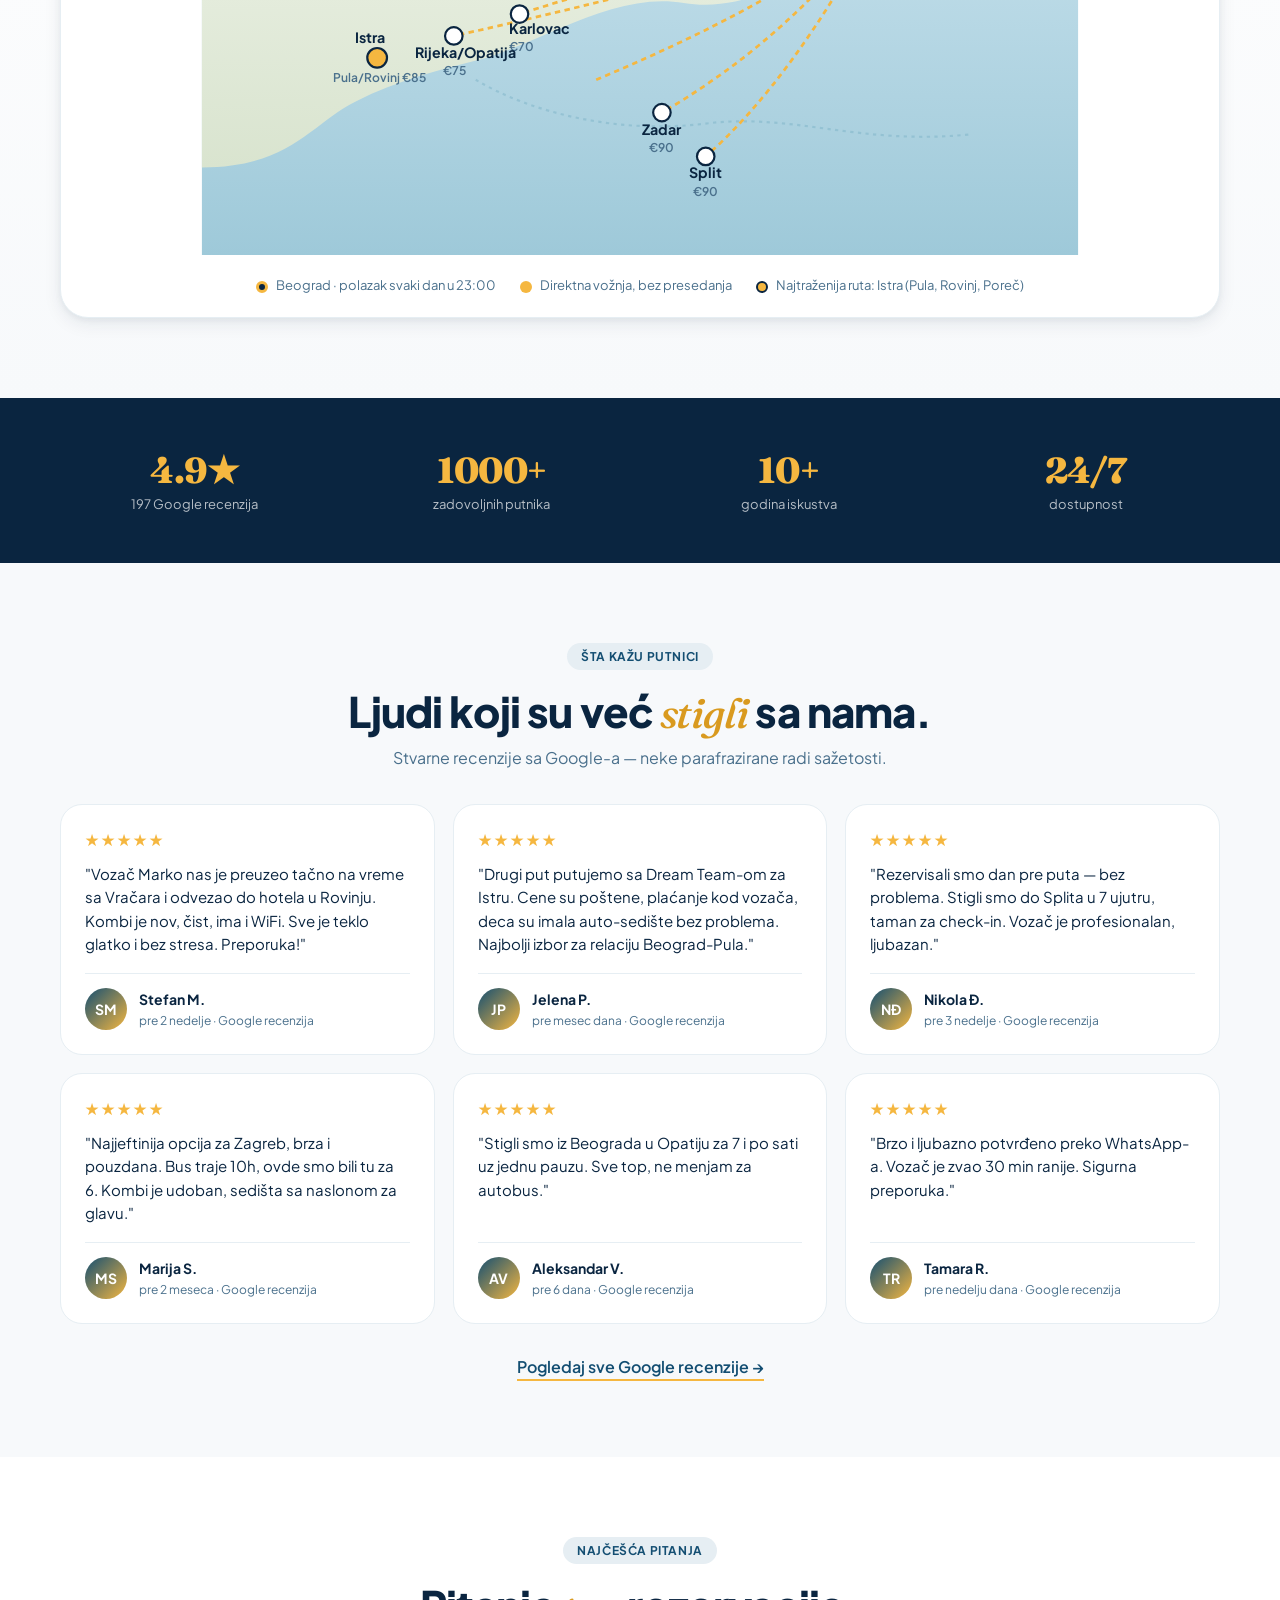
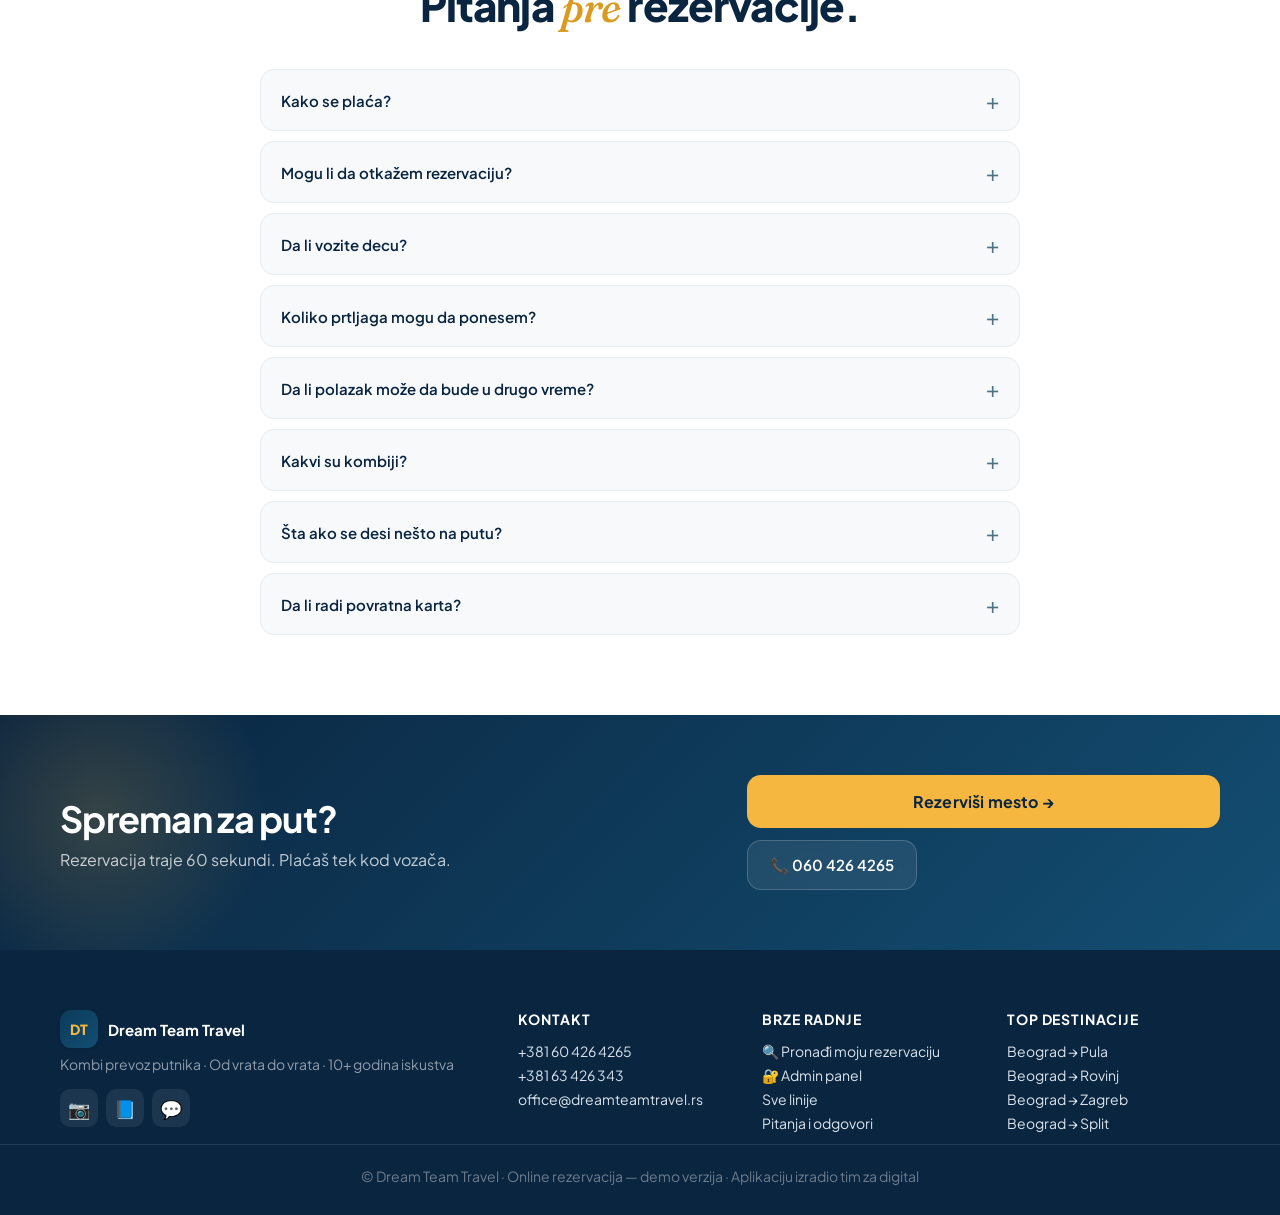
==== commit 713714f6: "Add Email + Telegram notification system (demo mode + worker stub) CUSTOMER SIDE: - Email field is n" ====
--- a/index.html
+++ b/index.html
@@ -182,16 +182,16 @@
           <input type="text" id="fullname" autocomplete="name" />
         </label>
 
-        <div class="grid-2">
-          <label class="field">
-            <span>Telefon</span>
-            <input type="tel" id="phone" placeholder="+381 ..." autocomplete="tel" />
-          </label>
-          <label class="field">
-            <span>Email <em>(opciono)</em></span>
-            <input type="email" id="email" autocomplete="email" />
-          </label>
-        </div>
+        <label class="field">
+          <span>Telefon</span>
+          <input type="tel" id="phone" placeholder="+381 ..." autocomplete="tel" />
+        </label>
+
+        <label class="field field-email">
+          <span>Email adresa <span class="req-dot" title="Obavezno">●</span></span>
+          <input type="email" id="email" placeholder="tvoja@email.com" autocomplete="email" required />
+          <small class="hint">📧 Šaljemo potvrdu rezervacije i podsetnik dan pre polaska.</small>
+        </label>
 
         <label class="field">
           <span>Napomena za vozača <em>(opciono)</em></span>
@@ -228,13 +228,58 @@
 
   <!-- Confirmation modal -->
   <div class="confirm-overlay" id="confirm-overlay" hidden>
-    <div class="confirm-modal">
+    <div class="confirm-modal confirm-modal-rich">
       <div class="confirm-icon">✓</div>
       <h2>Rezervacija primljena!</h2>
-      <p>Šaljemo ti detalje na WhatsApp u roku od par minuta. Vozač će te zvati 30 min pre polaska.</p>
+      <p id="confirm-greet">Vozač će te zvati 30 min pre polaska.</p>
+
       <div class="confirm-ref">
         Broj rezervacije:<br/><strong id="confirm-code">—</strong>
       </div>
+
+      <!-- Notification statuses -->
+      <div class="notif-statuses" id="notif-statuses">
+        <div class="notif-row" id="notif-email">
+          <span class="notif-ico">📧</span>
+          <div class="notif-info">
+            <strong>Email potvrda</strong>
+            <small id="notif-email-target">—</small>
+          </div>
+          <span class="notif-status pending">Šalje se...</span>
+        </div>
+        <div class="notif-row" id="notif-telegram">
+          <span class="notif-ico">📲</span>
+          <div class="notif-info">
+            <strong>Obaveštenje agenciji</strong>
+            <small>Telegram bot</small>
+          </div>
+          <span class="notif-status pending">Šalje se...</span>
+        </div>
+      </div>
+
+      <details class="notif-preview-toggle" id="notif-preview-toggle">
+        <summary>👁 Pogledaj sadržaj poruka</summary>
+        <div class="notif-preview-tabs">
+          <button type="button" class="npt-btn active" data-tab="email">📧 Email</button>
+          <button type="button" class="npt-btn" data-tab="telegram">📲 Telegram</button>
+        </div>
+        <div class="notif-preview-body" id="notif-preview-email">
+          <iframe id="notif-email-iframe" sandbox title="Email preview"></iframe>
+        </div>
+        <div class="notif-preview-body" id="notif-preview-telegram" hidden>
+          <div class="tg-frame">
+            <div class="tg-header">
+              <div class="tg-avatar">DT</div>
+              <div>
+                <strong>DTT Notify Bot</strong>
+                <small>bot · poslato sada</small>
+              </div>
+            </div>
+            <div class="tg-message" id="notif-telegram-body"></div>
+          </div>
+        </div>
+      </details>
+
       <a class="btn-whatsapp" id="whatsapp-link" target="_blank" rel="noopener">
         💬 Pošalji potvrdu na WhatsApp
       </a>
@@ -623,6 +668,7 @@
 
   <script src="js/data.js"></script>
   <script src="js/store.js"></script>
+  <script src="js/notify.js"></script>
   <script src="js/app.js"></script>
 </body>
 </html>
--- a/css/styles.css
+++ b/css/styles.css
@@ -1155,6 +1155,287 @@
 ::placeholder { color: var(--ink-300); }
 
 /* ============================================
+   NEW: Notifications (email + telegram)
+   ============================================ */
+
+/* Required dot on email field */
+.req-dot { color: var(--danger); margin-left: 4px; font-size: 10px; vertical-align: middle; }
+.field-email .hint { color: var(--ink-700); font-weight: 500; }
+.field input.invalid {
+  border-color: var(--danger);
+  box-shadow: 0 0 0 3px rgba(212,82,74,.12);
+}
+
+/* Loading spinner inside button */
+.btn-spinner {
+  display: inline-block;
+  width: 14px; height: 14px;
+  border: 2px solid rgba(255,255,255,.3);
+  border-top-color: #fff;
+  border-radius: 50%;
+  vertical-align: -2px;
+  margin-right: 8px;
+  animation: spin .7s linear infinite;
+}
+@keyframes spin { to { transform: rotate(360deg); } }
+.btn-primary.loading { cursor: wait; opacity: .9; }
+
+/* Confirmation modal — rich version */
+.confirm-modal-rich {
+  max-width: 460px;
+  text-align: left;
+}
+.confirm-modal-rich h2, .confirm-modal-rich > p,
+.confirm-modal-rich .confirm-icon, .confirm-modal-rich .confirm-ref {
+  text-align: center;
+}
+.confirm-modal-rich .confirm-icon, .confirm-modal-rich h2 {
+  display: block;
+}
+
+/* Notification status rows */
+.notif-statuses {
+  background: var(--bg);
+  border-radius: var(--r-md);
+  padding: 12px;
+  margin: 14px 0 10px;
+  display: grid; gap: 8px;
+}
+.notif-row {
+  display: grid;
+  grid-template-columns: 36px 1fr auto;
+  gap: 12px; align-items: center;
+  padding: 8px 10px;
+  background: var(--paper);
+  border-radius: 10px;
+  border: 1px solid var(--ink-100);
+}
+.notif-ico { font-size: 22px; }
+.notif-info strong { display: block; font-size: 14px; }
+.notif-info small {
+  color: var(--ink-500); font-size: 12px;
+  font-family: ui-monospace, monospace;
+  word-break: break-all;
+}
+.notif-status {
+  font-size: 12px; font-weight: 700;
+  padding: 4px 10px; border-radius: 999px;
+  white-space: nowrap;
+}
+.notif-status.pending {
+  background: rgba(74,159,184,.12); color: var(--sea);
+}
+.notif-status.pending::before {
+  content: ""; display: inline-block;
+  width: 8px; height: 8px;
+  border: 2px solid var(--sea);
+  border-top-color: transparent;
+  border-radius: 50%;
+  margin-right: 6px;
+  vertical-align: -1px;
+  animation: spin .7s linear infinite;
+}
+.notif-status.ok { background: rgba(26,161,121,.15); color: var(--success); }
+.notif-status.err { background: rgba(212,82,74,.12); color: var(--danger); }
+
+/* Preview toggle */
+.notif-preview-toggle {
+  background: var(--bg);
+  border: 1px solid var(--ink-100);
+  border-radius: var(--r-md);
+  padding: 12px 14px;
+  margin: 10px 0 18px;
+  font-size: 13px;
+}
+.notif-preview-toggle summary {
+  cursor: pointer;
+  font-weight: 600; color: var(--ink-700);
+  list-style: none;
+  display: flex; justify-content: space-between; align-items: center;
+}
+.notif-preview-toggle summary::-webkit-details-marker { display: none; }
+.notif-preview-toggle summary::after {
+  content: "▾"; color: var(--ink-300); transition: transform .2s;
+}
+.notif-preview-toggle[open] summary::after { transform: rotate(180deg); }
+
+.notif-preview-tabs {
+  display: flex; gap: 4px;
+  margin: 14px 0 12px;
+  border-bottom: 1px solid var(--ink-100);
+}
+.npt-btn {
+  background: none; border: 0;
+  padding: 8px 14px;
+  font-size: 13px; font-weight: 600;
+  color: var(--ink-500);
+  border-bottom: 2px solid transparent;
+  cursor: pointer; font-family: inherit;
+}
+.npt-btn.active {
+  color: var(--ink-900);
+  border-bottom-color: var(--accent);
+}
+
+.notif-preview-body {
+  background: var(--paper);
+  border-radius: var(--r-sm);
+  border: 1px solid var(--ink-100);
+  overflow: hidden;
+}
+.notif-preview-body iframe {
+  width: 100%; height: 380px;
+  border: 0; display: block;
+}
+
+/* Telegram preview frame */
+.tg-frame {
+  background: #e6ebee;
+  padding: 14px;
+  min-height: 200px;
+}
+.tg-header {
+  display: flex; align-items: center; gap: 10px;
+  background: #fff;
+  padding: 10px 12px;
+  border-radius: 10px;
+  margin-bottom: 12px;
+  box-shadow: 0 1px 2px rgba(0,0,0,.06);
+}
+.tg-avatar {
+  width: 38px; height: 38px;
+  background: linear-gradient(135deg, #2da5e3, #0088cc);
+  color: #fff;
+  border-radius: 50%;
+  display: grid; place-items: center;
+  font-weight: 800; font-size: 13px;
+}
+.tg-header strong { display: block; font-size: 14px; color: var(--ink-900); }
+.tg-header small { color: var(--ink-500); font-size: 11px; }
+.tg-message {
+  background: #fff;
+  padding: 14px 16px;
+  border-radius: 12px 12px 12px 4px;
+  box-shadow: 0 1px 2px rgba(0,0,0,.06);
+  font-size: 14px;
+  line-height: 1.5;
+  color: var(--ink-900);
+  max-width: 92%;
+  font-family: -apple-system, "Segoe UI", system-ui, sans-serif;
+}
+.tg-message strong { color: var(--ink-900); font-weight: 700; }
+.tg-message em { color: var(--ink-700); font-style: italic; }
+.tg-message code {
+  background: rgba(10,37,64,.06);
+  padding: 1px 6px; border-radius: 4px;
+  font-family: ui-monospace, "SF Mono", monospace;
+  font-size: 13px;
+}
+
+/* ============================================
+   ADMIN: Notifications tab
+   ============================================ */
+.notif-config-card {
+  background: var(--paper);
+  border-radius: var(--r-md);
+  border: 1px solid var(--ink-100);
+  padding: 20px;
+  margin-bottom: 20px;
+}
+.ncc-row {
+  display: grid;
+  grid-template-columns: 36px 1fr auto;
+  gap: 12px; align-items: center;
+  padding: 10px 0;
+  border-bottom: 1px solid var(--ink-100);
+}
+.ncc-row:last-of-type { border-bottom: 0; }
+.ncc-ico { font-size: 22px; }
+.ncc-info strong { display: block; font-size: 14px; }
+.ncc-info small { color: var(--ink-500); font-size: 12px; }
+.ncc-mode {
+  font-size: 10px; font-weight: 800;
+  background: rgba(245,183,64,.18);
+  color: var(--accent-d);
+  padding: 3px 10px; border-radius: 999px;
+  letter-spacing: .06em;
+}
+.ncc-note {
+  margin: 14px 0 0; padding: 12px 14px;
+  background: var(--bg);
+  border-radius: 10px;
+  font-size: 13px; line-height: 1.5;
+  color: var(--ink-500);
+}
+.ncc-note code {
+  background: var(--ink-100); padding: 1px 6px; border-radius: 4px;
+  font-family: ui-monospace, monospace; font-size: 12px;
+  color: var(--ink-900);
+}
+
+.notif-log { display: grid; gap: 12px; }
+.notif-log-item {
+  background: var(--paper);
+  border: 1px solid var(--ink-100);
+  border-radius: var(--r-md);
+  padding: 16px 18px;
+  transition: all .15s;
+}
+.notif-log-item:hover { box-shadow: var(--shadow-sm); }
+.nli-head {
+  display: flex; justify-content: space-between; align-items: flex-start;
+  gap: 12px; margin-bottom: 10px;
+}
+.nli-head strong { display: block; font-size: 15px; }
+.nli-head small { color: var(--ink-500); font-size: 12px; }
+.nli-time {
+  font-size: 12px; color: var(--ink-500);
+  white-space: nowrap;
+}
+.nli-chans {
+  display: flex; gap: 8px; flex-wrap: wrap;
+  margin-bottom: 10px;
+}
+.nli-chan {
+  display: inline-flex; align-items: center;
+  padding: 6px 12px;
+  border-radius: 999px;
+  font-size: 12px; font-weight: 600;
+  background: var(--bg);
+}
+.nli-chan.ok { background: rgba(26,161,121,.1); color: var(--success); }
+.nli-chan.err { background: rgba(212,82,74,.1); color: var(--danger); }
+.nli-view {
+  background: none; border: 0;
+  font-size: 13px; font-weight: 600;
+  color: var(--ink-700);
+  padding: 4px 0;
+  border-bottom: 2px solid var(--accent);
+  cursor: pointer; font-family: inherit;
+}
+.nli-view:hover { color: var(--ink-900); }
+
+/* Notif detail modal */
+.notif-detail-modal {
+  max-width: 720px;
+  width: 100%;
+  text-align: left;
+  max-height: 92vh;
+  overflow-y: auto;
+}
+.notif-detail-modal .notif-preview-body iframe { height: 480px; }
+.notif-detail-sub {
+  color: var(--ink-500); font-size: 13px;
+  margin-bottom: 8px;
+}
+.notif-detail-sub .status-pill { margin-left: 4px; }
+
+@media (max-width: 540px) {
+  .admin-actions { flex-wrap: wrap; }
+  #test-notif-btn { width: 100%; margin-bottom: 4px; }
+}
+
+/* ============================================
    ADMIN PANEL
    ============================================ */
 .admin-body { background: var(--bg); padding-bottom: 0; }
